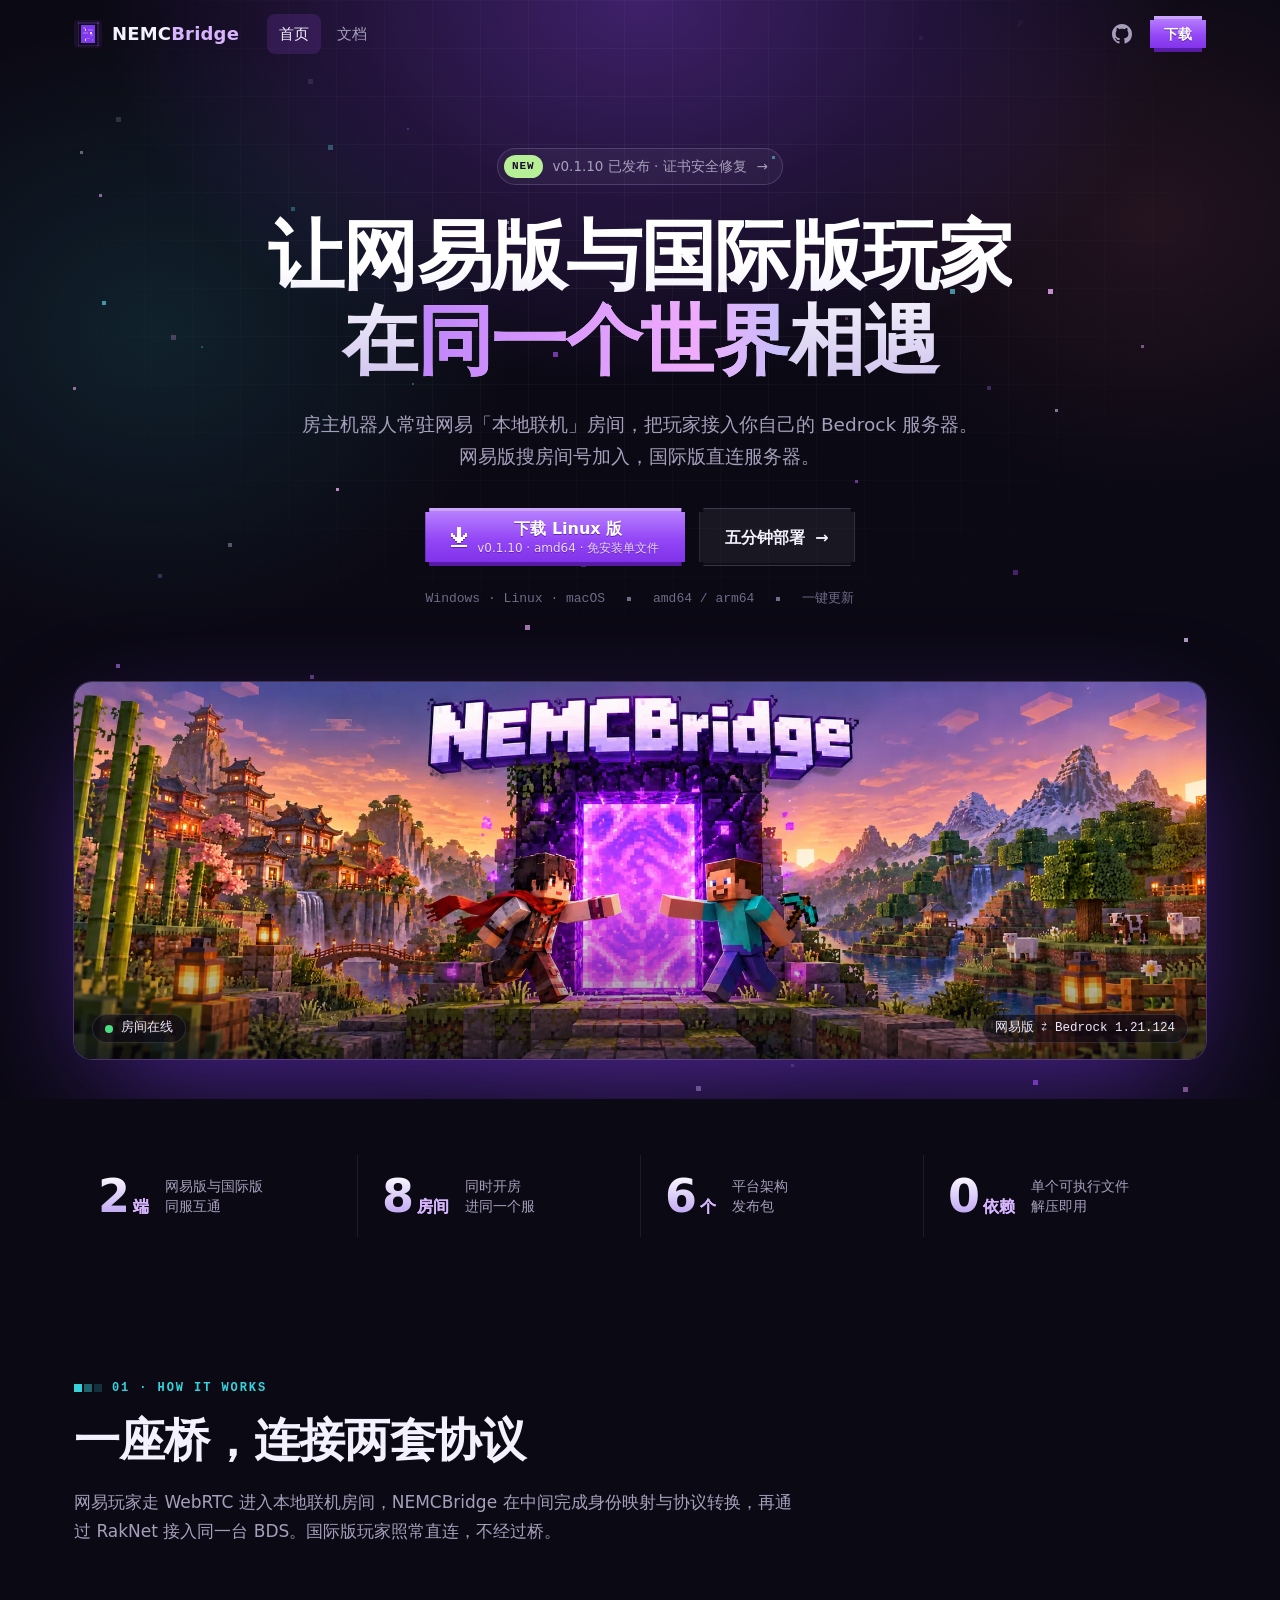
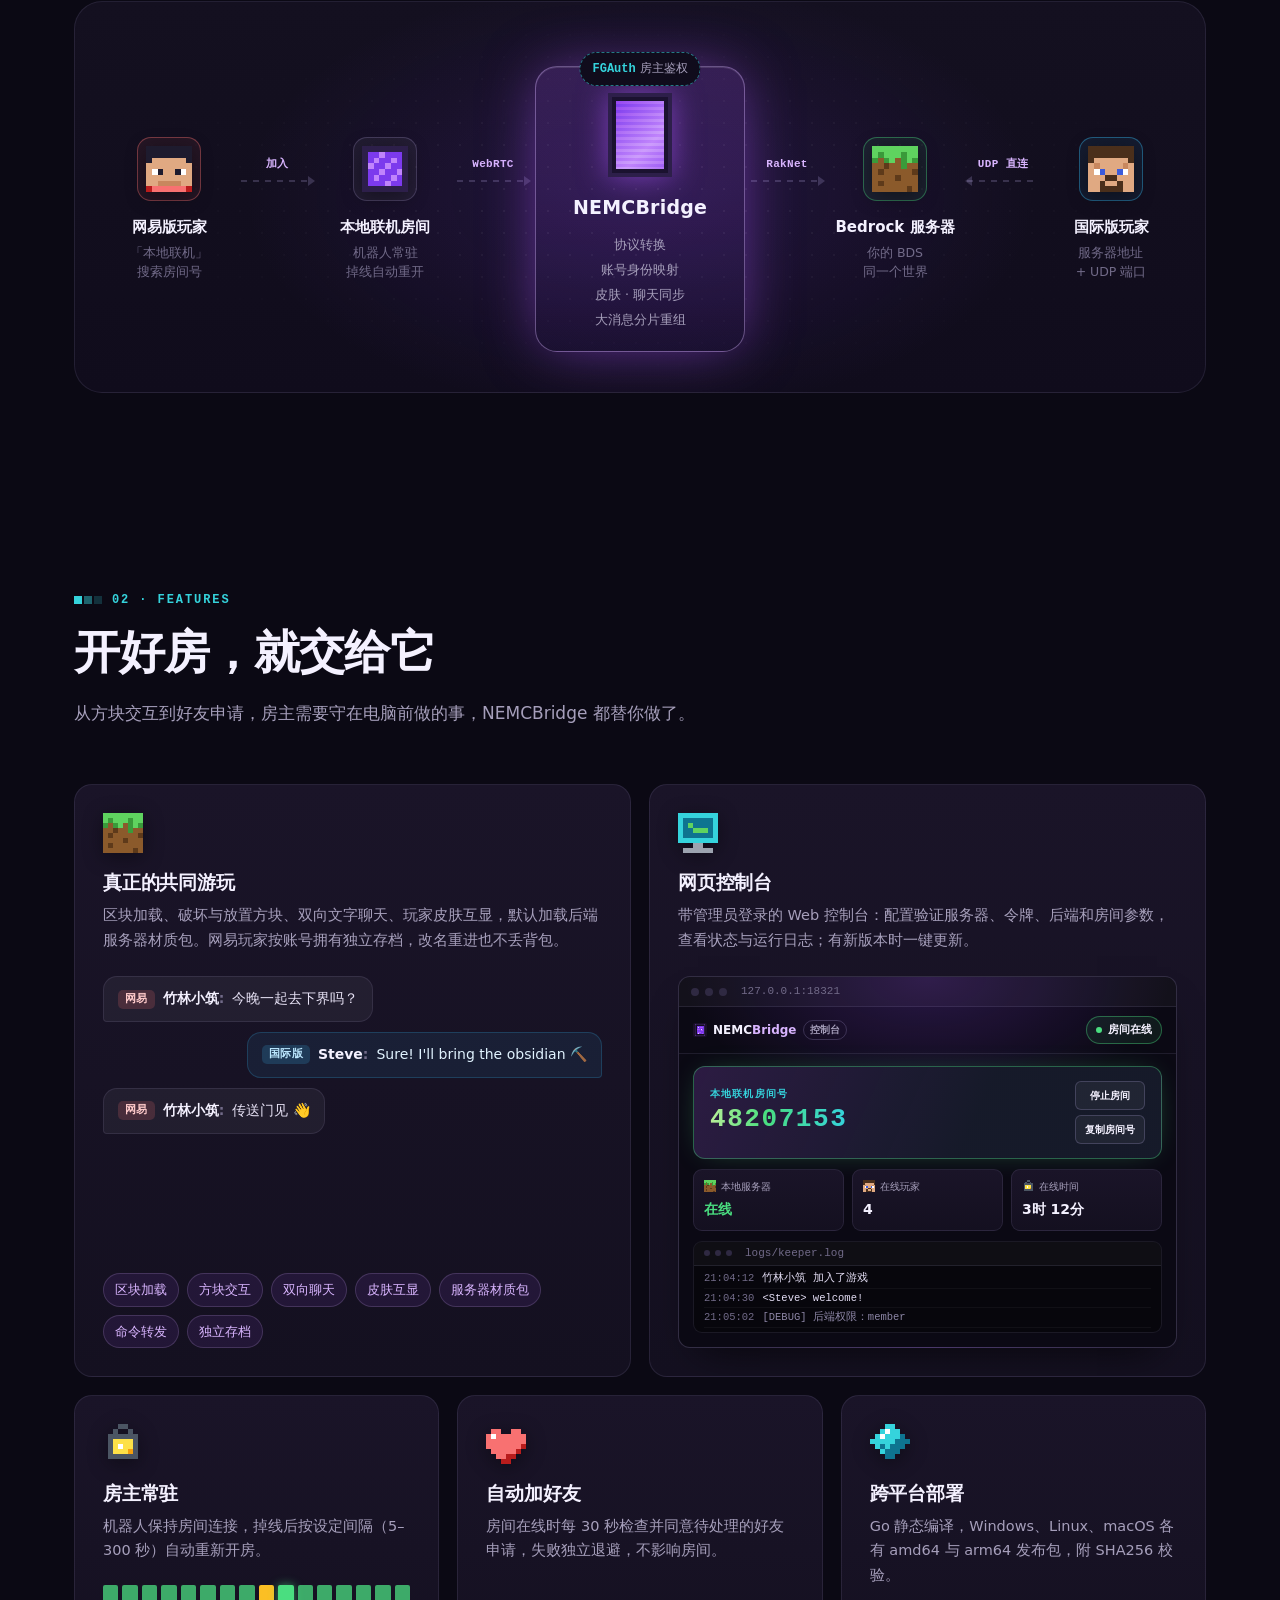
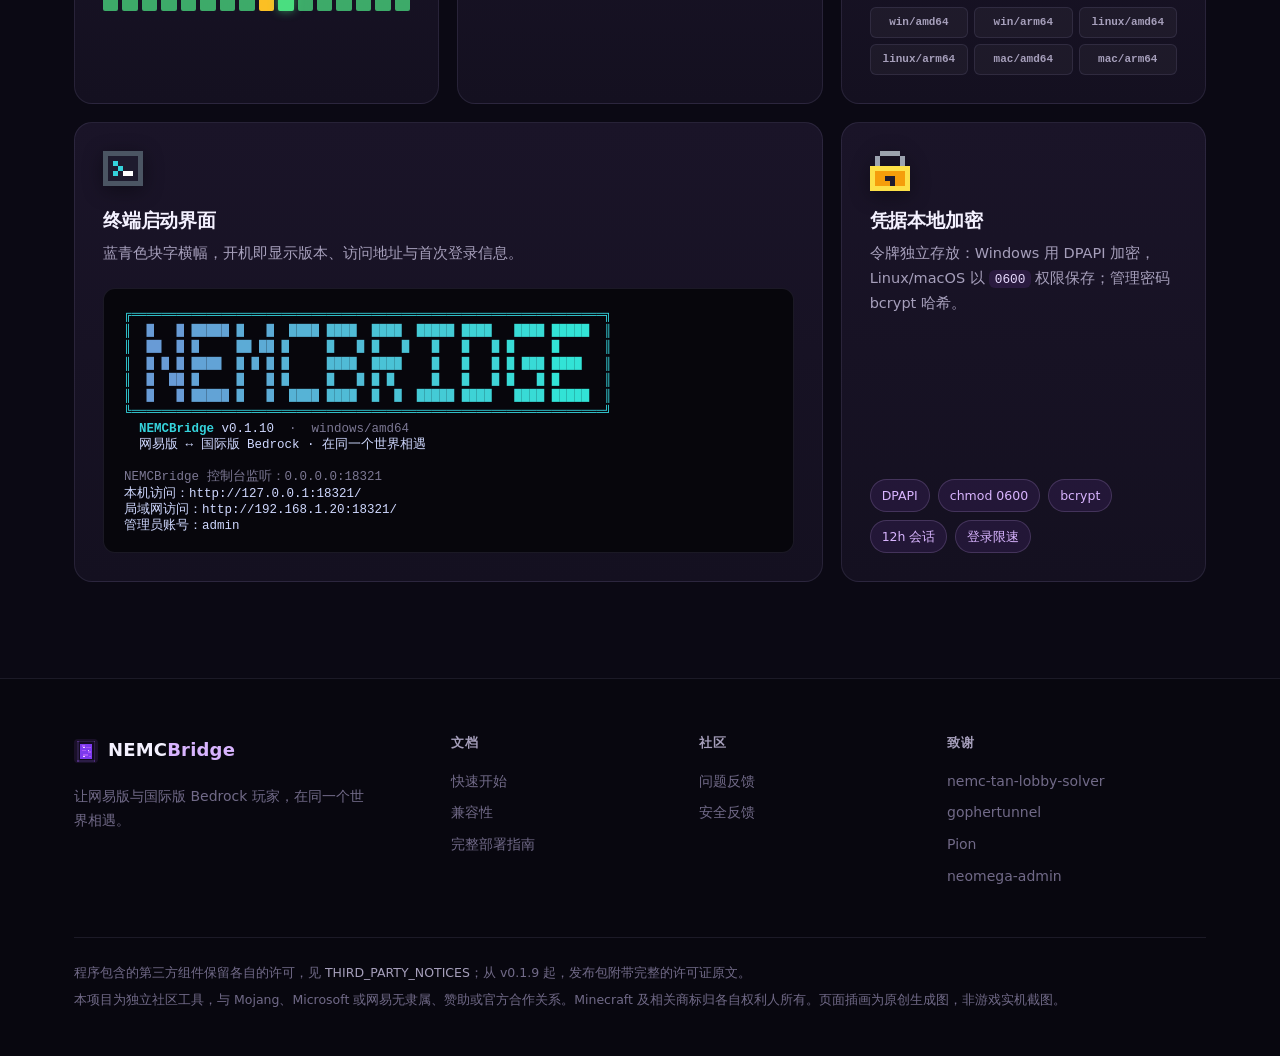
==== site/index.html @ 37dbdf73 "Fix website release version detection" ====
<!doctype html>
<html lang="zh-CN">
<head>
  <meta charset="utf-8">
  <meta name="viewport" content="width=device-width, initial-scale=1">
  <title>NEMCBridge · 让网易版与国际版玩家在同一个世界相遇</title>
  <meta name="description" content="NEMCBridge 让房主机器人常驻网易《我的世界》本地联机房间，把玩家接入你自己的 Bedrock 服务器，网易版与国际版玩家同服游玩。">
  <meta name="theme-color" content="#0b0914">
  <link rel="icon" href="assets/favicon.svg" type="image/svg+xml">
  <meta property="og:type" content="website">
  <meta property="og:title" content="NEMCBridge">
  <meta property="og:description" content="让网易版与国际版 Bedrock 玩家，在同一个世界相遇。">
  <meta property="og:image" content="https://ucketx.github.io/NEMCBridge/assets/og.jpg">
  <meta property="og:url" content="https://ucketx.github.io/NEMCBridge/">
  <meta name="twitter:card" content="summary_large_image">
  <link rel="preload" as="image" href="assets/banner.webp" type="image/webp">
  <link rel="stylesheet" href="style.css">
  <script>document.documentElement.classList.add("js")</script>
  <script src="main.js" defer></script>
</head>
<body>
  <a class="skip" href="#main">跳到正文</a>

  <header class="nav" id="top">
    <div class="nav-inner">
      <a class="brand" href="index.html" aria-label="NEMCBridge 首页">
        <img src="assets/favicon.svg" alt="" width="28" height="28">
        <span>NEMC<b>Bridge</b></span>
      </a>
      <nav class="nav-links" id="nav-links" aria-label="主导航">
        <a href="index.html" aria-current="page">首页</a>
        <a href="docs.html">文档</a>
      </nav>
      <div class="nav-actions">
        <a class="icon-link" href="https://github.com/UCKETX/NEMCBridge" aria-label="GitHub 仓库" target="_blank" rel="noopener">
          <svg viewBox="0 0 16 16" width="20" height="20" aria-hidden="true"><path fill="currentColor" d="M8 0C3.58 0 0 3.58 0 8c0 3.54 2.29 6.53 5.47 7.59.4.07.55-.17.55-.38 0-.19-.01-.82-.01-1.49-2.01.37-2.53-.49-2.69-.94-.09-.23-.48-.94-.82-1.13-.28-.15-.68-.52-.01-.53.63-.01 1.08.58 1.23.82.72 1.21 1.87.87 2.33.66.07-.52.28-.87.51-1.07-1.78-.2-3.64-.89-3.64-3.95 0-.87.31-1.59.82-2.15-.08-.2-.36-1.02.08-2.12 0 0 .67-.21 2.2.82.64-.18 1.32-.27 2-.27.68 0 1.36.09 2 .27 1.53-1.04 2.2-.82 2.2-.82.44 1.1.16 1.92.08 2.12.51.56.82 1.27.82 2.15 0 3.07-1.87 3.75-3.65 3.95.29.25.54.73.54 1.48 0 1.07-.01 1.93-.01 2.2 0 .21.15.46.55.38A8.013 8.013 0 0016 8c0-4.42-3.58-8-8-8z"/></svg>
          <span class="stars" data-stars hidden></span>
        </a>
        <a class="btn btn-sm btn-primary" href="docs.html#download">下载</a>
      </div>
    </div>
  </header>

  <main id="main">
    <section class="hero">
      <canvas class="embers" aria-hidden="true"></canvas>
      <div class="hero-sky" aria-hidden="true"></div>
      <div class="wrap hero-inner">
        <a class="release-pill" href="https://github.com/UCKETX/NEMCBridge/releases/latest" target="_blank" rel="noopener" data-reveal>
          <span class="pill-tag">NEW</span>
          <span data-release-label>v0.1.10 已发布 · 证书安全修复</span>
          <span aria-hidden="true">→</span>
        </a>
        <h1 data-reveal>
          让网易版与国际版玩家<br>
          在<span class="portal-text">同一个世界</span>相遇
        </h1>
        <p class="lead" data-reveal>
          房主机器人常驻网易「本地联机」房间，把玩家接入你自己的 Bedrock 服务器。<br>
          网易版搜房间号加入，国际版直连服务器。
        </p>
        <div class="hero-cta" data-reveal>
          <a class="btn btn-primary btn-lg" href="docs.html#download" data-os-download>
            <svg class="btn-icon" viewBox="0 0 8 10" width="16" height="20" shape-rendering="crispEdges" aria-hidden="true"><path fill="currentColor" d="M3 0h2v8H3zM0 3h1v2H0zm1 1h1v2H1zm1 1h1v2H2zm5-2h1v2H7zM6 4h1v2H6zM5 5h1v2H5zM0 9h8v1H0z"/></svg>
            <span><span data-os-label>下载最新版</span><small data-version-label>v0.1.10 · 免安装单文件</small></span>
          </a>
          <a class="btn btn-ghost btn-lg" href="docs.html#start">
            <span>五分钟部署</span><span aria-hidden="true">→</span>
          </a>
        </div>
        <ul class="hero-meta" data-reveal>
          <li>Windows · Linux · macOS</li>
          <li>amd64 / arm64</li>
          <li>一键更新</li>
        </ul>

        <figure class="showcase" data-reveal data-tilt>
          <div class="showcase-glow" aria-hidden="true"></div>
          <picture>
            <source srcset="assets/banner.webp" type="image/webp">
            <img src="assets/banner-1200.jpg" width="2000" height="667" alt="插画：紫色下界传送门连接两片方块世界，左侧是竹林与中式楼阁，右侧是草地与山脉，两名方块玩家隔门相迎">
          </picture>
          <figcaption>
            <span><i class="dot dot-green"></i>房间在线</span>
            <span>网易版 ⇄ Bedrock 1.21.124</span>
          </figcaption>
        </figure>
      </div>
    </section>

    <section class="stats wrap" aria-label="项目概览">
      <div class="stat" data-reveal><strong><span data-count="2">2</span><em>端</em></strong><span>网易版与国际版<br>同服互通</span></div>
      <div class="stat" data-reveal><strong><span data-count="8">8</span><em>房间</em></strong><span>同时开房<br>进同一个服</span></div>
      <div class="stat" data-reveal><strong><span data-count="6">6</span><em>个</em></strong><span>平台架构<br>发布包</span></div>
      <div class="stat" data-reveal><strong><span data-count="0">0</span><em>依赖</em></strong><span>单个可执行文件<br>解压即用</span></div>
    </section>

    <section class="section" id="how">
      <div class="wrap">
        <div class="section-head" data-reveal>
          <span class="kicker">01 · HOW IT WORKS</span>
          <h2>一座桥，连接两套协议</h2>
          <p>网易玩家走 WebRTC 进入本地联机房间，NEMCBridge 在中间完成身份映射与协议转换，再通过 RakNet 接入同一台 BDS。国际版玩家照常直连，不经过桥。</p>
        </div>

        <div class="flow" data-reveal>
          <div class="node node-ne">
            <i class="px-icon" data-icon="player-a"></i>
            <b>网易版玩家</b><small>「本地联机」<br>搜索房间号</small>
          </div>
          <div class="link" data-proto="加入"><i></i><i></i><i></i></div>
          <div class="node">
            <i class="px-icon" data-icon="room"></i>
            <b>本地联机房间</b><small>机器人常驻<br>掉线自动重开</small>
          </div>
          <div class="link" data-proto="WebRTC"><i></i><i></i><i></i></div>
          <div class="core">
            <div class="auth-tag"><b>FGAuth</b> 房主鉴权</div>
            <div class="core-portal" aria-hidden="true"><span></span></div>
            <b>NEMCBridge</b>
            <ul>
              <li>协议转换</li>
              <li>账号身份映射</li>
              <li>皮肤 · 聊天同步</li>
              <li>大消息分片重组</li>
            </ul>
          </div>
          <div class="link" data-proto="RakNet"><i></i><i></i><i></i></div>
          <div class="node node-bds">
            <i class="px-icon" data-icon="grass"></i>
            <b>Bedrock 服务器</b><small>你的 BDS<br>同一个世界</small>
          </div>
          <div class="link link-rev" data-proto="UDP 直连"><i></i><i></i><i></i></div>
          <div class="node node-intl">
            <i class="px-icon" data-icon="player-b"></i>
            <b>国际版玩家</b><small>服务器地址<br>+ UDP 端口</small>
          </div>
        </div>
      </div>
    </section>

    <section class="section" id="features">
      <div class="wrap">
        <div class="section-head" data-reveal>
          <span class="kicker">02 · FEATURES</span>
          <h2>开好房，就交给它</h2>
          <p>从方块交互到好友申请，房主需要守在电脑前做的事，NEMCBridge 都替你做了。</p>
        </div>

        <div class="bento">
          <article class="card card-play" data-reveal>
            <i class="px-icon" data-icon="grass"></i>
            <h3>真正的共同游玩</h3>
            <p>区块加载、破坏与放置方块、双向文字聊天、玩家皮肤互显，默认加载后端服务器材质包。网易玩家按账号拥有独立存档，改名重进也不丢背包。</p>
            <div class="chat" aria-label="聊天示例">
              <div class="msg msg-l"><span class="tag tag-ne">网易</span><b>竹林小筑</b>今晚一起去下界吗？</div>
              <div class="msg msg-r"><span class="tag tag-intl">国际版</span><b>Steve</b>Sure! I'll bring the obsidian ⛏️</div>
              <div class="msg msg-l"><span class="tag tag-ne">网易</span><b>竹林小筑</b>传送门见 👋</div>
            </div>
            <ul class="chips">
              <li>区块加载</li><li>方块交互</li><li>双向聊天</li><li>皮肤互显</li><li>服务器材质包</li><li>命令转发</li><li>独立存档</li>
            </ul>
          </article>

          <article class="card card-console" data-reveal>
            <i class="px-icon" data-icon="monitor"></i>
            <h3>网页控制台</h3>
            <p>带管理员登录的 Web 控制台：配置验证服务器、令牌、后端和房间参数，查看状态与运行日志；有新版本时一键更新。</p>
            <div class="mock-console" aria-hidden="true">
              <div class="mc-bar"><i></i><i></i><i></i><span>127.0.0.1:18321</span></div>
              <div class="mc-top">
                <span class="mc-brand"><img src="assets/favicon.svg" alt="" width="14" height="14"><span>NEMC<b>Bridge</b></span><small>控制台</small></span>
                <span class="mc-pill"><i></i>房间在线</span>
              </div>
              <div class="mc-body">
                <div class="mc-hero">
                  <div>
                    <small>本地联机房间号</small>
                    <strong class="mc-room" data-room>48207153</strong>
                  </div>
                  <div class="mc-actions"><span>停止房间</span><span>复制房间号</span></div>
                </div>
                <div class="mc-stats">
                  <div><small><i class="px-icon" data-icon="grass"></i>本地服务器</small><b class="mc-ok">在线</b></div>
                  <div><small><i class="px-icon" data-icon="player-b"></i>在线玩家</small><b data-players>4</b></div>
                  <div><small><i class="px-icon" data-icon="lantern"></i>在线时间</small><b data-uptime>3时 12分</b></div>
                </div>
                <div class="mc-log">
                  <div class="mc-log-bar"><i></i><i></i><i></i><span>logs/keeper.log</span></div>
                  <div class="mc-log-body" data-log>
                    <p><time>21:04:12</time>竹林小筑 加入了游戏</p>
                    <p><time>21:04:30</time>&lt;Steve&gt; welcome!</p>
                    <p class="is-debug"><time>21:05:02</time>[DEBUG] 后端权限：member</p>
                  </div>
                </div>
              </div>
            </div>
          </article>

          <article class="card" data-reveal>
            <i class="px-icon" data-icon="lantern"></i>
            <h3>房主常驻</h3>
            <p>机器人保持房间连接，掉线后按设定间隔（5–300 秒）自动重新开房。</p>
            <div class="uptime-bar" aria-hidden="true"><i></i><i></i><i></i><i></i><i></i><i></i><i></i><i></i><i class="warn"></i><i class="ok"></i><i></i><i></i><i></i><i></i><i></i><i></i></div>
          </article>

          <article class="card" data-reveal>
            <i class="px-icon" data-icon="friends"></i>
            <h3>自动加好友</h3>
            <p>房间在线时每 30 秒检查并同意待处理的好友申请，失败独立退避，不影响房间。</p>
          </article>

          <article class="card card-term" data-reveal>
            <i class="px-icon" data-icon="terminal"></i>
            <h3>终端启动界面</h3>
            <p>蓝青色块字横幅，开机即显示版本、访问地址与首次登录信息。</p>
            <pre class="term" aria-label="终端启动横幅示例" data-term></pre>
          </article>

          <article class="card" data-reveal>
            <i class="px-icon" data-icon="diamond"></i>
            <h3>跨平台部署</h3>
            <p>Go 静态编译，Windows、Linux、macOS 各有 amd64 与 arm64 发布包，附 SHA256 校验。</p>
            <div class="os-grid" aria-hidden="true">
              <span>win/amd64</span><span>win/arm64</span><span>linux/amd64</span><span>linux/arm64</span><span>mac/amd64</span><span>mac/arm64</span>
            </div>
          </article>

          <article class="card" data-reveal>
            <i class="px-icon" data-icon="lock"></i>
            <h3>凭据本地加密</h3>
            <p>令牌独立存放：Windows 用 DPAPI 加密，Linux/macOS 以 <code>0600</code> 权限保存；管理密码 bcrypt 哈希。</p>
            <ul class="chips">
              <li>DPAPI</li><li>chmod 0600</li><li>bcrypt</li><li>12h 会话</li><li>登录限速</li>
            </ul>
          </article>
        </div>
      </div>
    </section>
  </main>

  <footer class="footer">
    <div class="wrap footer-grid">
      <div>
        <a class="brand" href="index.html"><img src="assets/favicon.svg" alt="" width="24" height="24"><span>NEMC<b>Bridge</b></span></a>
        <p>让网易版与国际版 Bedrock 玩家，在同一个世界相遇。</p>
      </div>
      <div>
        <h4>文档</h4>
        <a href="docs.html#start">快速开始</a>
        <a href="docs.html#compat">兼容性</a>
        <a href="https://github.com/UCKETX/NEMCBridge/blob/main/docs/setup.md" target="_blank" rel="noopener">完整部署指南</a>
      </div>
      <div>
        <h4>社区</h4>
        <a href="https://github.com/UCKETX/NEMCBridge/issues" target="_blank" rel="noopener">问题反馈</a>
        <a href="https://github.com/UCKETX/NEMCBridge/blob/main/SECURITY.md" target="_blank" rel="noopener">安全反馈</a>
      </div>
      <div>
        <h4>致谢</h4>
        <a href="https://github.com/Happy2018new/nemc-tan-lobby-solver" target="_blank" rel="noopener">nemc-tan-lobby-solver</a>
        <a href="https://github.com/Sandertv/gophertunnel" target="_blank" rel="noopener">gophertunnel</a>
        <a href="https://github.com/pion" target="_blank" rel="noopener">Pion</a>
        <a href="https://github.com/UCKETX/neomega-admin" target="_blank" rel="noopener">neomega-admin</a>
      </div>
    </div>
    <div class="wrap footer-legal">
      <p>程序包含的第三方组件保留各自的许可，见 <a href="https://github.com/UCKETX/NEMCBridge/blob/main/THIRD_PARTY_NOTICES.md" target="_blank" rel="noopener">THIRD_PARTY_NOTICES</a>；从 v0.1.9 起，发布包附带完整的许可证原文。</p>
      <p>本项目为独立社区工具，与 Mojang、Microsoft 或网易无隶属、赞助或官方合作关系。Minecraft 及相关商标归各自权利人所有。页面插画为原创生成图，非游戏实机截图。</p>
    </div>
  </footer>
  <!-- Cloudflare Web Analytics -->
  <script type="module" src="https://static.cloudflareinsights.com/beacon.min.js" data-cf-beacon='{"token":"c448916764b348529068040b1efa515a"}'></script>
  <!-- End Cloudflare Web Analytics -->
</body>
</html>
---- site/style.css ----
/* NEMCBridge site — dark "nether night" theme with pixel accents. No external fonts or CDNs. */
:root {
  color-scheme: dark;
  --bg: #0b0914;
  --bg-2: #100c1c;
  --card: #141020;
  --card-2: #1a1428;
  --line: rgba(205, 190, 255, 0.1);
  --line-2: rgba(205, 190, 255, 0.2);
  --text: #f4f1ff;
  --muted: #a69fbb;
  --dim: #716a88;
  --purple: #a855f7;
  --purple-d: #7c3aed;
  --purple-l: #d8b4fe;
  --cyan: #35d3dc;
  --green: #b7ef97;
  --green-2: #4ade80;
  --amber: #fbbf24;
  --rose: #fb7185;
  --ne: #f87171;
  --intl: #38bdf8;
  --radius: 18px;
  --wrap: 1180px;
  --sans: "HarmonyOS Sans SC", "MiSans", "PingFang SC", "Hiragino Sans GB", "Microsoft YaHei UI", "Microsoft YaHei", "Noto Sans SC", "Source Han Sans SC", system-ui, -apple-system, "Segoe UI", sans-serif;
  --mono: "JetBrains Mono", "Cascadia Code", "SF Mono", Menlo, Consolas, "Liberation Mono", monospace;
  --notch: polygon(0 4px, 4px 4px, 4px 0, calc(100% - 4px) 0, calc(100% - 4px) 4px, 100% 4px, 100% calc(100% - 4px), calc(100% - 4px) calc(100% - 4px), calc(100% - 4px) 100%, 4px 100%, 4px calc(100% - 4px), 0 calc(100% - 4px));
}

*, *::before, *::after { box-sizing: border-box; }
html { scroll-behavior: smooth; scroll-padding-top: 84px; -webkit-text-size-adjust: 100%; }
body {
  margin: 0;
  background: var(--bg);
  color: var(--text);
  font: 16px/1.7 var(--sans);
  -webkit-font-smoothing: antialiased;
  overflow-x: hidden;
}
img, svg, canvas { display: block; max-width: 100%; }
a { color: inherit; }
p a, .more a, .step a { color: var(--purple-l); text-decoration: none; border-bottom: 1px solid rgba(216, 180, 254, 0.35); transition: border-color .2s, color .2s; }
p a:hover, .more a:hover, .step a:hover { color: #fff; border-color: #fff; }
code { font-family: var(--mono); font-size: .88em; background: rgba(168, 85, 247, 0.12); color: #e9dcff; padding: .12em .42em; border-radius: 6px; overflow-wrap: anywhere; }
h1, h2, h3, h4 { margin: 0; line-height: 1.25; letter-spacing: -.01em; }
::selection { background: rgba(168, 85, 247, .45); color: #fff; }

.wrap { width: 100%; max-width: var(--wrap); margin: 0 auto; padding: 0 24px; }
.skip { position: absolute; left: -999px; top: 8px; z-index: 100; background: var(--purple); color: #fff; padding: 8px 14px; border-radius: 8px; }
.skip:focus { left: 8px; }
:focus-visible { outline: 2px solid var(--purple-l); outline-offset: 3px; }

/* ---------- Buttons ---------- */
.btn {
  --h: 44px;
  display: inline-flex; align-items: center; justify-content: center; gap: 10px;
  min-height: var(--h); padding: 0 20px;
  font: 600 15px/1.2 var(--sans); text-decoration: none; color: var(--text);
  border: 0; cursor: pointer; clip-path: var(--notch);
  transition: transform .15s ease, filter .2s ease, background .2s;
}
.btn:active { transform: translateY(2px); }
.btn-sm { --h: 36px; padding: 0 14px; font-size: 14px; }
.btn-lg { --h: 58px; padding: 0 26px; font-size: 16px; }
.btn-primary {
  background: linear-gradient(180deg, #bb86ff 0%, #9346f5 55%, #7c2fe6 100%);
  box-shadow: inset 0 3px 0 rgba(255, 255, 255, .28), inset 0 -4px 0 rgba(40, 0, 90, .45);
  color: #fff; text-shadow: 0 1px 0 rgba(50, 0, 100, .5);
}
.btn-primary:hover { filter: brightness(1.12) saturate(1.1); }
.btn-ghost {
  background: rgba(255, 255, 255, .06);
  box-shadow: inset 0 0 0 1px var(--line-2), inset 0 -3px 0 rgba(0, 0, 0, .3);
}
.btn-ghost:hover { background: rgba(255, 255, 255, .11); }
.btn small { display: block; font-size: 12px; font-weight: 500; opacity: .8; margin-top: 3px; text-align: left; }
.btn-icon { flex: none; filter: drop-shadow(0 1px 0 rgba(50, 0, 100, .5)); }
.ext-icon { display: inline-block; vertical-align: -1px; margin-left: 4px; opacity: .8; }

/* ---------- Nav ---------- */
.nav { position: fixed; inset: 0 0 auto; z-index: 50; transition: background .3s, box-shadow .3s, backdrop-filter .3s; }
.nav.is-scrolled { background: rgba(11, 9, 20, .72); backdrop-filter: blur(16px) saturate(1.4); -webkit-backdrop-filter: blur(16px) saturate(1.4); box-shadow: 0 1px 0 var(--line); }
.nav-inner { max-width: var(--wrap); margin: 0 auto; padding: 0 24px; height: 68px; display: flex; align-items: center; gap: 28px; }
.brand { display: inline-flex; align-items: center; gap: 10px; text-decoration: none; font-weight: 800; font-size: 18px; letter-spacing: .01em; }
.brand img { image-rendering: pixelated; border-radius: 4px; }
.brand b { color: var(--purple-l); font-weight: 800; }
.nav-links { display: flex; gap: 4px; margin-right: auto; }
.nav-links a { text-decoration: none; color: var(--muted); font-size: 14.5px; padding: 8px 12px; border-radius: 8px; transition: color .2s, background .2s; }
.nav-links a:hover, .nav-links a.is-active { color: var(--text); background: rgba(255, 255, 255, .06); }
.nav-actions { display: flex; align-items: center; gap: 10px; margin-left: auto; }
.icon-link { display: inline-flex; align-items: center; gap: 6px; color: var(--muted); text-decoration: none; padding: 8px; border-radius: 8px; font-size: 13px; font-family: var(--mono); transition: color .2s; }
.icon-link:hover { color: var(--text); }
/* ---------- Hero ---------- */
.hero { position: relative; padding: 148px 0 40px; isolation: isolate; overflow: hidden; }
.hero-sky {
  position: absolute; inset: 0; z-index: -2; pointer-events: none;
  background:
    radial-gradient(60% 50% at 50% 0%, rgba(147, 70, 245, .38), transparent 70%),
    radial-gradient(40% 40% at 12% 30%, rgba(53, 211, 220, .12), transparent 70%),
    radial-gradient(35% 35% at 90% 20%, rgba(251, 113, 133, .1), transparent 70%);
}
.hero-sky::after {
  content: ""; position: absolute; inset: 0;
  background-image: linear-gradient(rgba(255, 255, 255, .035) 1px, transparent 1px), linear-gradient(90deg, rgba(255, 255, 255, .035) 1px, transparent 1px);
  background-size: 48px 48px;
  mask-image: radial-gradient(70% 60% at 50% 20%, #000 20%, transparent 75%);
  -webkit-mask-image: radial-gradient(70% 60% at 50% 20%, #000 20%, transparent 75%);
}
.embers { position: absolute; inset: 0; width: 100%; height: 100%; z-index: -1; pointer-events: none; }
.hero-inner { text-align: center; display: flex; flex-direction: column; align-items: center; }
.release-pill {
  display: inline-flex; align-items: center; gap: 10px; max-width: 100%;
  padding: 6px 14px 6px 6px; border-radius: 999px; text-decoration: none; font-size: 13.5px; color: var(--muted);
  background: rgba(255, 255, 255, .04); border: 1px solid var(--line-2); transition: border-color .2s, color .2s;
}
.release-pill:hover { color: var(--text); border-color: rgba(216, 180, 254, .5); }
.release-pill > span:nth-child(2) { white-space: nowrap; overflow: hidden; text-overflow: ellipsis; }
.pill-tag { font: 700 11px/1 var(--mono); letter-spacing: .08em; color: #1a0b2e; background: var(--green); padding: 6px 8px; border-radius: 999px; flex: none; }
.hero h1 {
  margin-top: 28px;
  font-size: clamp(36px, 6.4vw, 76px); font-weight: 900; line-height: 1.12; letter-spacing: -.02em;
  text-wrap: balance;
  background: linear-gradient(180deg, #fff 30%, #cfc4ee 100%); -webkit-background-clip: text; background-clip: text; color: transparent;
}
.portal-text {
  background: linear-gradient(90deg, #c084fc, #f0abfc, #67e8f9, #a78bfa, #c084fc);
  background-size: 300% 100%; -webkit-background-clip: text; background-clip: text; color: transparent;
  animation: shimmer 8s linear infinite;
}
@keyframes shimmer { to { background-position: 300% 0; } }
.lead { max-width: 680px; margin: 26px auto 0; font-size: clamp(16px, 1.6vw, 18.5px); color: var(--muted); text-wrap: pretty; }
.hero-cta { display: flex; flex-wrap: wrap; gap: 14px; justify-content: center; margin-top: 36px; }
.hero-meta { list-style: none; display: flex; flex-wrap: wrap; justify-content: center; gap: 8px 22px; padding: 0; margin: 22px 0 0; font-size: 13px; color: var(--dim); font-family: var(--mono); }
.hero-meta li { display: flex; align-items: center; gap: 22px; }
.hero-meta li + li::before { content: ""; width: 4px; height: 4px; background: var(--dim); }

.showcase { position: relative; margin: 72px 0 0; width: 100%; transform-style: preserve-3d; transition: transform .4s cubic-bezier(.2, .8, .2, 1); }
.showcase picture, .showcase img { width: 100%; height: auto; border-radius: var(--radius); }
.showcase picture { position: relative; display: block; overflow: hidden; border-radius: var(--radius); box-shadow: 0 0 0 1px rgba(216, 180, 254, .22), 0 40px 120px -30px rgba(124, 58, 237, .7), 0 30px 60px -30px rgba(0, 0, 0, .8); }
.showcase picture::after { content: ""; position: absolute; inset: 0; background: linear-gradient(180deg, transparent 55%, rgba(11, 9, 20, .55)); pointer-events: none; }
.showcase-glow { position: absolute; inset: 15% 20% -8%; z-index: -1; background: radial-gradient(closest-side, rgba(168, 85, 247, .55), transparent); filter: blur(40px); animation: breathe 5s ease-in-out infinite; }
@keyframes breathe { 50% { opacity: .55; transform: scale(.94); } }
.showcase figcaption { position: absolute; left: 18px; right: 18px; bottom: 16px; display: flex; justify-content: space-between; gap: 10px; flex-wrap: wrap; pointer-events: none; }
.showcase figcaption span { display: inline-flex; align-items: center; gap: 8px; padding: 7px 12px; font: 500 12.5px/1 var(--mono); color: #eee8ff; background: rgba(12, 8, 22, .6); backdrop-filter: blur(10px); -webkit-backdrop-filter: blur(10px); border: 1px solid rgba(255, 255, 255, .12); border-radius: 999px; }
.dot { width: 8px; height: 8px; border-radius: 50%; display: inline-block; }
.dot-green { background: var(--green-2); box-shadow: 0 0 0 0 rgba(74, 222, 128, .6); animation: ping 2s infinite; }
@keyframes ping { 70% { box-shadow: 0 0 0 8px rgba(74, 222, 128, 0); } 100% { box-shadow: 0 0 0 0 rgba(74, 222, 128, 0); } }

/* ---------- Stats ---------- */
.stats { display: grid; grid-template-columns: repeat(4, 1fr); gap: 0; margin-top: 56px; margin-bottom: 40px; }
.stat { padding: 18px 24px; display: flex; align-items: center; gap: 16px; border-left: 1px solid var(--line); }
.stat:first-child { border-left: 0; }
.stat strong { font-size: 46px; font-weight: 900; line-height: 1; font-variant-numeric: tabular-nums; background: linear-gradient(180deg, #fff, #b99cf0); -webkit-background-clip: text; background-clip: text; color: transparent; white-space: nowrap; }
.stat em { font-style: normal; font-size: 16px; font-weight: 700; margin-left: 3px; -webkit-text-fill-color: var(--purple-l); }
.stat > span { font-size: 13.5px; color: var(--muted); line-height: 1.5; }

/* ---------- Sections ---------- */
.section { padding: 96px 0; position: relative; }
.section-head { max-width: 720px; margin-bottom: 56px; }
.kicker { display: inline-flex; align-items: center; gap: 10px; font: 700 12px/1 var(--mono); letter-spacing: .16em; color: var(--cyan); margin-bottom: 18px; }
.kicker::before { content: ""; width: 8px; height: 8px; background: currentColor; box-shadow: 10px 0 0 rgba(53, 211, 220, .45), 20px 0 0 rgba(53, 211, 220, .2); margin-right: 20px; }
.section-head h2 { font-size: clamp(30px, 4vw, 46px); font-weight: 900; letter-spacing: -.02em; }
.section-head p { margin: 18px 0 0; color: var(--muted); font-size: 17px; text-wrap: pretty; }
.more { margin-top: 36px; color: var(--muted); font-size: 15px; }

/* ---------- Pixel icons ---------- */
.px-icon { display: inline-block; width: 40px; height: 40px; flex: none; }
.px-icon svg { width: 100%; height: 100%; image-rendering: pixelated; filter: drop-shadow(0 4px 10px rgba(0, 0, 0, .4)); }

/* ---------- Flow diagram ---------- */
.flow {
  display: flex; align-items: center; gap: 0;
  padding: 64px 28px 40px; border-radius: 28px;
  background: radial-gradient(50% 80% at 50% 50%, rgba(124, 58, 237, .16), transparent 70%), linear-gradient(180deg, var(--card), var(--bg-2));
  border: 1px solid var(--line);
  position: relative; overflow: hidden;
}
.flow::before { content: ""; position: absolute; inset: 0; background-image: radial-gradient(rgba(255, 255, 255, .07) 1px, transparent 1px); background-size: 22px 22px; mask-image: radial-gradient(closest-side, #000, transparent); -webkit-mask-image: radial-gradient(closest-side, #000, transparent); pointer-events: none; }
.node { position: relative; flex: 0 0 132px; display: flex; flex-direction: column; align-items: center; text-align: center; gap: 4px; }
.node .px-icon { width: 56px; height: 56px; padding: 8px; margin-bottom: 10px; background: rgba(255, 255, 255, .05); border: 1px solid var(--line-2); border-radius: 14px; box-sizing: border-box; width: 64px; height: 64px; }
.node b { font-size: 15px; }
.node small { font-size: 12.5px; color: var(--dim); line-height: 1.5; }
.node-ne .px-icon { border-color: rgba(248, 113, 113, .4); background: rgba(248, 113, 113, .08); }
.node-intl .px-icon { border-color: rgba(56, 189, 248, .4); background: rgba(56, 189, 248, .08); }
.node-bds .px-icon { border-color: rgba(74, 222, 128, .4); background: rgba(74, 222, 128, .08); }

.link { --len: 100%; flex: 1 1 40px; min-width: 28px; height: 2px; position: relative; margin: 0 6px 56px; background: repeating-linear-gradient(90deg, var(--line-2) 0 6px, transparent 6px 12px); }
.link::before { content: attr(data-proto); position: absolute; left: 50%; bottom: 12px; transform: translateX(-50%); font: 600 11px/1 var(--mono); color: var(--purple-l); white-space: nowrap; letter-spacing: .03em; }
.link::after { content: ""; position: absolute; right: -2px; top: -4px; border: 5px solid transparent; border-left: 7px solid var(--line-2); border-right: 0; }
.link-rev::after { right: auto; left: -2px; border-left: 0; border-right: 7px solid var(--line-2); }
.link i { position: absolute; top: -3px; left: 0; width: 8px; height: 8px; background: var(--purple-l); box-shadow: 0 0 12px var(--purple); animation: travel 2.4s linear infinite; opacity: 0; }
.link i:nth-child(2) { animation-delay: .8s; background: var(--cyan); box-shadow: 0 0 12px var(--cyan); }
.link i:nth-child(3) { animation-delay: 1.6s; }
.link-rev i { animation-name: travel-rev; background: var(--intl); box-shadow: 0 0 12px var(--intl); }
@keyframes travel { 0% { left: 0; opacity: 0; } 15%, 85% { opacity: 1; } 100% { left: calc(100% - 8px); opacity: 0; } }
@keyframes travel-rev { 0% { left: calc(100% - 8px); opacity: 0; } 15%, 85% { opacity: 1; } 100% { left: 0; opacity: 0; } }

.core {
  position: relative; flex: 0 0 210px; padding: 26px 18px 20px; text-align: center;
  background: linear-gradient(180deg, rgba(168, 85, 247, .2), rgba(124, 58, 237, .06));
  border: 1px solid rgba(216, 180, 254, .4); border-radius: 22px;
  box-shadow: 0 0 60px -10px rgba(168, 85, 247, .6), inset 0 1px 0 rgba(255, 255, 255, .12);
}
.core > b { display: block; font-size: 19px; font-weight: 900; margin-top: 14px; letter-spacing: .01em; }
.core ul { list-style: none; padding: 0; margin: 10px 0 0; display: flex; flex-direction: column; gap: 4px; font-size: 12.5px; color: var(--muted); }
.core-portal { width: 64px; height: 84px; margin: 0 auto; padding: 8px; background: #1b1230; box-shadow: inset 0 0 0 4px #2d1f4a, 0 0 30px rgba(168, 85, 247, .6); }
.core-portal span { display: block; width: 100%; height: 100%; background: linear-gradient(135deg, #7c3aed, #c084fc, #7c3aed, #a855f7); background-size: 200% 200%; animation: swirl 3s ease-in-out infinite alternate; image-rendering: pixelated; position: relative; overflow: hidden; }
.core-portal span::after { content: ""; position: absolute; inset: 0; background-image: linear-gradient(rgba(255, 255, 255, .2) 25%, transparent 25%, transparent 50%, rgba(255, 255, 255, .2) 50%, rgba(255, 255, 255, .2) 75%, transparent 75%); background-size: 12px 12px; mix-blend-mode: overlay; animation: drift 2s linear infinite; }
@keyframes swirl { to { background-position: 100% 100%; } }
@keyframes drift { to { background-position: 0 24px; } }
.auth-tag { position: absolute; top: -15px; left: 50%; transform: translateX(-50%); white-space: nowrap; font-size: 12px; color: var(--muted); padding: 5px 12px; background: var(--bg-2); border: 1px dashed rgba(53, 211, 220, .55); border-radius: 999px; }
.auth-tag b { color: var(--cyan); font-family: var(--mono); }

/* ---------- Bento ---------- */
.bento { display: grid; grid-template-columns: repeat(6, 1fr); grid-auto-flow: dense; gap: 18px; }
.card {
  grid-column: span 2; position: relative; padding: 28px; border-radius: var(--radius); overflow: hidden;
  background: linear-gradient(180deg, var(--card-2), var(--card));
  border: 1px solid var(--line);
  transition: border-color .3s, transform .3s;
}
.card::before { content: ""; position: absolute; inset: 0; border-radius: inherit; background: radial-gradient(400px circle at var(--mx, 50%) var(--my, -20%), rgba(168, 85, 247, .14), transparent 45%); opacity: 0; transition: opacity .3s; pointer-events: none; }
.card:hover { border-color: var(--line-2); }
.card:hover::before { opacity: 1; }
.card h3 { font-size: 19px; font-weight: 800; margin: 18px 0 8px; }
.card p { margin: 0; color: var(--muted); font-size: 14.5px; }
.card { display: flex; flex-direction: column; }
.chips { list-style: none; display: flex; flex-wrap: wrap; gap: 8px; padding: 0; margin: auto 0 0; padding-top: 22px; }
.chips li { font-size: 12.5px; color: var(--purple-l); padding: 5px 11px; border-radius: 999px; background: rgba(168, 85, 247, .1); border: 1px solid rgba(216, 180, 254, .18); }
.card-play, .card-console, .card-term { grid-column: span 3; }
.card-term { grid-column: span 4; }
.card-term ~ .card { grid-column: span 2; }

.chat { margin-top: 24px; display: flex; flex-direction: column; gap: 10px; font-size: 14px; }
.msg { max-width: 88%; padding: 10px 14px; border-radius: 14px; background: rgba(255, 255, 255, .05); border: 1px solid var(--line); display: flex; flex-wrap: wrap; align-items: center; gap: 4px 8px; }
.msg b { font-weight: 700; color: var(--text); }
.msg b::after { content: ":"; color: var(--dim); }
.msg-l { align-self: flex-start; border-bottom-left-radius: 4px; color: #e7e2f5; }
.msg-r { align-self: flex-end; border-bottom-right-radius: 4px; background: rgba(56, 189, 248, .08); border-color: rgba(56, 189, 248, .2); color: #e0f2fe; }
.tag { font: 700 11px/1 var(--mono); padding: 4px 7px; border-radius: 5px; letter-spacing: .03em; flex: none; }
.tag-ne { color: #fecaca; background: rgba(248, 113, 113, .18); }
.tag-intl { color: #bae6fd; background: rgba(56, 189, 248, .18); }

/* Miniature of the real console (internal/webui) */
.mock-console { margin-top: 24px; border-radius: 12px; overflow: hidden; border: 1px solid var(--line-2); background: radial-gradient(70% 50% at 50% 0%, rgba(147, 70, 245, .22), transparent 70%), var(--bg); box-shadow: 0 20px 40px -20px rgba(0, 0, 0, .7); }
.mc-bar { display: flex; align-items: center; gap: 6px; padding: 9px 12px; background: rgba(255, 255, 255, .03); border-bottom: 1px solid var(--line); }
.mc-bar i, .mc-log-bar i { width: 8px; height: 8px; border-radius: 50%; background: #2f2942; }
.mc-bar span, .mc-log-bar span { margin-left: 8px; font: 11px/1 var(--mono); color: var(--dim); }
.mc-top { display: flex; align-items: center; justify-content: space-between; gap: 8px; padding: 9px 14px; border-bottom: 1px solid var(--line); }
.mc-brand { display: flex; align-items: center; gap: 6px; font-size: 12px; font-weight: 800; }
.mc-brand img { image-rendering: pixelated; border-radius: 2px; }
.mc-brand b { color: var(--purple-l); }
.mc-brand small { font-size: 9.5px; font-weight: 600; color: var(--muted); padding: 1px 6px; border: 1px solid var(--line-2); border-radius: 999px; }
.mc-pill { display: inline-flex; align-items: center; gap: 6px; padding: 4px 9px; border-radius: 999px; font-size: 10.5px; font-weight: 600; white-space: nowrap; border: 1px solid rgba(74, 222, 128, .4); background: rgba(74, 222, 128, .08); }
.mc-pill i { width: 6px; height: 6px; border-radius: 50%; background: var(--green-2); animation: ping 2s infinite; }
.mc-body { padding: 12px 14px 14px; }
.mc-hero { display: flex; justify-content: space-between; align-items: center; gap: 10px; padding: 14px 16px; border-radius: 12px; border: 1px solid rgba(74, 222, 128, .38); background: linear-gradient(115deg, rgba(168, 85, 247, .16), rgba(53, 211, 220, .05) 60%), var(--card); box-shadow: 0 0 30px -12px rgba(74, 222, 128, .45); }
.mc-hero small { display: block; font: 700 9.5px/1 var(--mono); letter-spacing: .12em; color: var(--cyan); }
.mc-room { display: block; margin-top: 6px; font: 800 26px/1.15 var(--mono); letter-spacing: .06em; font-variant-numeric: tabular-nums; white-space: nowrap; background: linear-gradient(90deg, #b7ef97, #4ade80 40%, #35d3dc); -webkit-background-clip: text; background-clip: text; color: transparent; }
.mc-actions { display: flex; flex-direction: column; gap: 5px; }
.mc-actions span { font-size: 10px; font-weight: 600; text-align: center; white-space: nowrap; padding: 5px 9px; border-radius: 6px; border: 1px solid var(--line-2); background: rgba(255, 255, 255, .05); }
.mc-stats { display: grid; grid-template-columns: repeat(3, 1fr); gap: 8px; margin-top: 10px; }
.mc-stats div { background: linear-gradient(180deg, var(--card-2), var(--card)); border: 1px solid var(--line); border-radius: 9px; padding: 8px 10px; min-width: 0; }
.mc-stats small { display: flex; align-items: center; gap: 5px; font-size: 10px; color: var(--muted); white-space: nowrap; }
.mc-stats .px-icon { width: 12px; height: 12px; }
.mc-stats .px-icon svg { filter: none; }
.mc-stats b { display: block; margin-top: 3px; font-size: 14px; font-weight: 700; color: var(--text); font-variant-numeric: tabular-nums; white-space: nowrap; }
.mc-stats b.mc-ok { color: var(--green-2); }
.mc-log { margin-top: 10px; border-radius: 9px; overflow: hidden; border: 1px solid var(--line); background: #07060c; }
.mc-log-bar { display: flex; align-items: center; gap: 5px; padding: 6px 10px; border-bottom: 1px solid var(--line); background: rgba(255, 255, 255, .03); }
.mc-log-bar i { width: 6px; height: 6px; }
.mc-log-body { height: 66px; overflow: hidden; padding: 3px 10px; font: 10.5px/1.6 var(--mono); }
.mc-log-body p { margin: 0; padding: 1px 0; border-bottom: 1px solid rgba(255, 255, 255, .04); white-space: nowrap; overflow: hidden; text-overflow: ellipsis; color: #e4def5; font-size: 10.5px; animation: logIn .4s ease; }
.mc-log-body p.is-debug { color: #8d86a6; }
.mc-log-body p.is-warn { color: #fda4af; }
.mc-log-body time { color: var(--dim); margin-right: 8px; }
@keyframes logIn { from { opacity: 0; transform: translateY(6px); } }

.uptime-bar { display: flex; gap: 4px; margin-top: 22px; }
.uptime-bar i { flex: 1; height: 26px; background: var(--green-2); opacity: .75; border-radius: 2px; }
.uptime-bar i.warn { background: var(--amber); opacity: 1; }
.uptime-bar i.ok { background: var(--green-2); opacity: 1; box-shadow: 0 0 10px rgba(74, 222, 128, .6); }

.term { margin: 22px 0 0; padding: 18px 20px; background: #07060c; border: 1px solid var(--line); border-radius: 12px; font: 12.5px/1.3 var(--mono); color: #cfd8ff; overflow-x: auto; white-space: pre; scrollbar-width: thin; }
.term .t-b { color: #35d3dc; }
.term .t-name { color: #35d3dc; font-weight: 700; }
.term .t-dim { color: #7c7894; }

.os-grid { display: grid; grid-template-columns: repeat(3, 1fr); gap: 6px; margin-top: 20px; }
.os-grid span { font: 600 11px/1 var(--mono); color: var(--muted); text-align: center; padding: 9px 4px; border-radius: 6px; background: rgba(255, 255, 255, .04); border: 1px solid var(--line); }

/* ---------- Steps ---------- */
.steps { list-style: none; padding: 0; margin: 0; display: grid; grid-template-columns: repeat(3, 1fr); gap: 18px; counter-reset: s; }
.step { position: relative; padding: 30px 28px; border-radius: var(--radius); background: linear-gradient(180deg, var(--card-2), var(--card)); border: 1px solid var(--line); display: flex; flex-direction: column; min-width: 0; }
.step h3 { font-size: 20px; font-weight: 800; margin: 20px 0 10px; }
.step p { margin: 0 0 14px; color: var(--muted); font-size: 14.5px; }
.step .note { font-size: 13px; color: var(--dim); margin: 12px 0 0; }
.step-num { width: 44px; height: 44px; display: grid; place-items: center; font: 800 20px/1 var(--mono); color: #fff; clip-path: var(--notch); background: linear-gradient(180deg, #bb86ff, #7c2fe6); box-shadow: inset 0 3px 0 rgba(255, 255, 255, .3), inset 0 -4px 0 rgba(40, 0, 90, .45); }
.step:nth-child(2) .step-num { background: linear-gradient(180deg, #67e8f9, #0e9aa7); }
.step:nth-child(3) .step-num { background: linear-gradient(180deg, #86efac, #16a34a); }
.code { position: relative; border-radius: 12px; background: #07060c; border: 1px solid var(--line); }
.code pre { margin: 0; padding: 16px 18px; overflow-x: auto; font: 13px/1.7 var(--mono); color: #e7e2f5; scrollbar-width: thin; }
.code pre code { background: none; padding: 0; color: inherit; font-size: inherit; overflow-wrap: normal; }
.code .k { color: #c4b5fd; }
.code .v { color: var(--green); }
.code .c { color: var(--dim); }
.copy { position: absolute; top: 8px; right: 8px; font: 600 11.5px/1 var(--sans); color: var(--muted); background: rgba(255, 255, 255, .06); border: 1px solid var(--line-2); padding: 6px 10px; border-radius: 7px; cursor: pointer; opacity: 0; transition: opacity .2s, color .2s; }
.code:hover .copy, .copy:focus-visible { opacity: 1; }
.copy.is-done { color: var(--green); opacity: 1; }
@media (hover: none) { .copy { opacity: 1; } }
.tabs { display: flex; gap: 4px; padding: 4px; background: rgba(0, 0, 0, .3); border: 1px solid var(--line); border-radius: 10px; margin-bottom: 14px; }
.tabs button { flex: 1; font: 600 13px/1 var(--sans); color: var(--muted); background: transparent; border: 0; padding: 9px 6px; border-radius: 7px; cursor: pointer; transition: background .2s, color .2s; }
.tabs button[aria-selected="true"] { background: rgba(168, 85, 247, .22); color: #fff; box-shadow: inset 0 0 0 1px rgba(216, 180, 254, .3); }
.tab-panel p { font-size: 14px; }
.join { display: flex; flex-direction: column; gap: 10px; margin-top: auto; }
.join div { display: flex; align-items: center; gap: 10px; font-size: 13.5px; color: var(--muted); padding: 12px 14px; border-radius: 10px; background: rgba(255, 255, 255, .035); border: 1px solid var(--line); }

/* ---------- Downloads ---------- */
.downloads { display: grid; grid-template-columns: repeat(3, 1fr); gap: 14px; }
.dl {
  position: relative; display: grid; grid-template-columns: 1fr auto; grid-template-areas: "os arch" "desc desc" "file file";
  gap: 4px 12px; padding: 22px 22px 18px; border-radius: 16px; text-decoration: none; cursor: pointer;
  background: var(--card); border: 1px solid var(--line); transition: border-color .2s, transform .2s, background .2s;
}
.dl:hover { border-color: rgba(216, 180, 254, .45); transform: translateY(-3px); background: var(--card-2); }
.dl-os { grid-area: os; font-size: 18px; font-weight: 800; }
.dl-arch { grid-area: arch; align-self: center; font: 700 12px/1 var(--mono); color: var(--purple-l); background: rgba(168, 85, 247, .14); padding: 6px 9px; border-radius: 6px; }
.dl small { grid-area: desc; color: var(--muted); font-size: 13.5px; }
.dl-file { grid-area: file; margin-top: 12px; padding-top: 12px; border-top: 1px dashed var(--line-2); font: 11.5px/1.4 var(--mono); color: var(--dim); overflow-wrap: anywhere; display: flex; justify-content: space-between; gap: 8px; }
.dl-file::after { content: "↓"; color: var(--purple-l); font-weight: 700; }
.dl.is-recommended { border-color: rgba(168, 85, 247, .6); background: linear-gradient(180deg, rgba(168, 85, 247, .14), var(--card)); box-shadow: 0 0 40px -12px rgba(168, 85, 247, .6); }
.dl.is-recommended::before { content: "推荐"; position: absolute; top: -10px; left: 20px; font: 700 11px/1 var(--sans); padding: 5px 9px; border-radius: 999px; color: #1a0b2e; background: var(--green); }

/* ---------- Compat ---------- */
.compat { display: grid; grid-template-columns: minmax(0, 5fr) minmax(0, 7fr); gap: 24px; align-items: start; }
.spec {
  /* Styled after an in-game item tooltip */
  position: relative; padding: 6px; background: #100318; border: 3px solid #1a0624;
  box-shadow: inset 0 0 0 3px #3a0f7a, inset 0 0 0 4px #24085a;
}
.spec dl { margin: 0; padding: 18px 20px; }
.spec dl div { display: flex; justify-content: space-between; align-items: baseline; gap: 16px; padding: 12px 0; border-bottom: 1px dashed rgba(196, 160, 255, .16); }
.spec dl div:last-child { border-bottom: 0; }
.spec dt { color: #bba8dc; font-size: 14px; }
.spec dd { margin: 0; font: 700 14px/1.3 var(--mono); color: #55ffff; text-shadow: 2px 2px 0 #153f3f; text-align: right; }
.spec dl div:nth-child(4) dd, .spec dl div:nth-child(5) dd { color: #ffff55; text-shadow: 2px 2px 0 #3f3f15; }
.spec dl div:nth-child(6) dd { color: #55ff55; text-shadow: 2px 2px 0 #153f15; }
.checks { padding: 28px 30px; border-radius: var(--radius); background: var(--card); border: 1px solid var(--line); }
.checks h3 { font-size: 15px; font-weight: 800; color: var(--text); margin-bottom: 12px; }
.checks h3:not(:first-child) { margin-top: 26px; }
.checks ul { list-style: none; padding: 0; margin: 0; display: grid; gap: 9px; }
.checks li { position: relative; padding-left: 28px; font-size: 14.5px; color: var(--muted); }
.checks li::before { content: ""; position: absolute; left: 0; top: .4em; width: 16px; height: 16px; border-radius: 4px; }
.list-ok li::before { background: rgba(74, 222, 128, .16); box-shadow: inset 0 0 0 1px rgba(74, 222, 128, .45); }
.list-ok li::after { content: ""; position: absolute; left: 6px; top: calc(.4em + 3px); width: 4px; height: 8px; border: solid var(--green-2); border-width: 0 2px 2px 0; transform: rotate(45deg); }
.list-warn li::before { background: rgba(251, 191, 36, .14); box-shadow: inset 0 0 0 1px rgba(251, 191, 36, .45); }
.list-warn li::after { content: "!"; position: absolute; left: 0; width: 16px; top: .4em; font: 800 11px/16px var(--mono); color: var(--amber); text-align: center; }

/* ---------- Timeline ---------- */
.timeline { list-style: none; margin: 0; padding: 0 0 0 34px; max-width: 880px; position: relative; display: grid; gap: 22px; }
.timeline::before { content: ""; position: absolute; left: 7px; top: 8px; bottom: 8px; width: 2px; background: linear-gradient(180deg, var(--purple), rgba(168, 85, 247, .05)); }
.timeline > li { position: relative; padding: 22px 26px; border-radius: 16px; background: var(--card); border: 1px solid var(--line); }
.timeline > li::before { content: ""; position: absolute; left: -34px; top: 27px; width: 16px; height: 16px; background: var(--bg); border: 3px solid var(--purple); }
.timeline > li:first-child::before { background: var(--purple); box-shadow: 0 0 16px var(--purple); }
.tl-head { display: flex; align-items: center; flex-wrap: wrap; gap: 6px 10px; margin-bottom: 8px; }
.tl-ver { font: 800 17px/1 var(--mono); text-decoration: none; }
a.tl-ver:hover { color: var(--purple-l); }
.tl-title { font-size: 15.5px; font-weight: 700; }
.tl-date { margin-left: auto; font: 12.5px/1 var(--mono); color: var(--dim); }
.tl-badge { font-size: 11.5px; font-weight: 700; color: #1a0b2e; background: var(--green); padding: 4px 9px; border-radius: 999px; }
.tl-badge-dim { color: var(--muted); background: rgba(255, 255, 255, .07); }
.timeline ul { margin: 0; padding-left: 18px; color: var(--muted); font-size: 14.5px; display: grid; gap: 3px; }
.timeline ul li::marker { color: var(--dim); }
.timeline > li > p { margin: 8px 0 0; color: var(--muted); font-size: 14px; line-height: 1.7; }
.timeline > li > ul + ul, .timeline > li > p + ul { margin-top: 8px; }
.timeline strong { color: var(--text); }
.timeline li a:not(.tl-ver) { color: var(--purple-l); }

/* ---------- FAQ ---------- */
.faq-wrap { max-width: 880px; }
.faq { display: grid; gap: 12px; }
.faq details { border-radius: 14px; background: var(--card); border: 1px solid var(--line); transition: border-color .2s, background .2s; }
.faq details[open] { border-color: var(--line-2); background: var(--card-2); }
.faq summary { list-style: none; cursor: pointer; padding: 20px 56px 20px 24px; font-weight: 700; font-size: 16px; position: relative; }
.faq summary::-webkit-details-marker { display: none; }
.faq summary::after { content: ""; position: absolute; right: 24px; top: 50%; width: 14px; height: 14px; margin-top: -7px; background: linear-gradient(var(--purple-l), var(--purple-l)) center / 14px 2px no-repeat, linear-gradient(var(--purple-l), var(--purple-l)) center / 2px 14px no-repeat; transition: transform .25s; }
.faq details[open] summary::after { transform: rotate(45deg); }
.faq details p { margin: 0; padding: 0 24px 22px; color: var(--muted); font-size: 15px; }

/* ---------- Docs page ---------- */
.docs-page { position: relative; }
.docs-sky { position: absolute; inset: 0 0 auto; height: 560px; z-index: -1; pointer-events: none; background: radial-gradient(50% 70% at 25% 0%, rgba(147, 70, 245, .3), transparent 70%), radial-gradient(35% 50% at 85% 0%, rgba(53, 211, 220, .09), transparent 70%); }
.docs { display: grid; grid-template-columns: 200px minmax(0, 1fr); gap: 56px; padding-top: 128px; padding-bottom: 96px; }
.docs-nav { position: sticky; top: 100px; align-self: start; display: flex; flex-direction: column; gap: 6px; }
.docs-nav-title { font: 700 11.5px/1 var(--mono); letter-spacing: .14em; color: var(--dim); padding: 0 12px; margin: 4px 0 6px; }
.docs-nav-title:not(:first-child) { margin-top: 26px; }
.docs-nav nav { display: flex; flex-direction: column; gap: 2px; border-left: 1px solid var(--line); }
.docs-nav nav a { position: relative; display: block; padding: 8px 14px; margin-left: -1px; font-size: 14.5px; color: var(--muted); text-decoration: none; border-left: 2px solid transparent; transition: color .2s, border-color .2s, background .2s; }
.docs-nav nav a:hover { color: var(--text); }
.docs-nav nav a.is-active { color: #fff; border-left-color: var(--purple); background: linear-gradient(90deg, rgba(168, 85, 247, .14), transparent); }
.docs-nav-ext { display: flex; flex-direction: column; }
.docs-nav-ext a { padding: 6px 12px; font-size: 13.5px; color: var(--dim); text-decoration: none; transition: color .2s; }
.docs-nav-ext a:hover { color: var(--text); }
.docs-main { min-width: 0; max-width: 860px; }
.docs-head h1 { font-size: clamp(36px, 5vw, 56px); font-weight: 900; letter-spacing: -.02em; line-height: 1.15; }
.docs-head .lead { margin: 16px 0 0; }
.doc-sec { padding: 64px 0 8px; scroll-margin-top: 84px; }
.doc-sec + .doc-sec { border-top: 1px solid var(--line); margin-top: 56px; }
.doc-sec h2 { font-size: clamp(26px, 3vw, 34px); font-weight: 900; letter-spacing: -.01em; margin-bottom: 14px; }
.doc-sec h2 a { text-decoration: none; }
.doc-sec h2 a:hover::after { content: " #"; color: var(--dim); }
.doc-lead { margin: 0 0 32px; color: var(--muted); font-size: 16px; }
.doc-sec .steps { grid-template-columns: 1fr; gap: 14px; }
.doc-sec .step { padding: 26px 28px 26px 96px; }
.doc-sec .step-num { position: absolute; left: 28px; top: 26px; }
.doc-sec .step h3 { margin-top: 6px; }
.doc-sec .step .code, .doc-sec .step .tabs, .doc-sec .join { max-width: 620px; }
.doc-sec .join { margin-top: 4px; }
.doc-sec .downloads { grid-template-columns: repeat(2, 1fr); }
.doc-sec .compat { grid-template-columns: 1fr; }
.doc-sec .spec { max-width: 560px; }
.doc-sec .faq-wrap, .doc-sec .timeline { max-width: none; }
.doc-sec .more { margin-top: 28px; }

.nav-links a[aria-current="page"] { color: var(--text); background: rgba(168, 85, 247, .16); }

/* ---------- Footer ---------- */
.footer { border-top: 1px solid var(--line); padding: 56px 0 40px; background: #08070f; }
.footer-grid { display: grid; grid-template-columns: 1.6fr 1fr 1fr 1.2fr; gap: 32px; }
.footer-grid p { color: var(--dim); font-size: 14px; margin: 14px 0 0; max-width: 300px; }
.footer h4 { font-size: 13px; font-weight: 700; color: var(--muted); letter-spacing: .06em; margin-bottom: 14px; }
.footer-grid a:not(.brand) { display: block; text-decoration: none; color: var(--dim); font-size: 14px; padding: 4px 0; transition: color .2s; }
.footer-grid a:not(.brand):hover { color: var(--text); }
.footer-legal { margin-top: 44px; }
.footer-legal::before { content: ""; display: block; border-top: 1px solid var(--line); margin-bottom: 24px; }
.footer-legal p { margin: 6px 0; font-size: 12.5px; color: var(--dim); }
.footer-legal a { color: var(--muted); border: 0; }

/* ---------- Reveal ---------- */
.js [data-reveal] { opacity: 0; transform: translateY(18px); transition: opacity .7s ease, transform .7s cubic-bezier(.2, .8, .2, 1); transition-delay: var(--d, 0s); }
.js [data-reveal].is-in { opacity: 1; transform: none; }
.js .showcase[data-reveal].is-in { transform: perspective(1400px) rotateX(var(--rx, 0deg)) rotateY(var(--ry, 0deg)); }

/* ---------- Responsive ---------- */
@media (max-width: 1080px) {
  .flow { flex-direction: column; padding: 40px 24px; }
  .node { flex: none; flex-direction: row; text-align: left; gap: 14px; width: 100%; max-width: 360px; }
  .node .px-icon { margin: 0; }
  .node b { display: block; }
  .node small br { display: none; }
  .node > b, .node > small { display: block; }
  .node { display: grid; grid-template-columns: 64px 1fr; grid-template-rows: auto auto; column-gap: 16px; row-gap: 2px; align-items: center; }
  .node .px-icon { grid-row: span 2; }
  .node b { align-self: end; }
  .node small { align-self: start; }
  .link { flex: none; width: 2px; height: 56px; min-width: 0; margin: 8px 0; background: repeating-linear-gradient(180deg, var(--line-2) 0 6px, transparent 6px 12px); }
  .link::before { left: 16px; bottom: auto; top: 50%; transform: translateY(-50%); }
  .link::after { right: auto; left: -4px; top: auto; bottom: -2px; border: 5px solid transparent; border-top: 7px solid var(--line-2); border-bottom: 0; }
  .link-rev::after { bottom: auto; top: -2px; border-top: 0; border-bottom: 7px solid var(--line-2); left: -4px; }
  .link i { left: -3px; top: 0; animation-name: travel-v; }
  .link-rev i { animation-name: travel-v-rev; }
  .core { flex: none; width: 100%; max-width: 360px; margin: 18px 0 0; }
  .bento { grid-template-columns: repeat(2, 1fr); }
  .card, .card-play, .card-console, .card-term, .card-term ~ .card { grid-column: span 1; }
  .card-play, .card-console, .card-term { grid-column: span 2; }
  .steps { grid-template-columns: 1fr; }
  .compat { grid-template-columns: 1fr; }
  .footer-grid { grid-template-columns: 1fr 1fr; }
  .docs { grid-template-columns: minmax(0, 1fr); gap: 0; padding-top: 68px; }
  .docs-nav { position: sticky; top: 68px; z-index: 20; flex-direction: row; margin: 0 -24px; padding: 10px 24px; background: rgba(11, 9, 20, .9); backdrop-filter: blur(14px); -webkit-backdrop-filter: blur(14px); border-bottom: 1px solid var(--line); overflow-x: auto; scrollbar-width: none; }
  .docs-nav::-webkit-scrollbar { display: none; }
  .docs-nav-title, .docs-nav-ext { display: none; }
  .docs-nav nav { flex-direction: row; gap: 6px; border: 0; }
  .docs-nav nav a { white-space: nowrap; margin: 0; padding: 7px 14px; border: 1px solid var(--line); border-radius: 999px; font-size: 14px; }
  .docs-nav nav a.is-active { border-color: rgba(216, 180, 254, .5); background: rgba(168, 85, 247, .2); }
  .docs-head { padding-top: 48px; }
  .doc-sec { scroll-margin-top: 136px; }
}
@keyframes travel-v { 0% { top: 0; opacity: 0; } 15%, 85% { opacity: 1; } 100% { top: calc(100% - 8px); opacity: 0; } }
@keyframes travel-v-rev { 0% { top: calc(100% - 8px); opacity: 0; } 15%, 85% { opacity: 1; } 100% { top: 0; opacity: 0; } }

@media (max-width: 860px) {
  .nav-inner { gap: 12px; }
  .stats { grid-template-columns: repeat(2, 1fr); gap: 8px 0; }
  .stat:nth-child(3) { border-left: 0; }
  .downloads { grid-template-columns: 1fr 1fr; }
  .section { padding: 84px 0; }
}

@media (max-width: 560px) {
  .wrap, .nav-inner { padding: 0 16px; }
  .hero { padding-top: 116px; }
  .docs-nav { margin: 0 -16px; padding: 10px 16px; }
  .doc-sec { padding-top: 48px; }
  .doc-sec + .doc-sec { margin-top: 40px; }
  .doc-sec .step { padding: 24px 20px; }
  .doc-sec .step-num { position: static; }
  .doc-sec .step h3 { margin-top: 18px; }
  .doc-sec .downloads { grid-template-columns: 1fr; }
  .lead br { display: none; }
  .hero h1 { font-size: clamp(26px, 8.6vw, 40px); }
  .hero-meta li:nth-child(2) { display: none; }
  .btn-lg { width: 100%; }
  .hero-cta { width: 100%; }
  .showcase { margin-top: 48px; }
  .showcase figcaption { left: 10px; right: 10px; bottom: 10px; }
  .showcase figcaption span:last-child { display: none; }
  .stat { padding: 14px 12px; flex-direction: column; align-items: flex-start; gap: 8px; }
  .stat strong { font-size: 38px; }
  .bento { grid-template-columns: 1fr; }
  .card, .card-play, .card-console, .card-term, .card-term ~ .card { grid-column: span 1; }
  .card { padding: 24px 20px; }
  .mc-room { font-size: 21px; letter-spacing: .02em; }
  .mc-actions { display: none; }
  .mc-stats { grid-template-columns: 1fr 1fr; }
  .mc-stats div:last-child { grid-column: 1 / -1; }
  .term { font-size: 6.6px; padding: 12px; }
  .downloads { grid-template-columns: 1fr; }
  .step { padding: 26px 20px; }
  .checks { padding: 24px 20px; }
  .spec dl { padding: 12px 14px; }
  .spec dl div { flex-wrap: wrap; gap: 2px 12px; padding: 10px 0; }
  .spec dt { font-size: 13px; }
  .spec dd { font-size: 13px; }
  .timeline { padding-left: 28px; }
  .timeline > li { padding: 18px 18px; }
  .timeline > li::before { left: -28px; }
  .timeline::before { left: 6px; }
  .footer-grid { grid-template-columns: 1fr 1fr; gap: 28px 20px; }
  .footer-grid > div:first-child { grid-column: 1 / -1; }
  .icon-link .stars { display: none; }
  .nav-inner { gap: 6px; }
  .nav-links a { padding: 8px 10px; }
  .brand { font-size: 16px; }
  .brand img { width: 24px; height: 24px; }
}

@media (prefers-reduced-motion: reduce) {
  html { scroll-behavior: auto; }
  *, *::before, *::after { animation-duration: .001ms !important; animation-iteration-count: 1 !important; transition-duration: .001ms !important; }
  .link i { display: none; }
  .js [data-reveal] { opacity: 1; transform: none; }
}
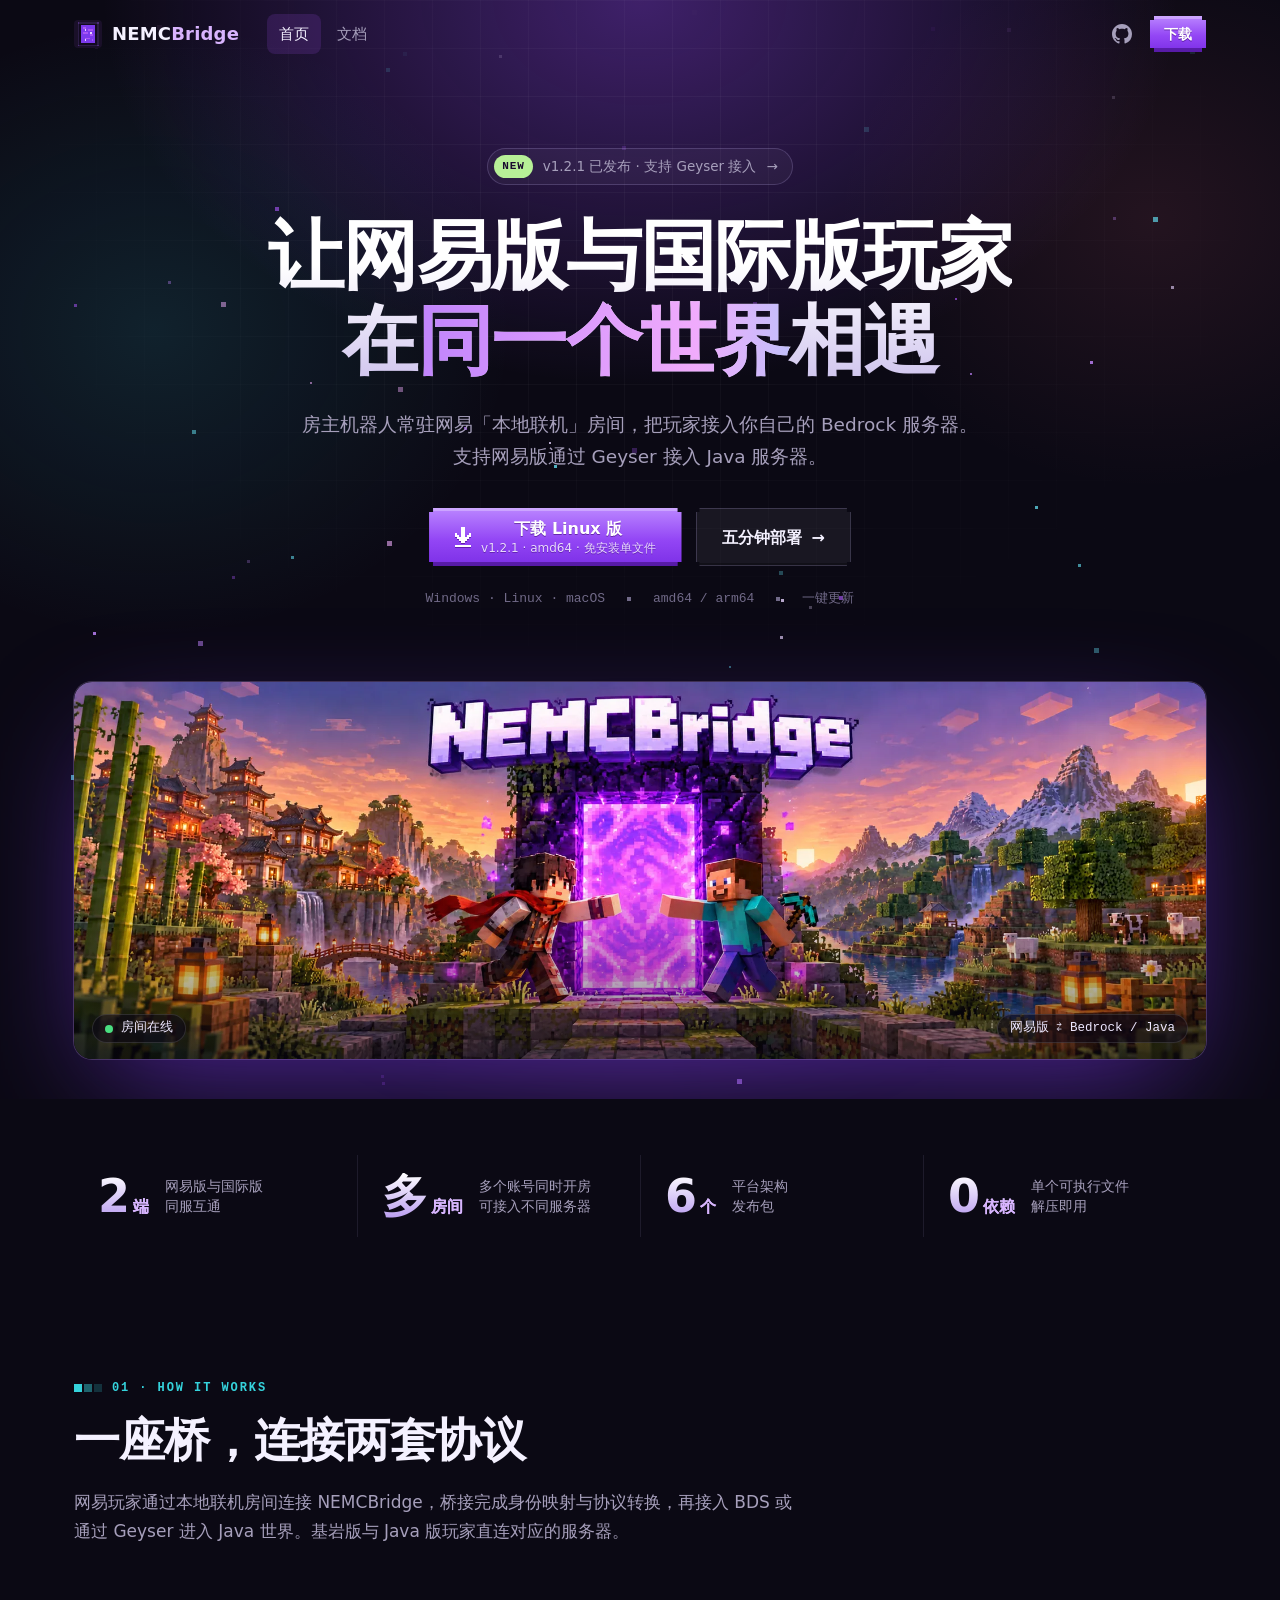
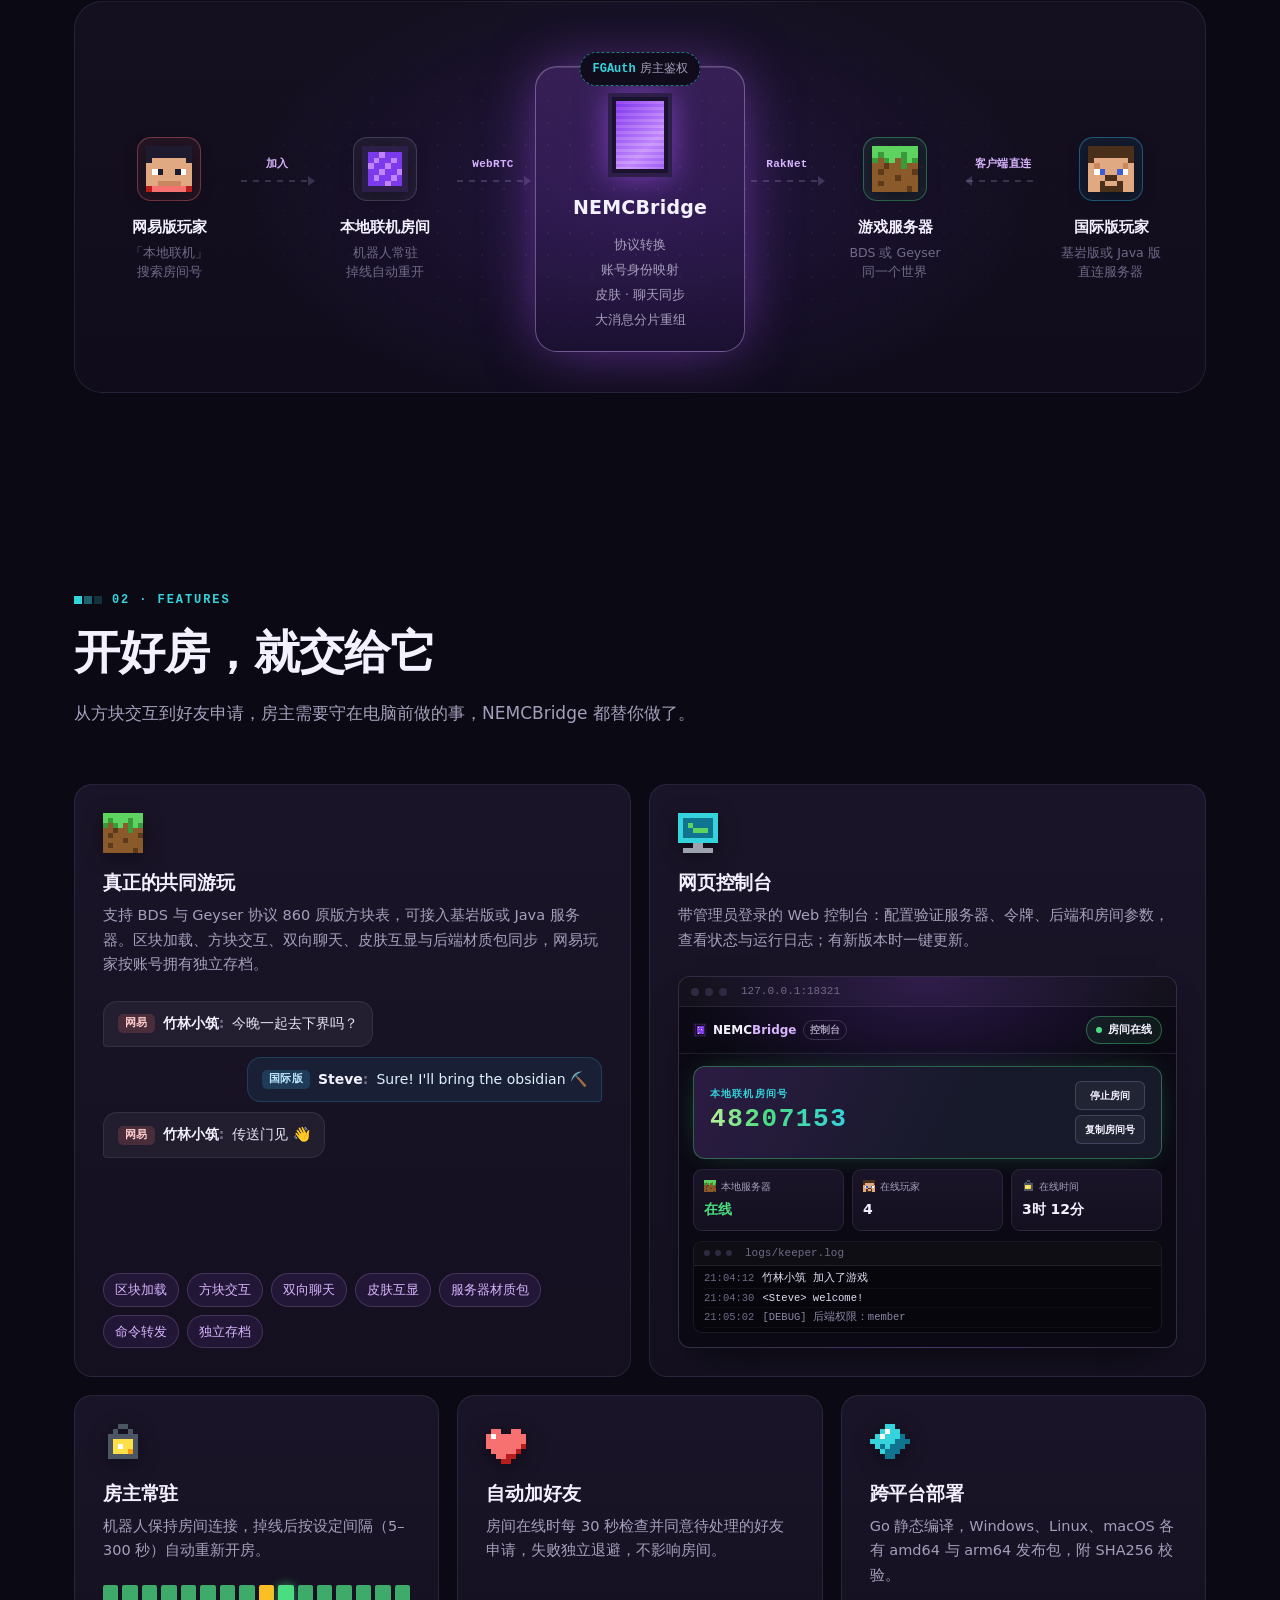
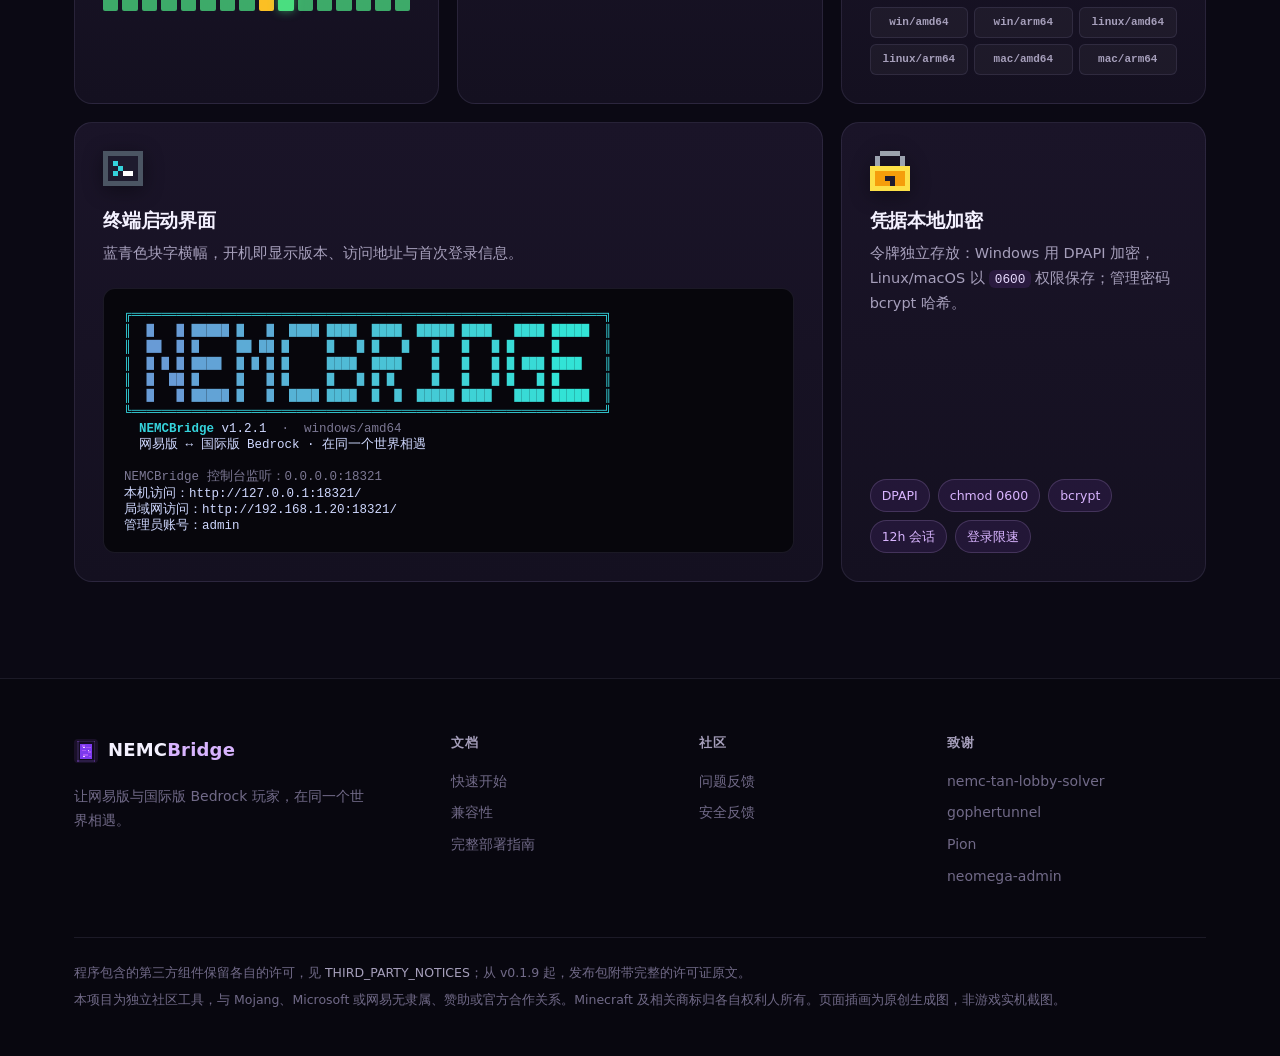
==== commit 4481279f: "Update homepage description for Geyser and Java server support" ====
--- a/site/index.html
+++ b/site/index.html
@@ -3,13 +3,13 @@
 <head>
   <meta charset="utf-8">
   <meta name="viewport" content="width=device-width, initial-scale=1">
-  <title>NEMCBridge · 让网易版与国际版玩家在同一个世界相遇</title>
-  <meta name="description" content="NEMCBridge 让房主机器人常驻网易《我的世界》本地联机房间，把玩家接入你自己的 Bedrock 服务器，网易版与国际版玩家同服游玩。">
+  <title>NEMCBridge · 网易版接入 Bedrock 与 Java 服务器</title>
+  <meta name="description" content="NEMCBridge 将网易《我的世界》本地联机房间接入你的 Bedrock 服务器，并支持通过 Geyser 接入 Java 服务器，让网易版、基岩版与 Java 版玩家同服游玩。">
   <meta name="theme-color" content="#0b0914">
   <link rel="icon" href="assets/favicon.svg" type="image/svg+xml">
   <meta property="og:type" content="website">
   <meta property="og:title" content="NEMCBridge">
-  <meta property="og:description" content="让网易版与国际版 Bedrock 玩家，在同一个世界相遇。">
+  <meta property="og:description" content="支持网易版通过 Geyser 接入 Java 服务器，也可接入 Bedrock 服务器与国际版玩家同服游玩。">
   <meta property="og:image" content="https://ucketx.github.io/NEMCBridge/assets/og.jpg">
   <meta property="og:url" content="https://ucketx.github.io/NEMCBridge/">
   <meta name="twitter:card" content="summary_large_image">
@@ -48,7 +48,7 @@
       <div class="wrap hero-inner">
         <a class="release-pill" href="https://github.com/UCKETX/NEMCBridge/releases/latest" target="_blank" rel="noopener" data-reveal>
           <span class="pill-tag">NEW</span>
-          <span data-release-label>v0.1.10 已发布 · 证书安全修复</span>
+          <span data-release-label>v1.2.1 已发布 · 支持 Geyser 接入</span>
           <span aria-hidden="true">→</span>
         </a>
         <h1 data-reveal>
@@ -57,12 +57,12 @@
         </h1>
         <p class="lead" data-reveal>
           房主机器人常驻网易「本地联机」房间，把玩家接入你自己的 Bedrock 服务器。<br>
-          网易版搜房间号加入，国际版直连服务器。
+          支持网易版通过 Geyser 接入 Java 服务器。
         </p>
         <div class="hero-cta" data-reveal>
           <a class="btn btn-primary btn-lg" href="docs.html#download" data-os-download>
             <svg class="btn-icon" viewBox="0 0 8 10" width="16" height="20" shape-rendering="crispEdges" aria-hidden="true"><path fill="currentColor" d="M3 0h2v8H3zM0 3h1v2H0zm1 1h1v2H1zm1 1h1v2H2zm5-2h1v2H7zM6 4h1v2H6zM5 5h1v2H5zM0 9h8v1H0z"/></svg>
-            <span><span data-os-label>下载最新版</span><small data-version-label>v0.1.10 · 免安装单文件</small></span>
+            <span><span data-os-label>下载最新版</span><small data-version-label>v1.2.1 · 免安装单文件</small></span>
           </a>
           <a class="btn btn-ghost btn-lg" href="docs.html#start">
             <span>五分钟部署</span><span aria-hidden="true">→</span>
@@ -82,7 +82,7 @@
           </picture>
           <figcaption>
             <span><i class="dot dot-green"></i>房间在线</span>
-            <span>网易版 ⇄ Bedrock 1.21.124</span>
+            <span>网易版 ⇄ Bedrock / Java</span>
           </figcaption>
         </figure>
       </div>
@@ -90,7 +90,7 @@
 
     <section class="stats wrap" aria-label="项目概览">
       <div class="stat" data-reveal><strong><span data-count="2">2</span><em>端</em></strong><span>网易版与国际版<br>同服互通</span></div>
-      <div class="stat" data-reveal><strong><span data-count="8">8</span><em>房间</em></strong><span>同时开房<br>进同一个服</span></div>
+      <div class="stat" data-reveal><strong>多<em>房间</em></strong><span>多个账号同时开房<br>可接入不同服务器</span></div>
       <div class="stat" data-reveal><strong><span data-count="6">6</span><em>个</em></strong><span>平台架构<br>发布包</span></div>
       <div class="stat" data-reveal><strong><span data-count="0">0</span><em>依赖</em></strong><span>单个可执行文件<br>解压即用</span></div>
     </section>
@@ -100,7 +100,7 @@
         <div class="section-head" data-reveal>
           <span class="kicker">01 · HOW IT WORKS</span>
           <h2>一座桥，连接两套协议</h2>
-          <p>网易玩家走 WebRTC 进入本地联机房间，NEMCBridge 在中间完成身份映射与协议转换，再通过 RakNet 接入同一台 BDS。国际版玩家照常直连，不经过桥。</p>
+          <p>网易玩家通过本地联机房间连接 NEMCBridge，桥接完成身份映射与协议转换，再接入 BDS 或通过 Geyser 进入 Java 世界。基岩版与 Java 版玩家直连对应的服务器。</p>
         </div>
 
         <div class="flow" data-reveal>
@@ -128,12 +128,12 @@
           <div class="link" data-proto="RakNet"><i></i><i></i><i></i></div>
           <div class="node node-bds">
             <i class="px-icon" data-icon="grass"></i>
-            <b>Bedrock 服务器</b><small>你的 BDS<br>同一个世界</small>
-          </div>
-          <div class="link link-rev" data-proto="UDP 直连"><i></i><i></i><i></i></div>
+            <b>游戏服务器</b><small>BDS 或 Geyser<br>同一个世界</small>
+          </div>
+          <div class="link link-rev" data-proto="客户端直连"><i></i><i></i><i></i></div>
           <div class="node node-intl">
             <i class="px-icon" data-icon="player-b"></i>
-            <b>国际版玩家</b><small>服务器地址<br>+ UDP 端口</small>
+            <b>国际版玩家</b><small>基岩版或 Java 版<br>直连服务器</small>
           </div>
         </div>
       </div>
@@ -151,7 +151,7 @@
           <article class="card card-play" data-reveal>
             <i class="px-icon" data-icon="grass"></i>
             <h3>真正的共同游玩</h3>
-            <p>区块加载、破坏与放置方块、双向文字聊天、玩家皮肤互显，默认加载后端服务器材质包。网易玩家按账号拥有独立存档，改名重进也不丢背包。</p>
+            <p>支持 BDS 与 Geyser 协议 860 原版方块表，可接入基岩版或 Java 服务器。区块加载、方块交互、双向聊天、皮肤互显与后端材质包同步，网易玩家按账号拥有独立存档。</p>
             <div class="chat" aria-label="聊天示例">
               <div class="msg msg-l"><span class="tag tag-ne">网易</span><b>竹林小筑</b>今晚一起去下界吗？</div>
               <div class="msg msg-r"><span class="tag tag-intl">国际版</span><b>Steve</b>Sure! I'll bring the obsidian ⛏️</div>
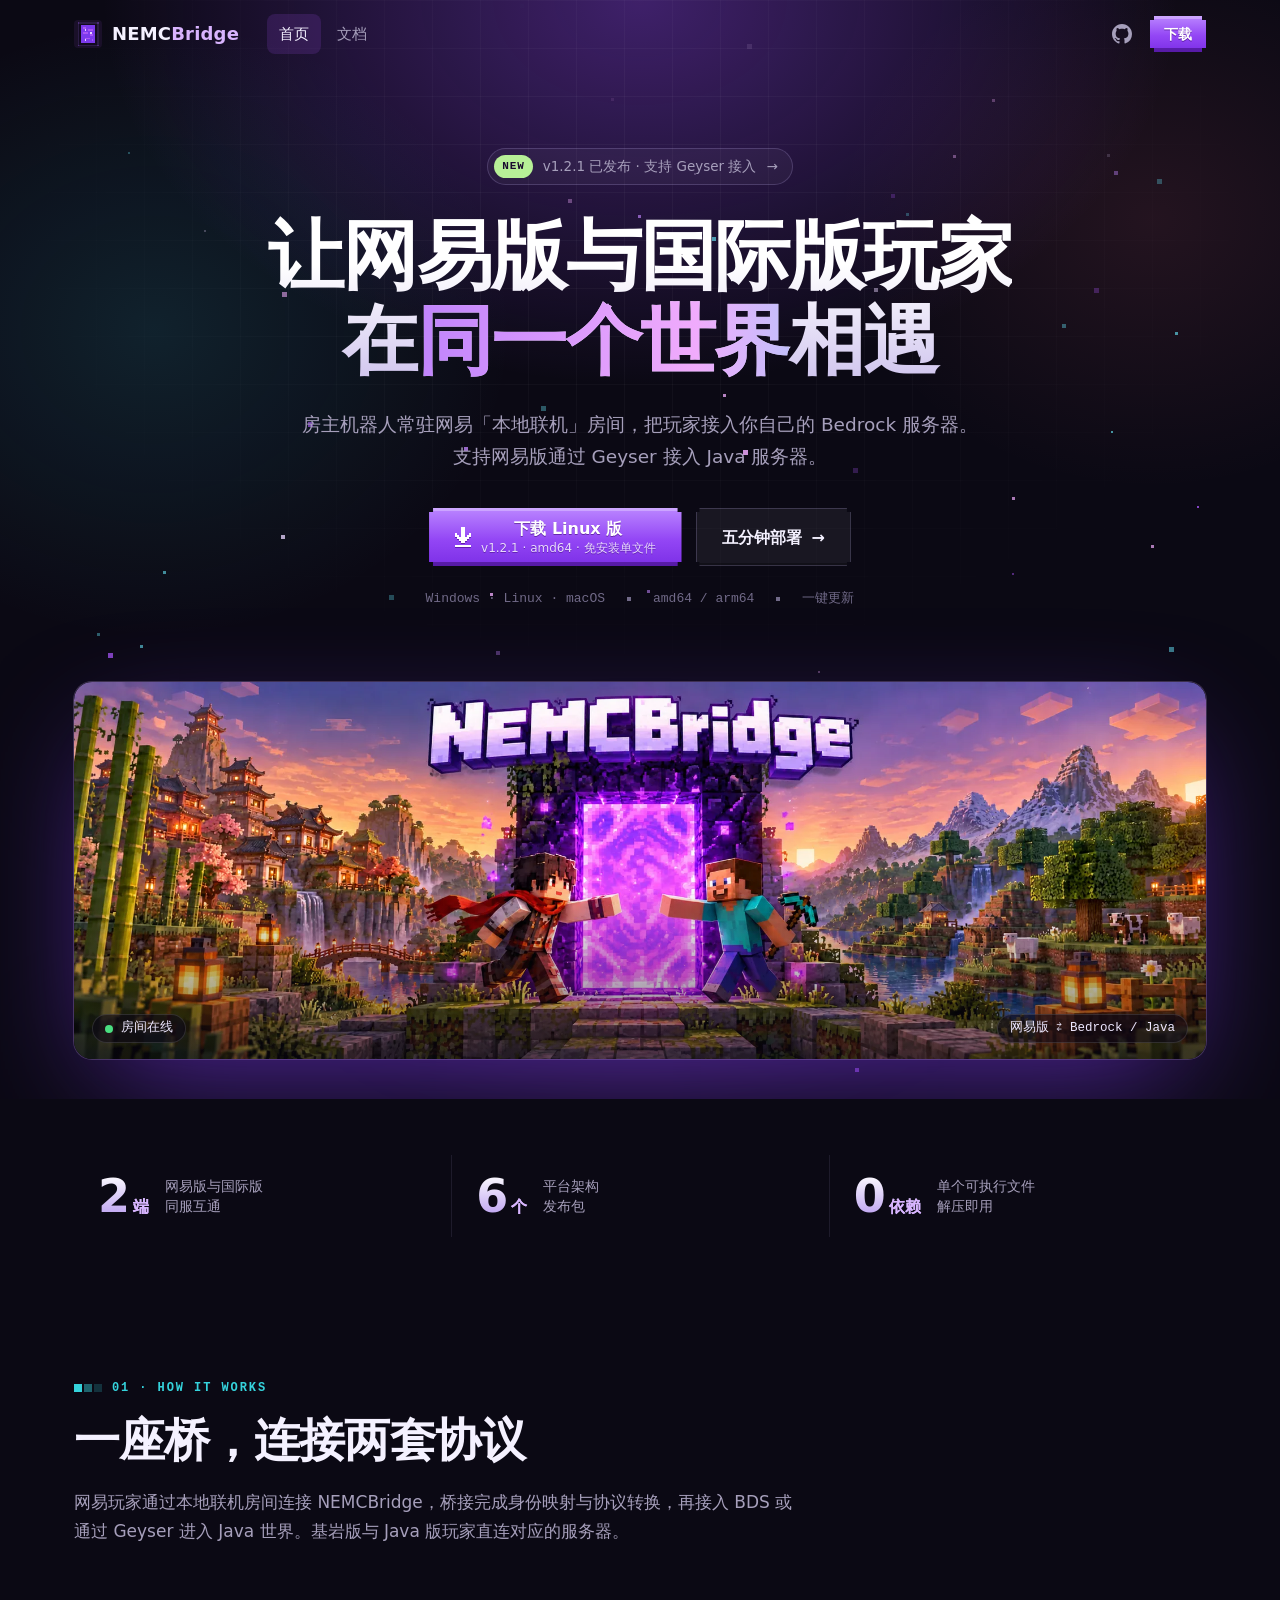
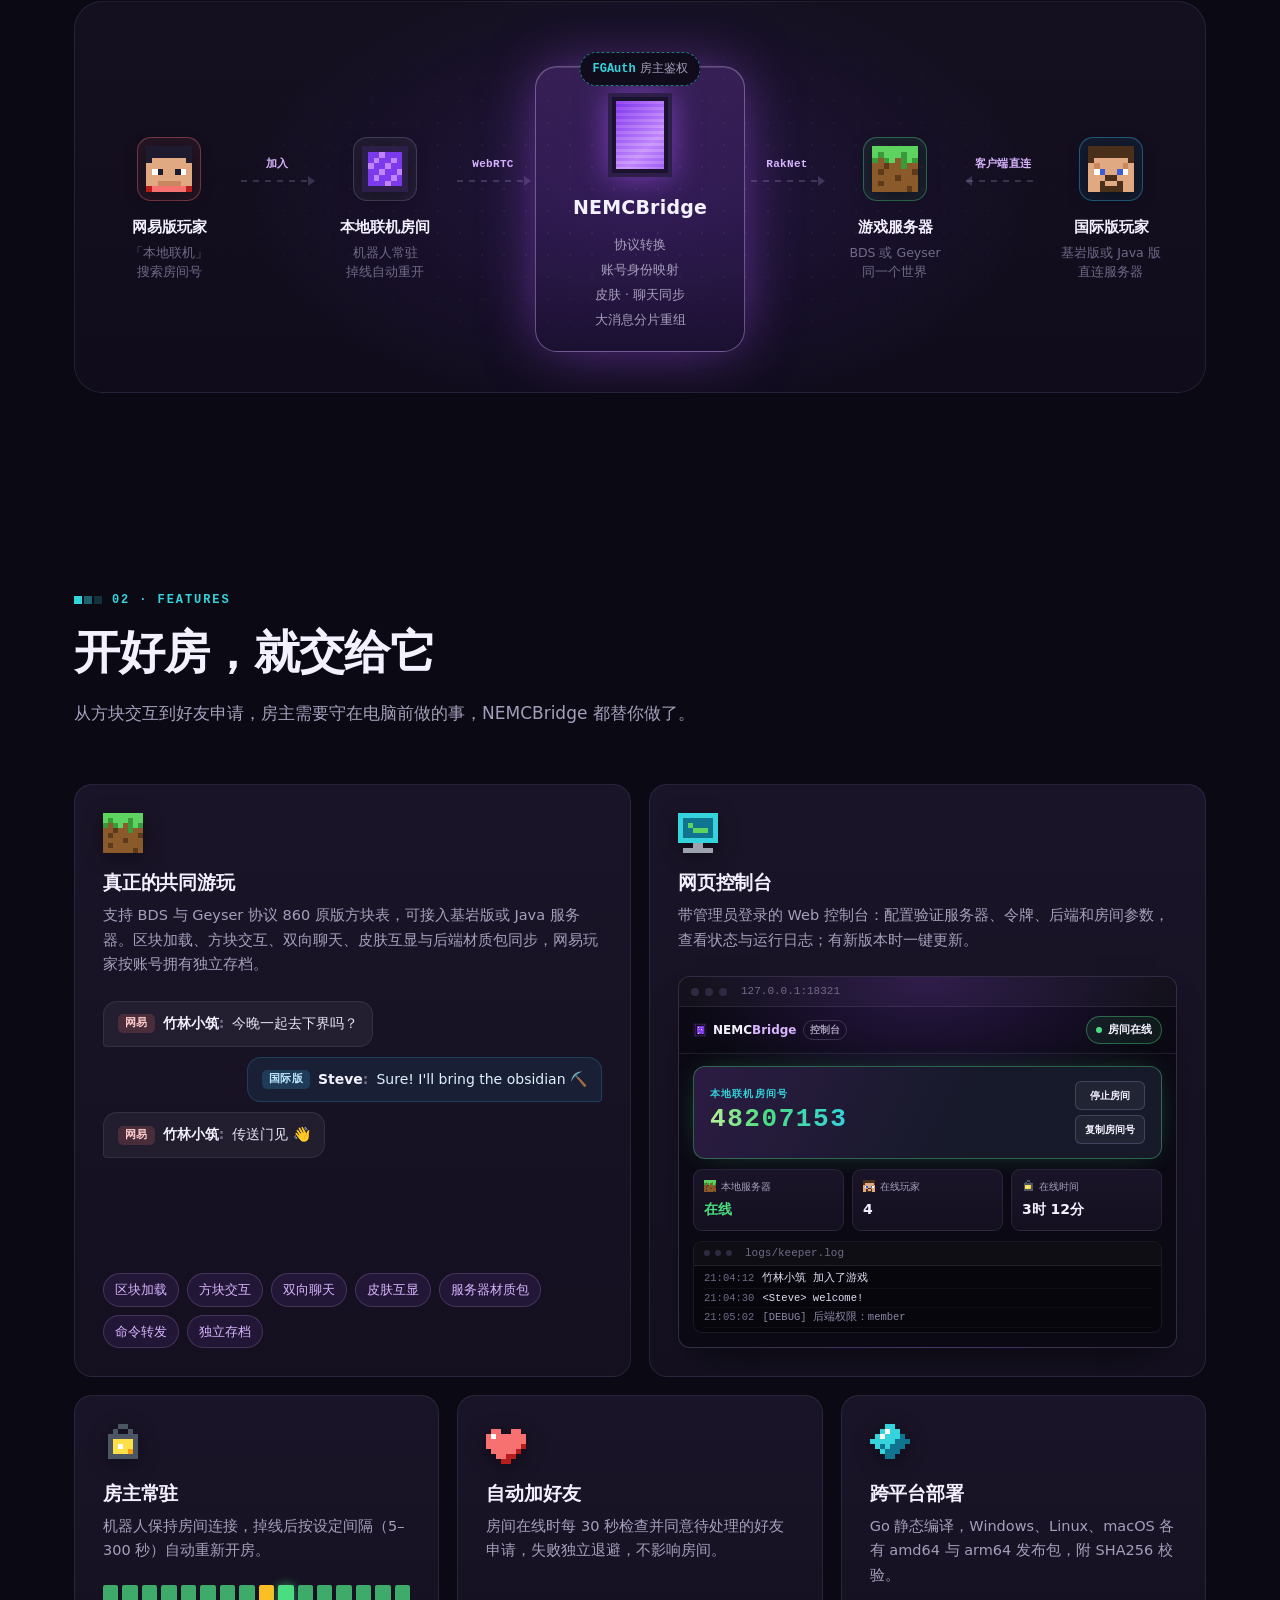
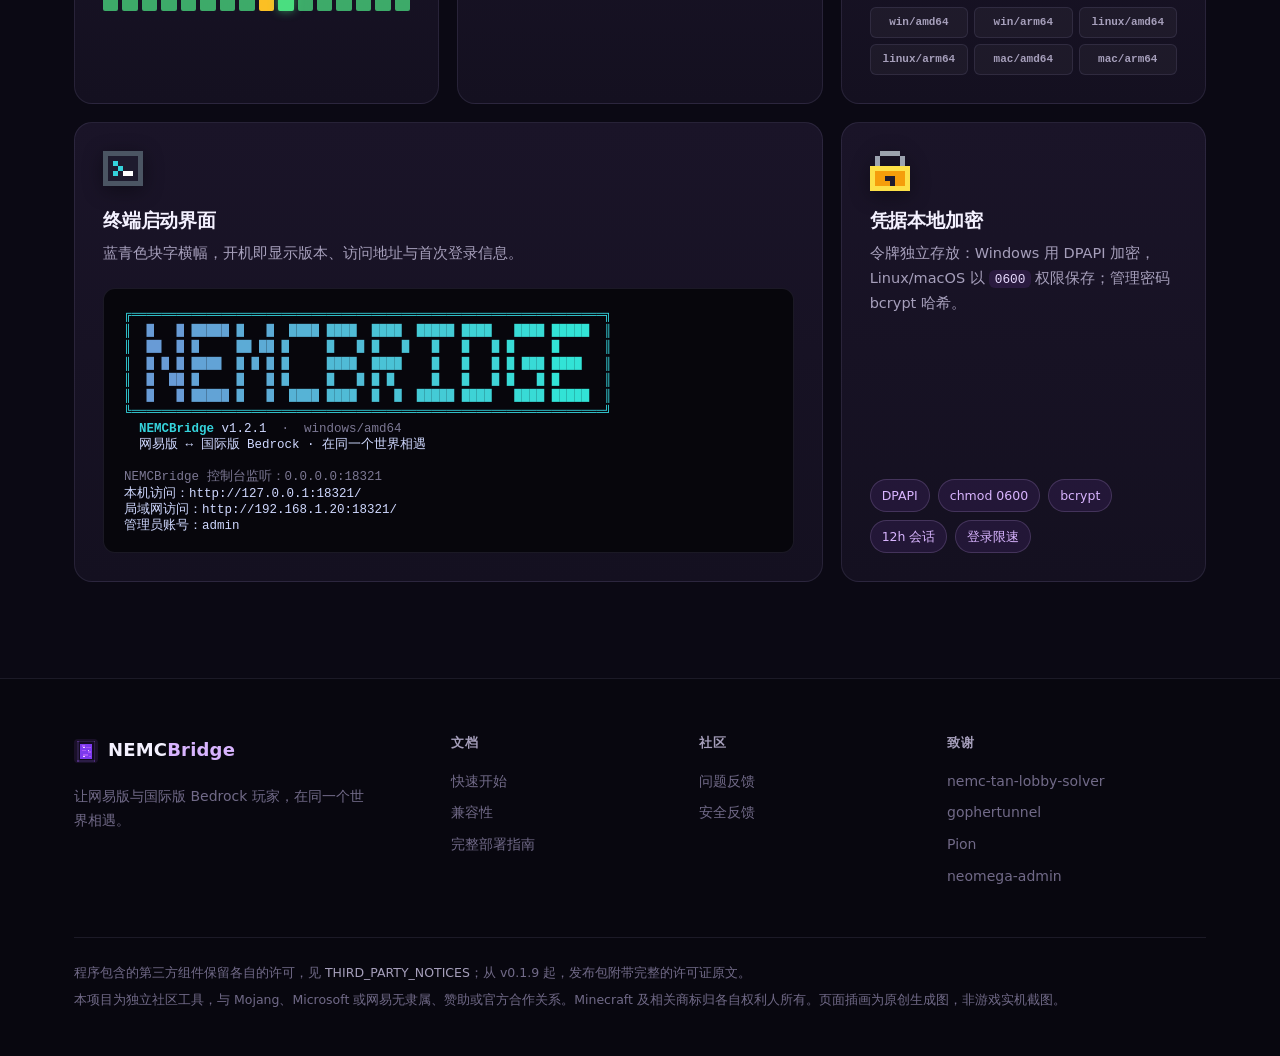
==== commit 5ff024fb: "Remove multi-room homepage stat and rebalance remaining items" ====
--- a/site/index.html
+++ b/site/index.html
@@ -90,7 +90,6 @@
 
     <section class="stats wrap" aria-label="项目概览">
       <div class="stat" data-reveal><strong><span data-count="2">2</span><em>端</em></strong><span>网易版与国际版<br>同服互通</span></div>
-      <div class="stat" data-reveal><strong>多<em>房间</em></strong><span>多个账号同时开房<br>可接入不同服务器</span></div>
       <div class="stat" data-reveal><strong><span data-count="6">6</span><em>个</em></strong><span>平台架构<br>发布包</span></div>
       <div class="stat" data-reveal><strong><span data-count="0">0</span><em>依赖</em></strong><span>单个可执行文件<br>解压即用</span></div>
     </section>
--- a/site/style.css
+++ b/site/style.css
@@ -147,7 +147,7 @@
 @keyframes ping { 70% { box-shadow: 0 0 0 8px rgba(74, 222, 128, 0); } 100% { box-shadow: 0 0 0 0 rgba(74, 222, 128, 0); } }
 
 /* ---------- Stats ---------- */
-.stats { display: grid; grid-template-columns: repeat(4, 1fr); gap: 0; margin-top: 56px; margin-bottom: 40px; }
+.stats { display: grid; grid-template-columns: repeat(3, 1fr); gap: 0; margin-top: 56px; margin-bottom: 40px; }
 .stat { padding: 18px 24px; display: flex; align-items: center; gap: 16px; border-left: 1px solid var(--line); }
 .stat:first-child { border-left: 0; }
 .stat strong { font-size: 46px; font-weight: 900; line-height: 1; font-variant-numeric: tabular-nums; background: linear-gradient(180deg, #fff, #b99cf0); -webkit-background-clip: text; background-clip: text; color: transparent; white-space: nowrap; }
@@ -481,8 +481,8 @@
 
 @media (max-width: 860px) {
   .nav-inner { gap: 12px; }
-  .stats { grid-template-columns: repeat(2, 1fr); gap: 8px 0; }
-  .stat:nth-child(3) { border-left: 0; }
+  .stats { gap: 8px 0; }
+  .stat { flex-direction: column; align-items: flex-start; gap: 8px; }
   .downloads { grid-template-columns: 1fr 1fr; }
   .section { padding: 84px 0; }
 }
@@ -505,7 +505,7 @@
   .showcase { margin-top: 48px; }
   .showcase figcaption { left: 10px; right: 10px; bottom: 10px; }
   .showcase figcaption span:last-child { display: none; }
-  .stat { padding: 14px 12px; flex-direction: column; align-items: flex-start; gap: 8px; }
+  .stat { padding: 14px 12px; }
   .stat strong { font-size: 38px; }
   .bento { grid-template-columns: 1fr; }
   .card, .card-play, .card-console, .card-term, .card-term ~ .card { grid-column: span 1; }
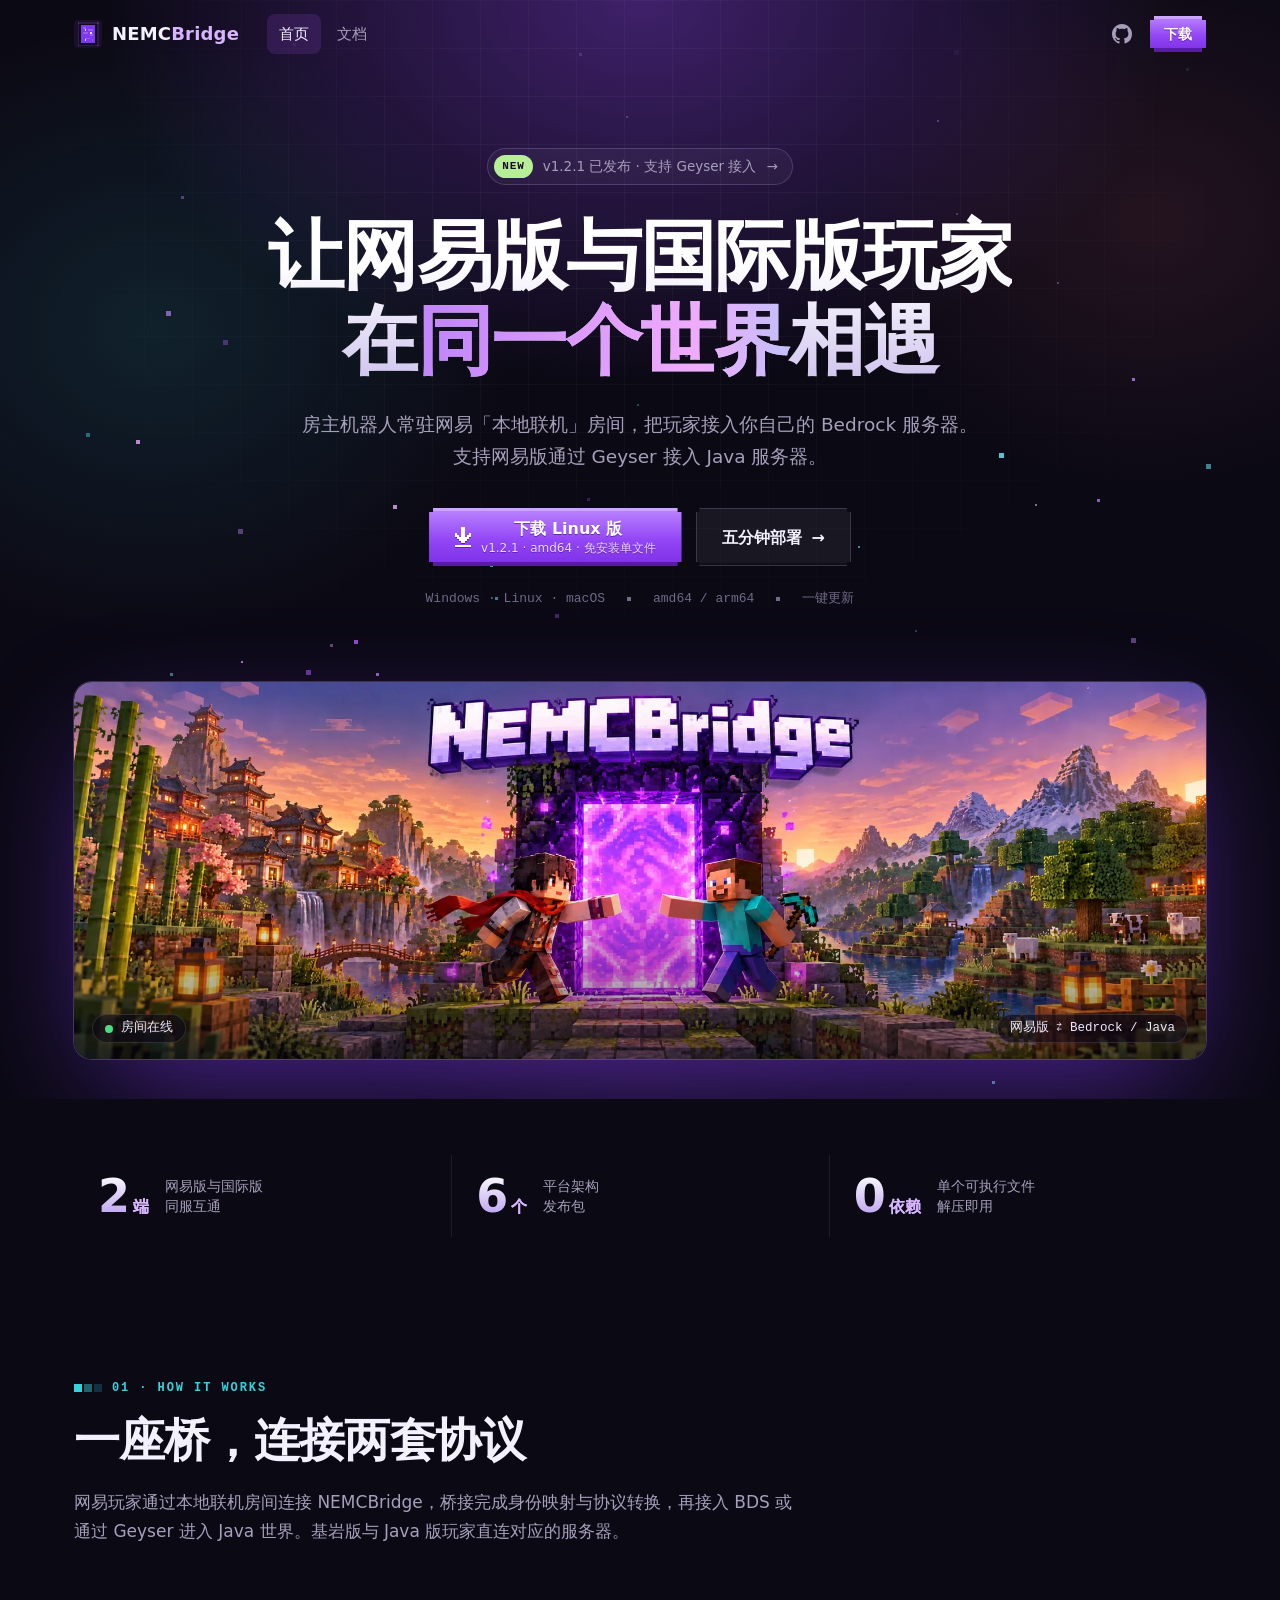
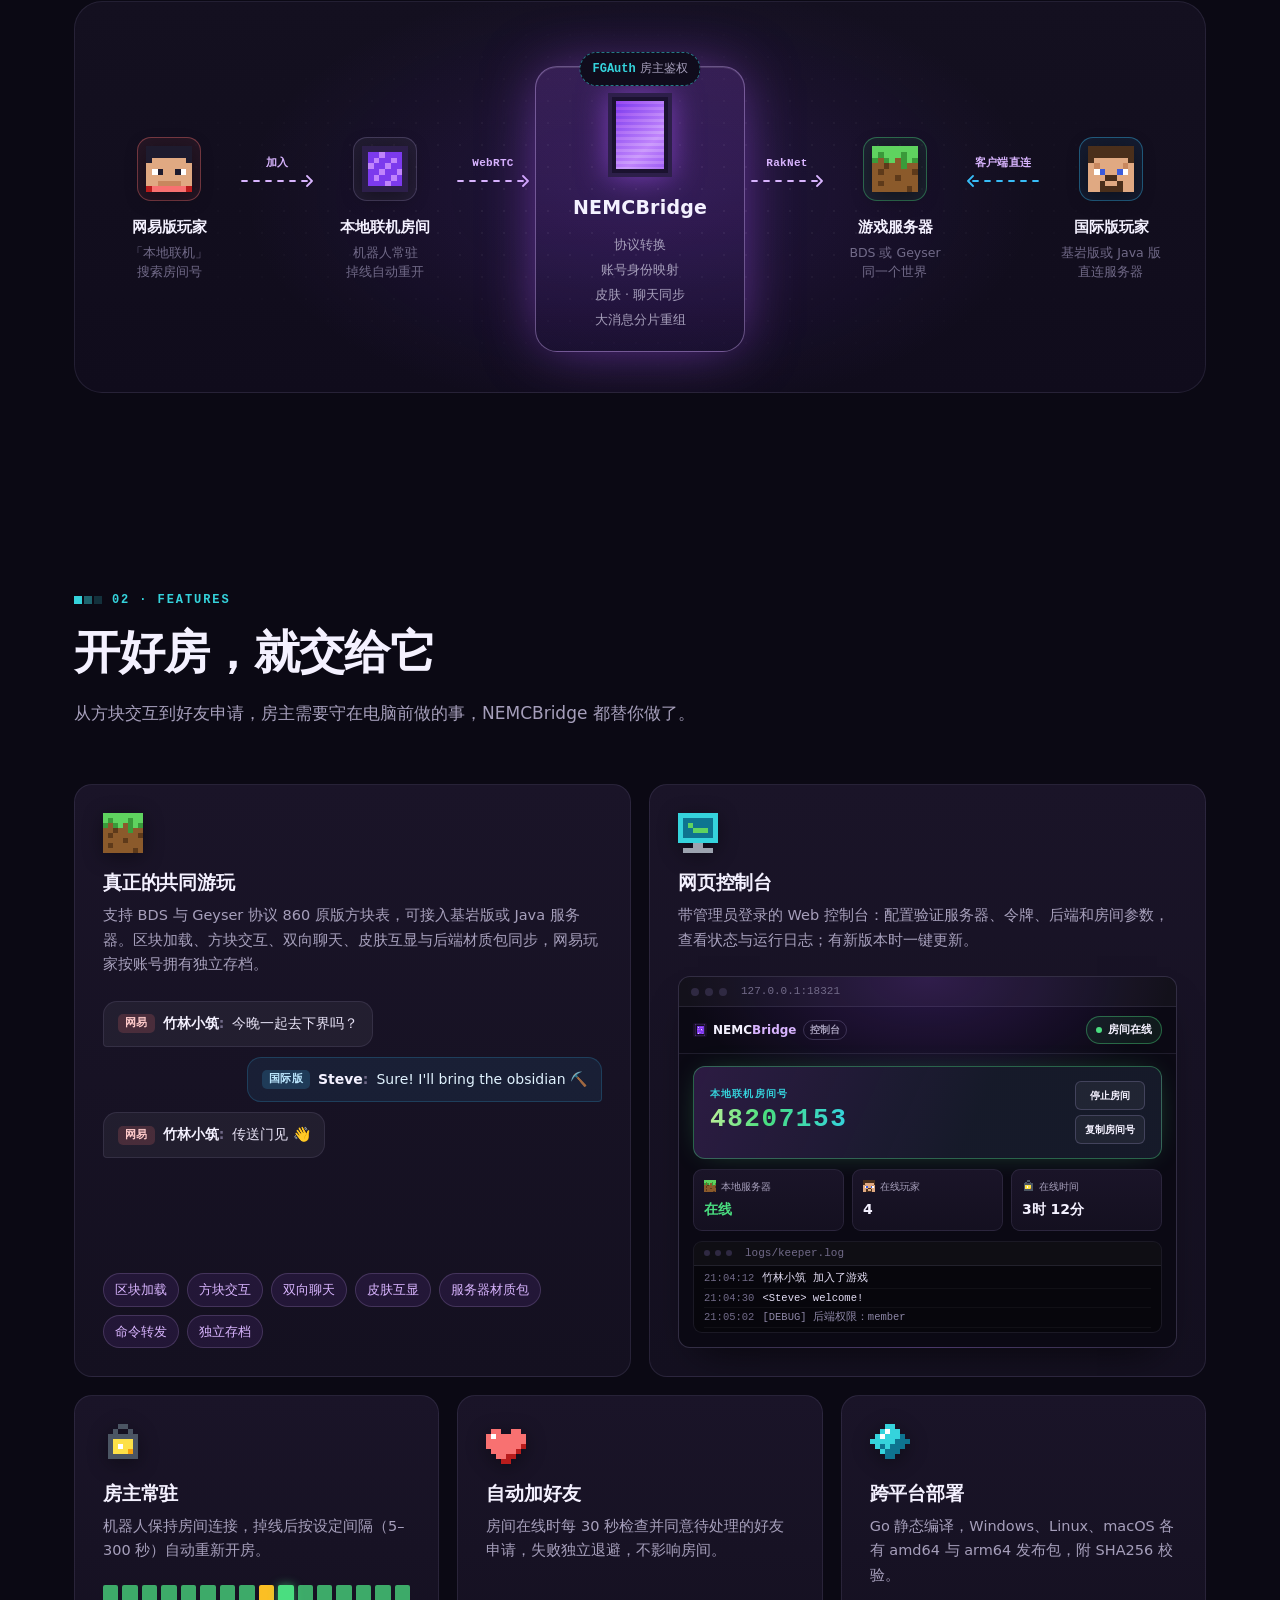
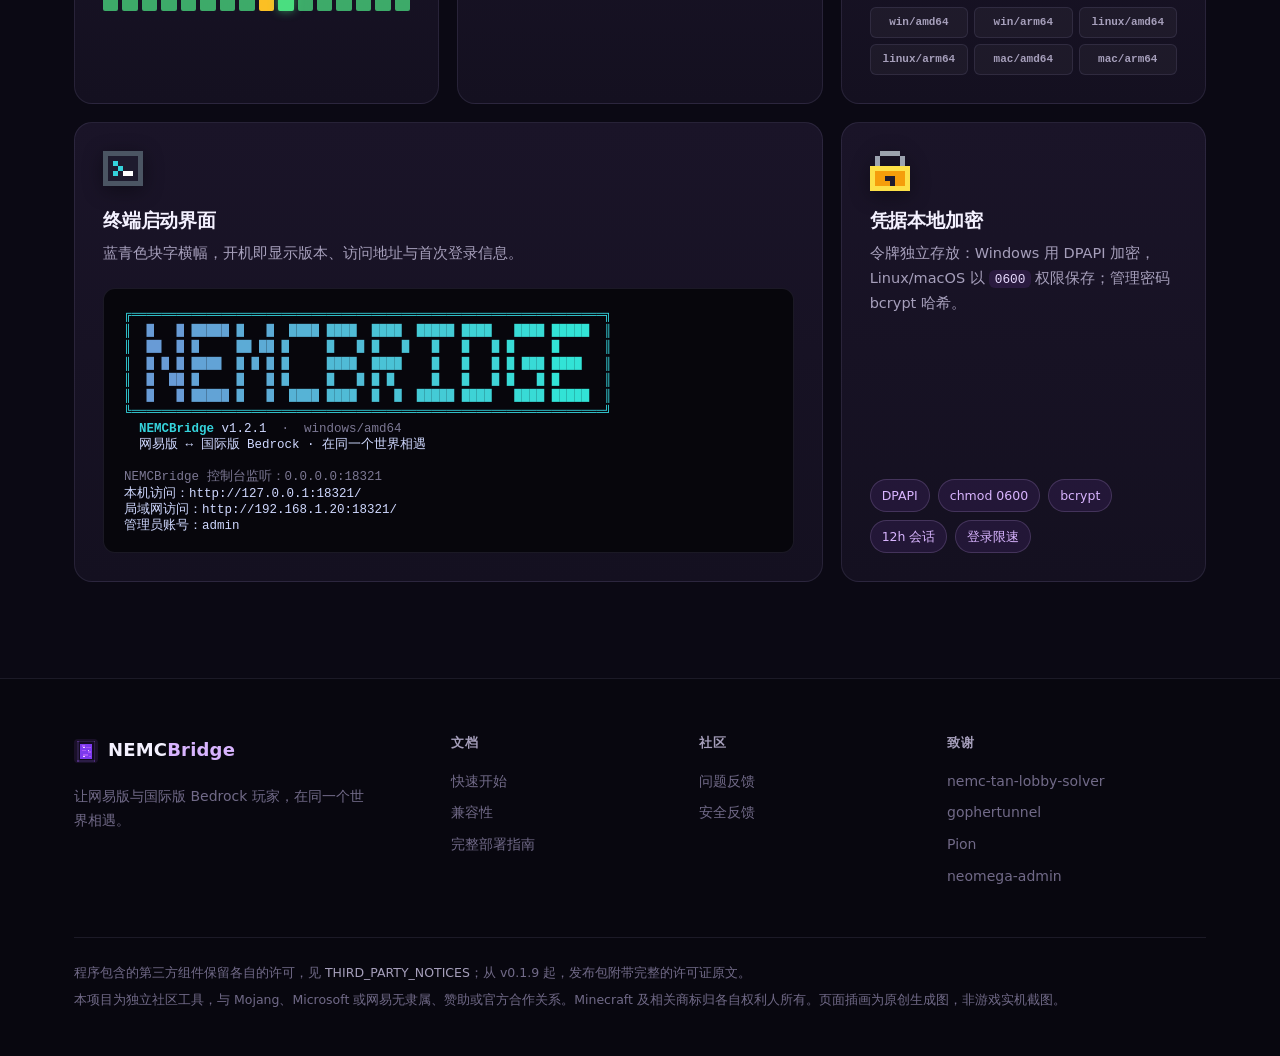
==== commit 5a4c8fd4: "Match website flow arrows to console dashed animation" ====
--- a/site/index.html
+++ b/site/index.html
@@ -107,12 +107,12 @@
             <i class="px-icon" data-icon="player-a"></i>
             <b>网易版玩家</b><small>「本地联机」<br>搜索房间号</small>
           </div>
-          <div class="link" data-proto="加入"><i></i><i></i><i></i></div>
+          <div class="link" data-proto="加入"></div>
           <div class="node">
             <i class="px-icon" data-icon="room"></i>
             <b>本地联机房间</b><small>机器人常驻<br>掉线自动重开</small>
           </div>
-          <div class="link" data-proto="WebRTC"><i></i><i></i><i></i></div>
+          <div class="link" data-proto="WebRTC"></div>
           <div class="core">
             <div class="auth-tag"><b>FGAuth</b> 房主鉴权</div>
             <div class="core-portal" aria-hidden="true"><span></span></div>
@@ -124,12 +124,12 @@
               <li>大消息分片重组</li>
             </ul>
           </div>
-          <div class="link" data-proto="RakNet"><i></i><i></i><i></i></div>
+          <div class="link" data-proto="RakNet"></div>
           <div class="node node-bds">
             <i class="px-icon" data-icon="grass"></i>
             <b>游戏服务器</b><small>BDS 或 Geyser<br>同一个世界</small>
           </div>
-          <div class="link link-rev" data-proto="客户端直连"><i></i><i></i><i></i></div>
+          <div class="link link-rev" data-proto="客户端直连"></div>
           <div class="node node-intl">
             <i class="px-icon" data-icon="player-b"></i>
             <b>国际版玩家</b><small>基岩版或 Java 版<br>直连服务器</small>
--- a/site/style.css
+++ b/site/style.css
@@ -184,16 +184,13 @@
 .node-intl .px-icon { border-color: rgba(56, 189, 248, .4); background: rgba(56, 189, 248, .08); }
 .node-bds .px-icon { border-color: rgba(74, 222, 128, .4); background: rgba(74, 222, 128, .08); }
 
-.link { --len: 100%; flex: 1 1 40px; min-width: 28px; height: 2px; position: relative; margin: 0 6px 56px; background: repeating-linear-gradient(90deg, var(--line-2) 0 6px, transparent 6px 12px); }
-.link::before { content: attr(data-proto); position: absolute; left: 50%; bottom: 12px; transform: translateX(-50%); font: 600 11px/1 var(--mono); color: var(--purple-l); white-space: nowrap; letter-spacing: .03em; }
-.link::after { content: ""; position: absolute; right: -2px; top: -4px; border: 5px solid transparent; border-left: 7px solid var(--line-2); border-right: 0; }
-.link-rev::after { right: auto; left: -2px; border-left: 0; border-right: 7px solid var(--line-2); }
-.link i { position: absolute; top: -3px; left: 0; width: 8px; height: 8px; background: var(--purple-l); box-shadow: 0 0 12px var(--purple); animation: travel 2.4s linear infinite; opacity: 0; }
-.link i:nth-child(2) { animation-delay: .8s; background: var(--cyan); box-shadow: 0 0 12px var(--cyan); }
-.link i:nth-child(3) { animation-delay: 1.6s; }
-.link-rev i { animation-name: travel-rev; background: var(--intl); box-shadow: 0 0 12px var(--intl); }
-@keyframes travel { 0% { left: 0; opacity: 0; } 15%, 85% { opacity: 1; } 100% { left: calc(100% - 8px); opacity: 0; } }
-@keyframes travel-rev { 0% { left: calc(100% - 8px); opacity: 0; } 15%, 85% { opacity: 1; } 100% { left: 0; opacity: 0; } }
+.link { --wire: var(--purple-l); flex: 1 1 40px; min-width: 28px; height: 12px; position: relative; margin: 0 6px 56px; }
+.link::before { content: attr(data-proto); position: absolute; left: 50%; bottom: 18px; transform: translateX(-50%); font: 600 11px/1 var(--mono); color: var(--purple-l); white-space: nowrap; letter-spacing: .03em; }
+.link-rev { --wire: var(--intl); }
+.flow-link { display: block; width: 100%; height: 100%; overflow: visible; pointer-events: none; }
+.flow-link path { fill: none; stroke: var(--wire); stroke-width: 1.8; stroke-linecap: round; stroke-linejoin: round; }
+.flow-wire { stroke-dasharray: 5 7; animation: flow-forward 1.4s linear infinite; }
+@keyframes flow-forward { from { stroke-dashoffset: 0; } to { stroke-dashoffset: -24; } }
 
 .core {
   position: relative; flex: 0 0 210px; padding: 26px 18px 20px; text-align: center;
@@ -453,12 +450,8 @@
   .node .px-icon { grid-row: span 2; }
   .node b { align-self: end; }
   .node small { align-self: start; }
-  .link { flex: none; width: 2px; height: 56px; min-width: 0; margin: 8px 0; background: repeating-linear-gradient(180deg, var(--line-2) 0 6px, transparent 6px 12px); }
-  .link::before { left: 16px; bottom: auto; top: 50%; transform: translateY(-50%); }
-  .link::after { right: auto; left: -4px; top: auto; bottom: -2px; border: 5px solid transparent; border-top: 7px solid var(--line-2); border-bottom: 0; }
-  .link-rev::after { bottom: auto; top: -2px; border-top: 0; border-bottom: 7px solid var(--line-2); left: -4px; }
-  .link i { left: -3px; top: 0; animation-name: travel-v; }
-  .link-rev i { animation-name: travel-v-rev; }
+  .link { flex: none; width: 12px; height: 56px; min-width: 0; margin: 8px 0; }
+  .link::before { left: 22px; bottom: auto; top: 50%; transform: translateY(-50%); }
   .core { flex: none; width: 100%; max-width: 360px; margin: 18px 0 0; }
   .bento { grid-template-columns: repeat(2, 1fr); }
   .card, .card-play, .card-console, .card-term, .card-term ~ .card { grid-column: span 1; }
@@ -476,8 +469,6 @@
   .docs-head { padding-top: 48px; }
   .doc-sec { scroll-margin-top: 136px; }
 }
-@keyframes travel-v { 0% { top: 0; opacity: 0; } 15%, 85% { opacity: 1; } 100% { top: calc(100% - 8px); opacity: 0; } }
-@keyframes travel-v-rev { 0% { top: calc(100% - 8px); opacity: 0; } 15%, 85% { opacity: 1; } 100% { top: 0; opacity: 0; } }
 
 @media (max-width: 860px) {
   .nav-inner { gap: 12px; }
@@ -538,6 +529,5 @@
 @media (prefers-reduced-motion: reduce) {
   html { scroll-behavior: auto; }
   *, *::before, *::after { animation-duration: .001ms !important; animation-iteration-count: 1 !important; transition-duration: .001ms !important; }
-  .link i { display: none; }
   .js [data-reveal] { opacity: 1; transform: none; }
 }
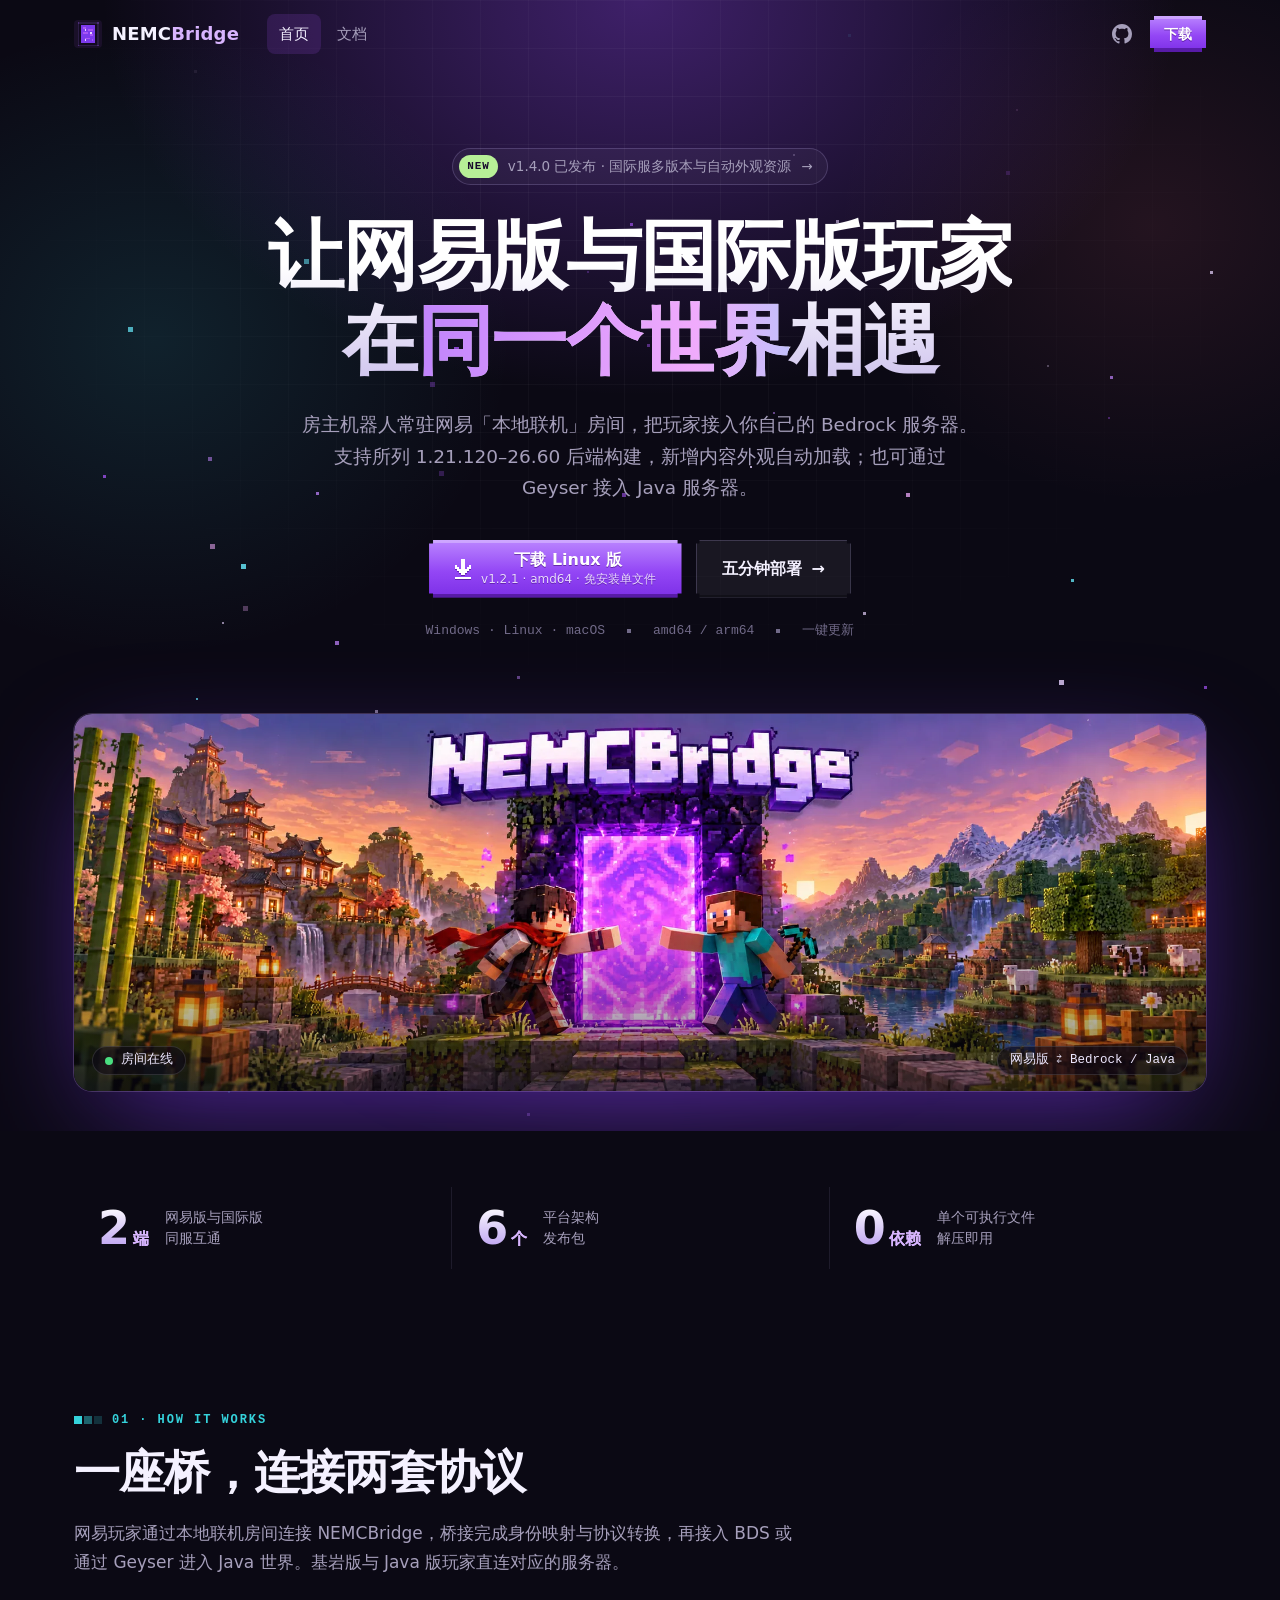
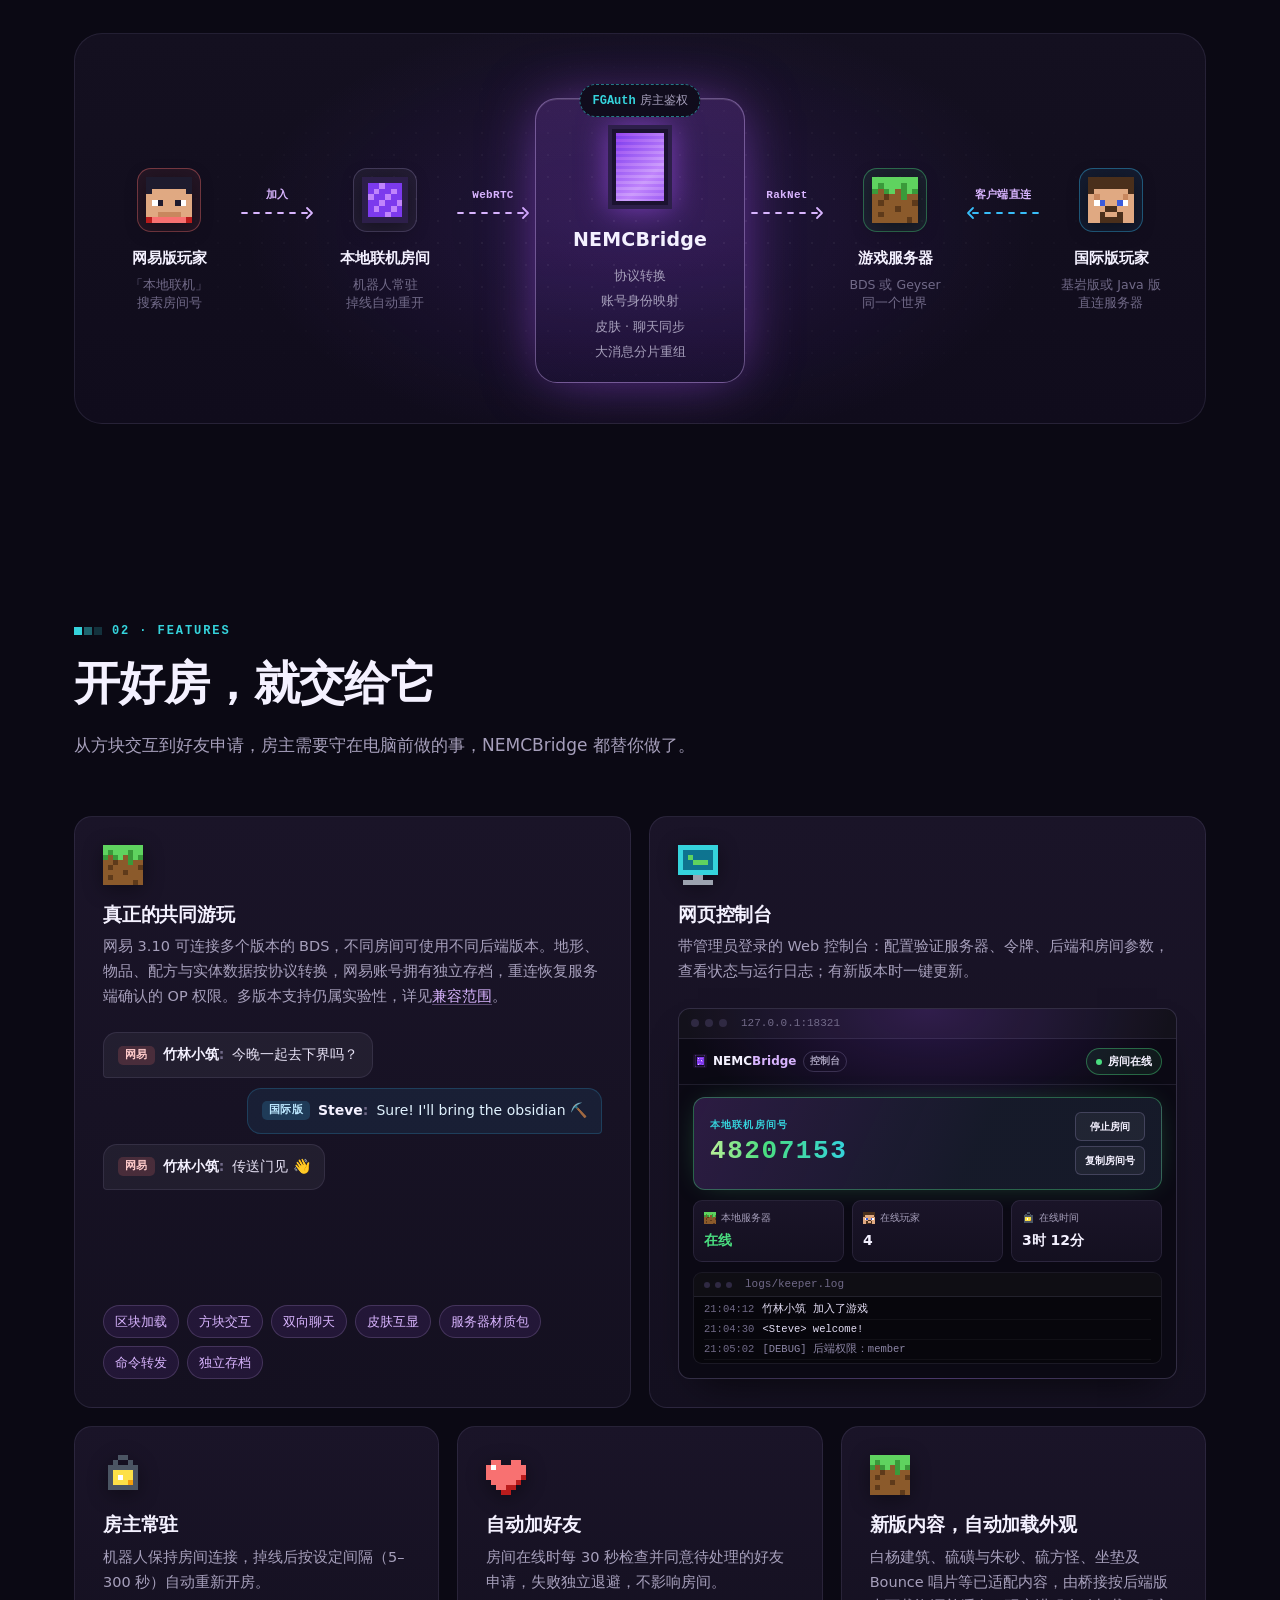
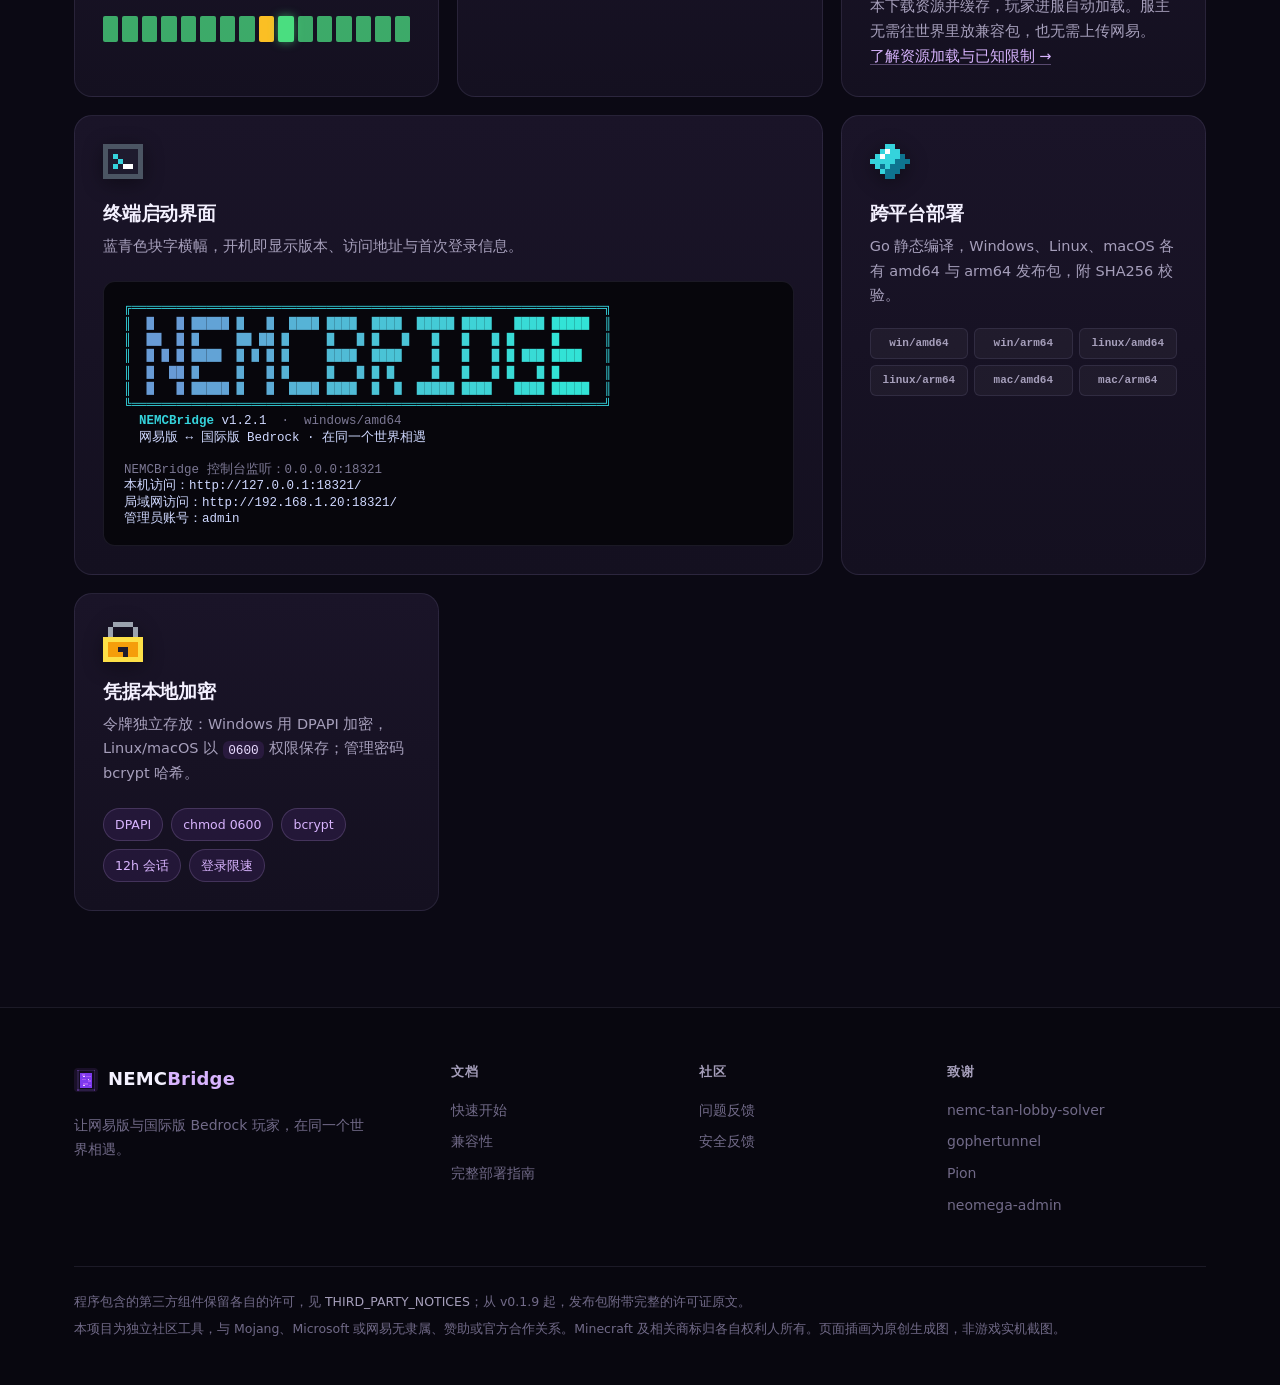
==== commit 767f6027: "docs(site): 更新 v1.4.0 多版本兼容与自动资源说明" ====
--- a/site/index.html
+++ b/site/index.html
@@ -48,7 +48,7 @@
       <div class="wrap hero-inner">
         <a class="release-pill" href="https://github.com/UCKETX/NEMCBridge/releases/latest" target="_blank" rel="noopener" data-reveal>
           <span class="pill-tag">NEW</span>
-          <span data-release-label>v1.2.1 已发布 · 支持 Geyser 接入</span>
+          <span data-release-label>v1.4.0 已发布 · 国际服多版本与自动外观资源</span>
           <span aria-hidden="true">→</span>
         </a>
         <h1 data-reveal>
@@ -57,12 +57,12 @@
         </h1>
         <p class="lead" data-reveal>
           房主机器人常驻网易「本地联机」房间，把玩家接入你自己的 Bedrock 服务器。<br>
-          支持网易版通过 Geyser 接入 Java 服务器。
+          支持所列 1.21.120–26.60 后端构建，新增内容外观自动加载；也可通过 Geyser 接入 Java 服务器。
         </p>
         <div class="hero-cta" data-reveal>
           <a class="btn btn-primary btn-lg" href="docs.html#download" data-os-download>
             <svg class="btn-icon" viewBox="0 0 8 10" width="16" height="20" shape-rendering="crispEdges" aria-hidden="true"><path fill="currentColor" d="M3 0h2v8H3zM0 3h1v2H0zm1 1h1v2H1zm1 1h1v2H2zm5-2h1v2H7zM6 4h1v2H6zM5 5h1v2H5zM0 9h8v1H0z"/></svg>
-            <span><span data-os-label>下载最新版</span><small data-version-label>v1.2.1 · 免安装单文件</small></span>
+            <span><span data-os-label>下载最新版</span><small data-version-label>v1.4.0 · 免安装单文件</small></span>
           </a>
           <a class="btn btn-ghost btn-lg" href="docs.html#start">
             <span>五分钟部署</span><span aria-hidden="true">→</span>
@@ -150,7 +150,7 @@
           <article class="card card-play" data-reveal>
             <i class="px-icon" data-icon="grass"></i>
             <h3>真正的共同游玩</h3>
-            <p>支持 BDS 与 Geyser 协议 860 原版方块表，可接入基岩版或 Java 服务器。区块加载、方块交互、双向聊天、皮肤互显与后端材质包同步，网易玩家按账号拥有独立存档。</p>
+            <p>网易 3.10 可连接多个版本的 BDS，不同房间可使用不同后端版本。地形、物品、配方与实体数据按协议转换，网易账号拥有独立存档，重连恢复服务端确认的 OP 权限。多版本支持仍属实验性，详见<a href="docs.html#compat">兼容范围</a>。</p>
             <div class="chat" aria-label="聊天示例">
               <div class="msg msg-l"><span class="tag tag-ne">网易</span><b>竹林小筑</b>今晚一起去下界吗？</div>
               <div class="msg msg-r"><span class="tag tag-intl">国际版</span><b>Steve</b>Sure! I'll bring the obsidian ⛏️</div>
@@ -209,6 +209,13 @@
             <p>房间在线时每 30 秒检查并同意待处理的好友申请，失败独立退避，不影响房间。</p>
           </article>
 
+          <article class="card" data-reveal>
+            <i class="px-icon" data-icon="grass"></i>
+            <h3>新版内容，自动加载外观</h3>
+            <p>白杨建筑、硫磺与朱砂、硫方怪、坐垫及 Bounce 唱片等已适配内容，由桥接按后端版本下载资源并缓存，玩家进服自动加载。服主无需往世界里放兼容包，也无需上传网易。</p>
+            <p><a href="docs.html#resources">了解资源加载与已知限制 →</a></p>
+          </article>
+
           <article class="card card-term" data-reveal>
             <i class="px-icon" data-icon="terminal"></i>
             <h3>终端启动界面</h3>
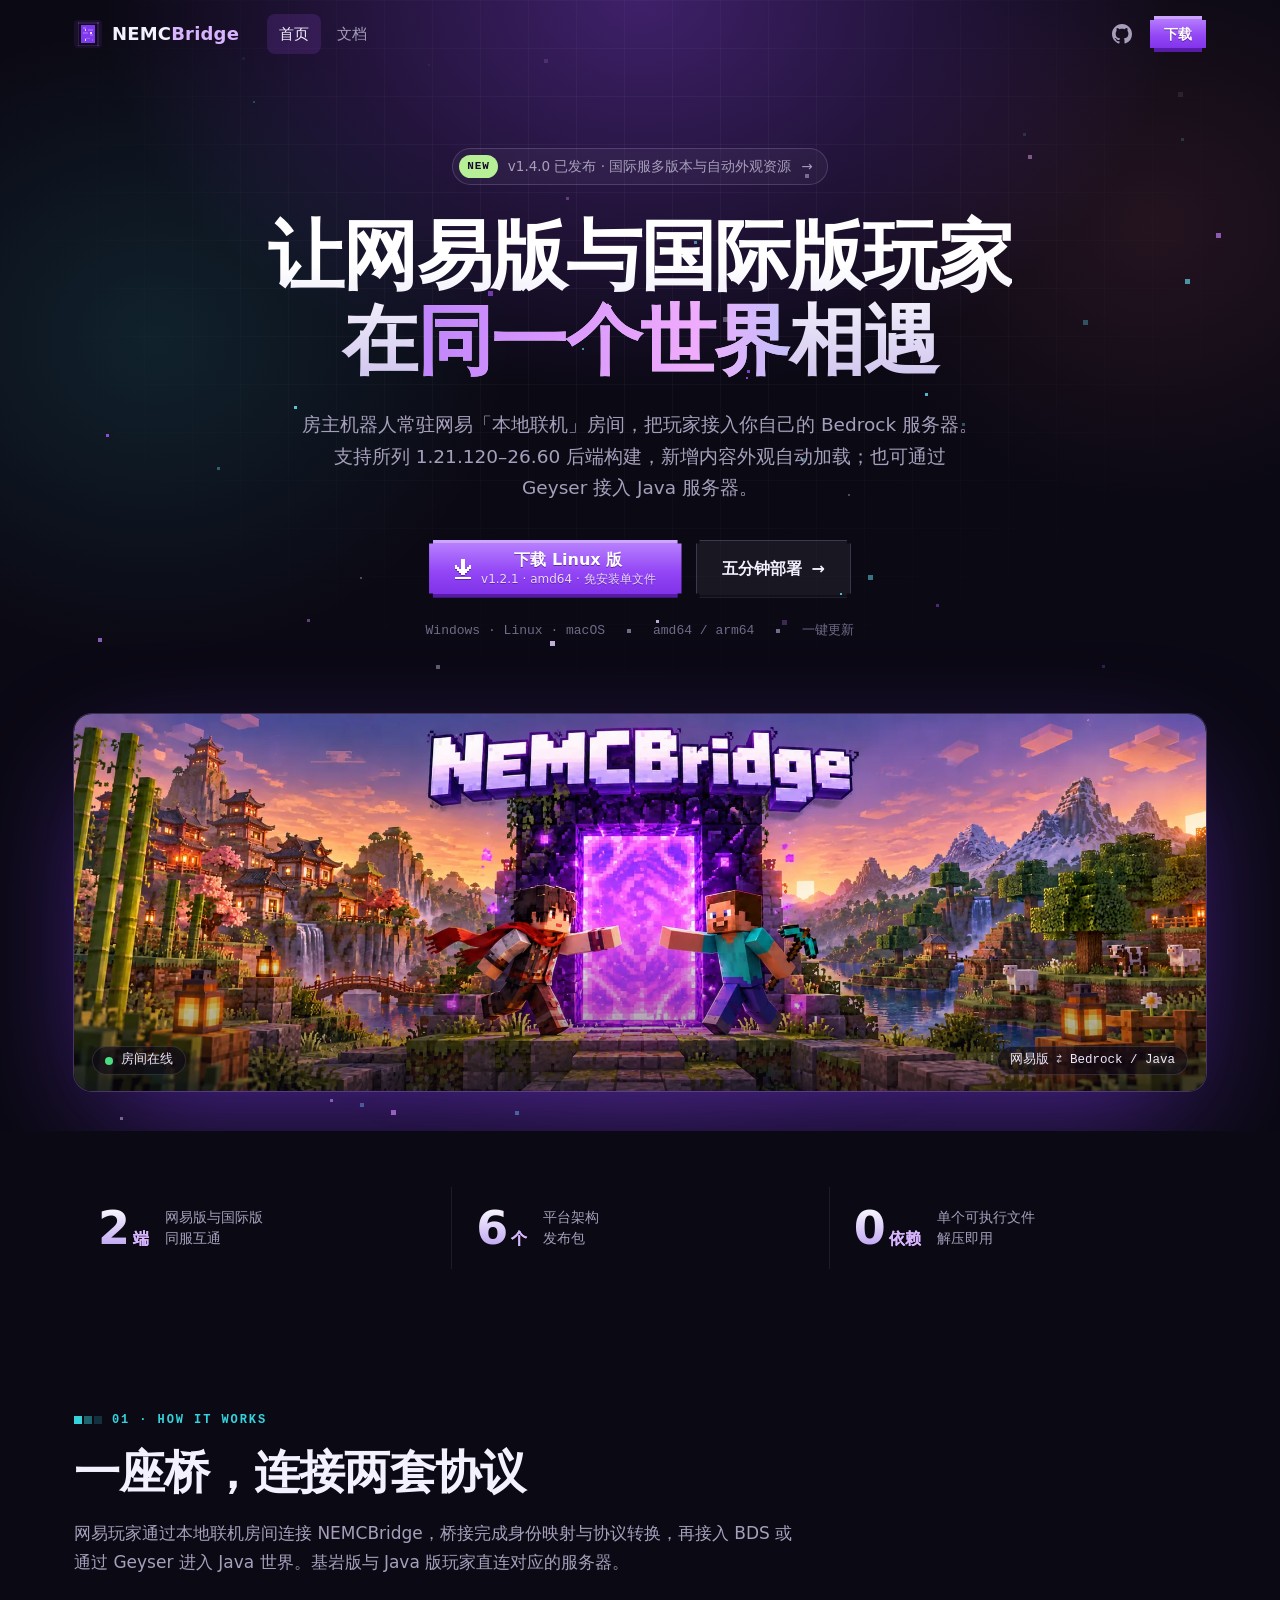
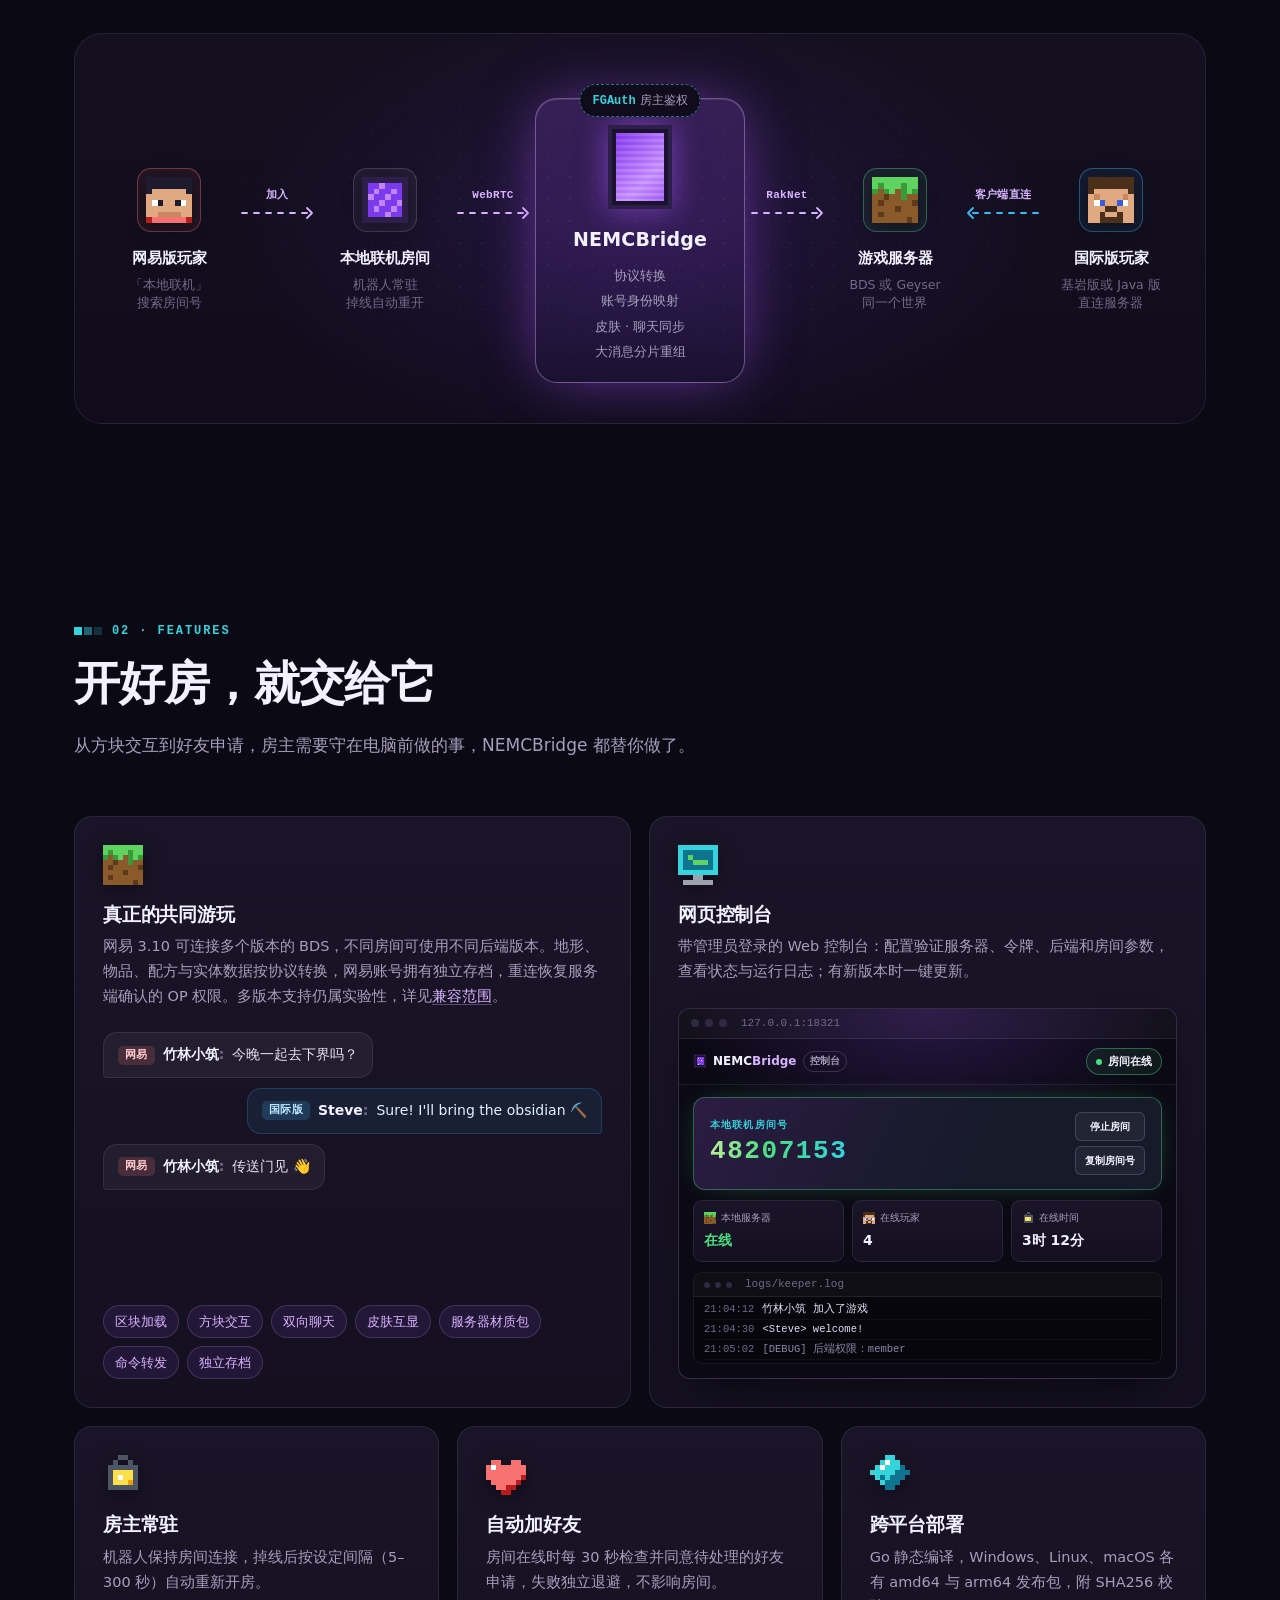
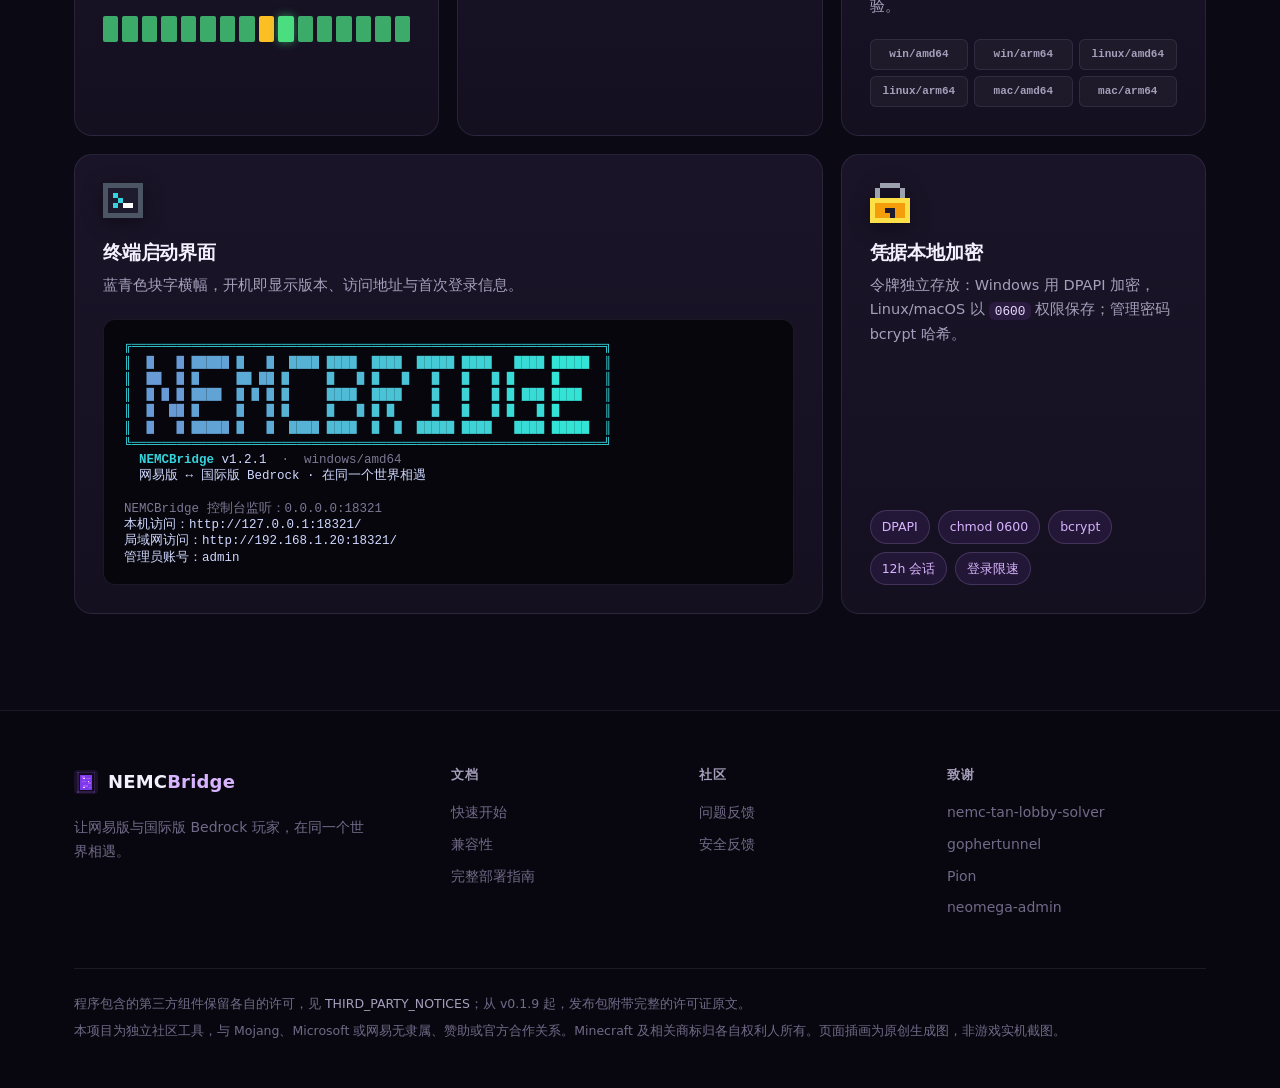
==== commit 1a767234: "docs(site): 精简首页卡片和兼容性表" ====
--- a/site/index.html
+++ b/site/index.html
@@ -209,14 +209,7 @@
             <p>房间在线时每 30 秒检查并同意待处理的好友申请，失败独立退避，不影响房间。</p>
           </article>
 
-          <article class="card" data-reveal>
-            <i class="px-icon" data-icon="grass"></i>
-            <h3>新版内容，自动加载外观</h3>
-            <p>白杨建筑、硫磺与朱砂、硫方怪、坐垫及 Bounce 唱片等已适配内容，由桥接按后端版本下载资源并缓存，玩家进服自动加载。服主无需往世界里放兼容包，也无需上传网易。</p>
-            <p><a href="docs.html#resources">了解资源加载与已知限制 →</a></p>
-          </article>
-
-          <article class="card card-term" data-reveal>
+<article class="card card-term" data-reveal>
             <i class="px-icon" data-icon="terminal"></i>
             <h3>终端启动界面</h3>
             <p>蓝青色块字横幅，开机即显示版本、访问地址与首次登录信息。</p>
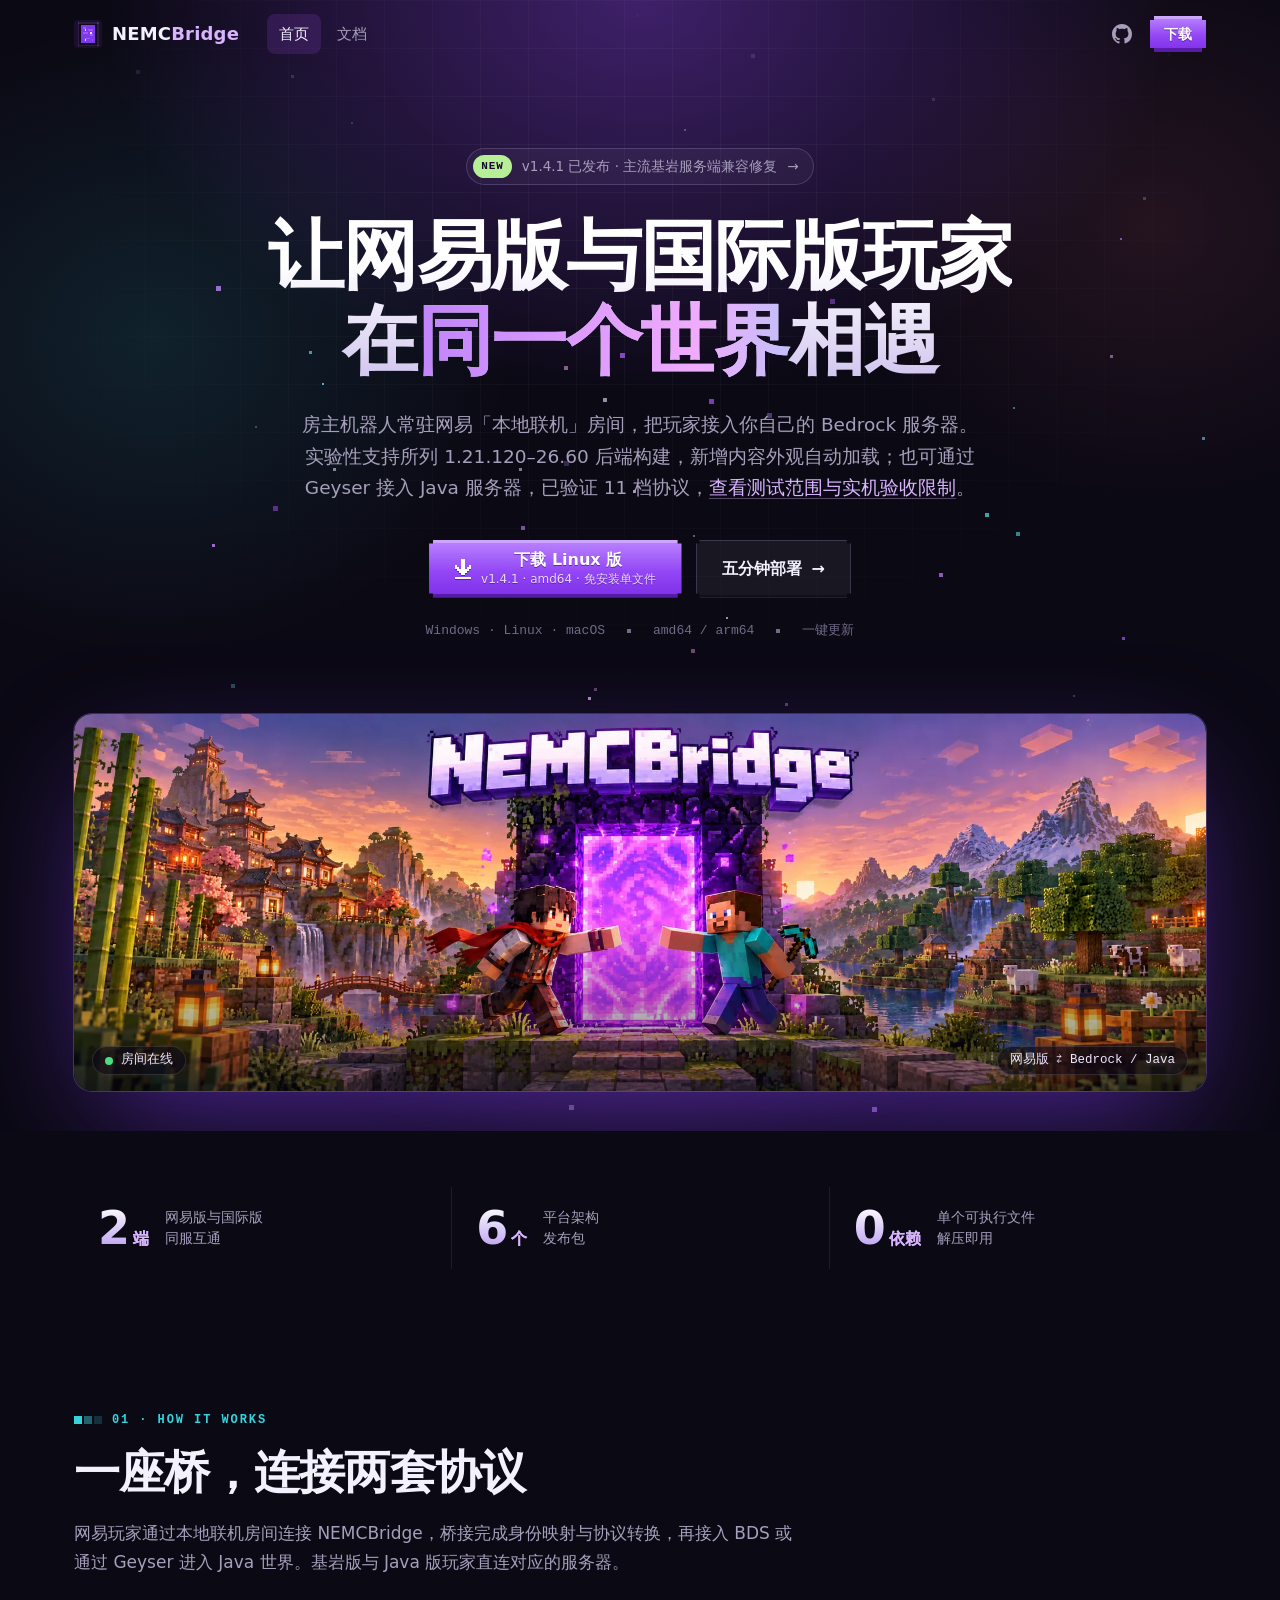
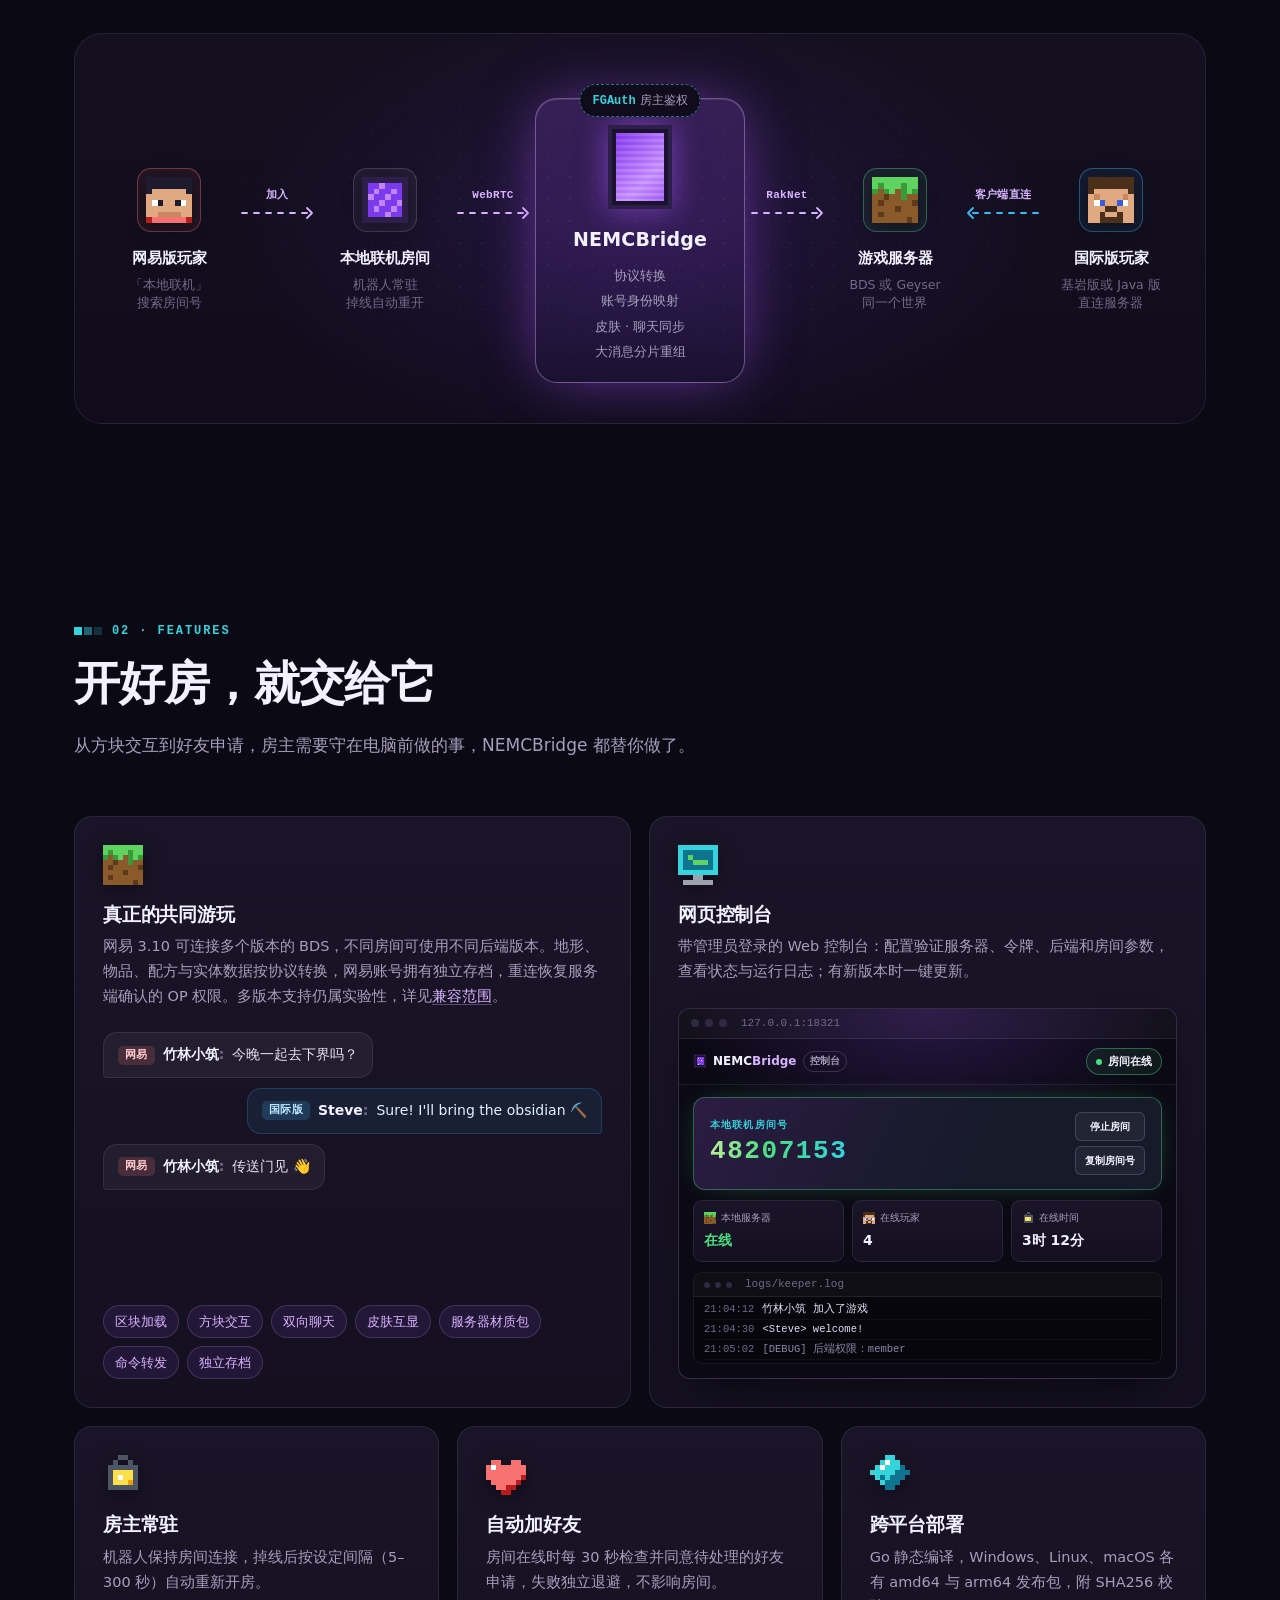
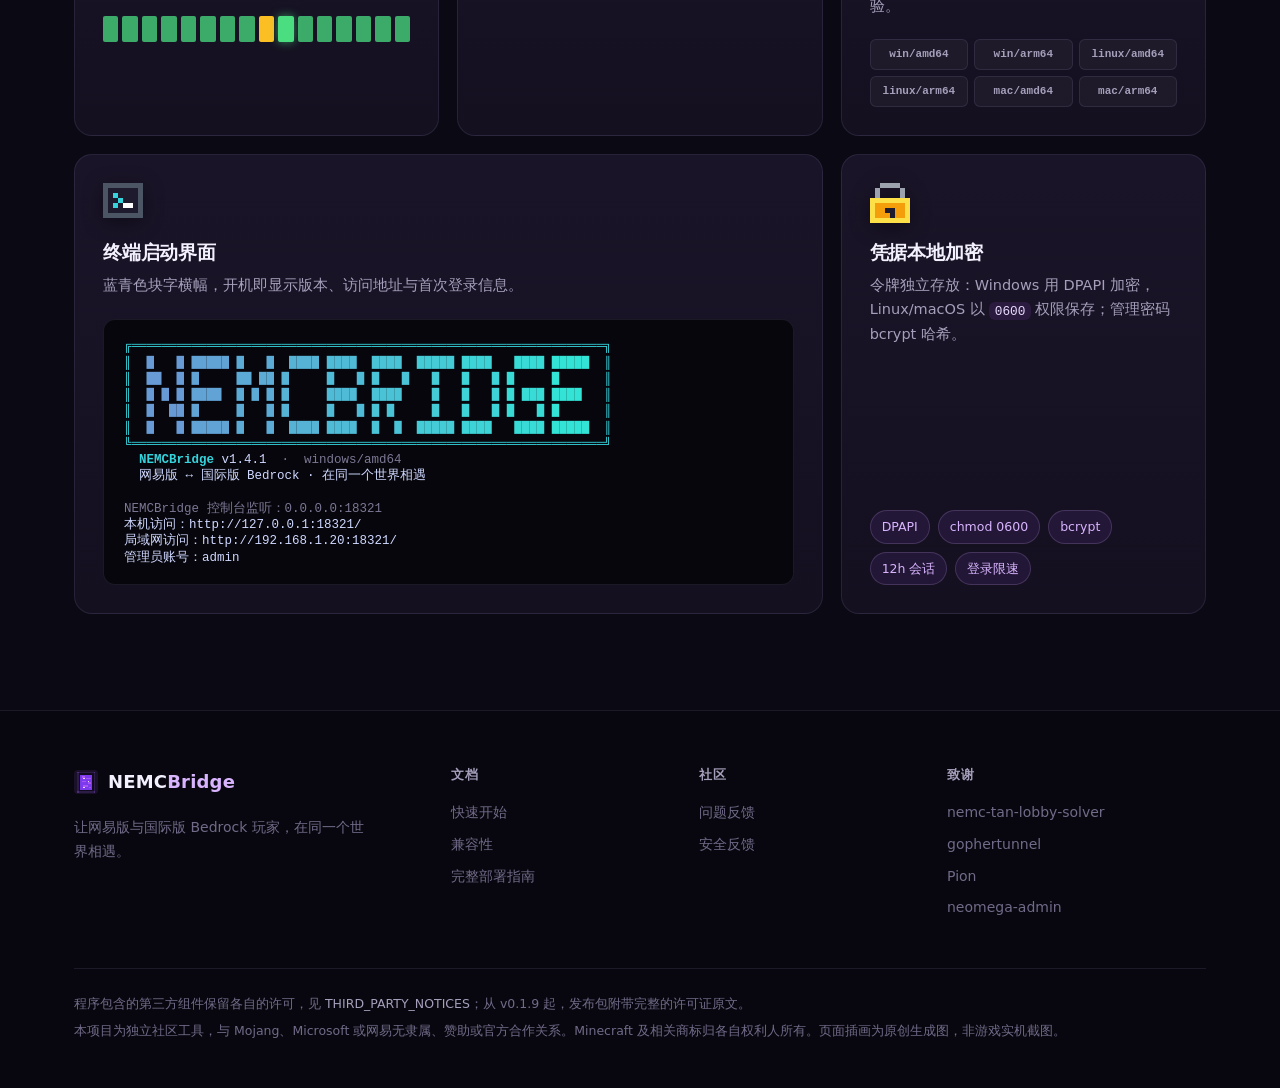
==== commit 427becd5: "docs(site): align compatibility guidance with v1.4.1 validation" ====
--- a/site/index.html
+++ b/site/index.html
@@ -48,7 +48,7 @@
       <div class="wrap hero-inner">
         <a class="release-pill" href="https://github.com/UCKETX/NEMCBridge/releases/latest" target="_blank" rel="noopener" data-reveal>
           <span class="pill-tag">NEW</span>
-          <span data-release-label>v1.4.0 已发布 · 国际服多版本与自动外观资源</span>
+          <span data-release-label>v1.4.1 已发布 · 主流基岩服务端兼容修复</span>
           <span aria-hidden="true">→</span>
         </a>
         <h1 data-reveal>
@@ -57,12 +57,12 @@
         </h1>
         <p class="lead" data-reveal>
           房主机器人常驻网易「本地联机」房间，把玩家接入你自己的 Bedrock 服务器。<br>
-          支持所列 1.21.120–26.60 后端构建，新增内容外观自动加载；也可通过 Geyser 接入 Java 服务器。
+          实验性支持所列 1.21.120–26.60 后端构建，新增内容外观自动加载；也可通过 Geyser 接入 Java 服务器，已验证 11 档协议，<a href="docs.html#compat">查看测试范围与实机验收限制</a>。
         </p>
         <div class="hero-cta" data-reveal>
           <a class="btn btn-primary btn-lg" href="docs.html#download" data-os-download>
             <svg class="btn-icon" viewBox="0 0 8 10" width="16" height="20" shape-rendering="crispEdges" aria-hidden="true"><path fill="currentColor" d="M3 0h2v8H3zM0 3h1v2H0zm1 1h1v2H1zm1 1h1v2H2zm5-2h1v2H7zM6 4h1v2H6zM5 5h1v2H5zM0 9h8v1H0z"/></svg>
-            <span><span data-os-label>下载最新版</span><small data-version-label>v1.4.0 · 免安装单文件</small></span>
+            <span><span data-os-label>下载最新版</span><small data-version-label>v1.4.1 · 免安装单文件</small></span>
           </a>
           <a class="btn btn-ghost btn-lg" href="docs.html#start">
             <span>五分钟部署</span><span aria-hidden="true">→</span>
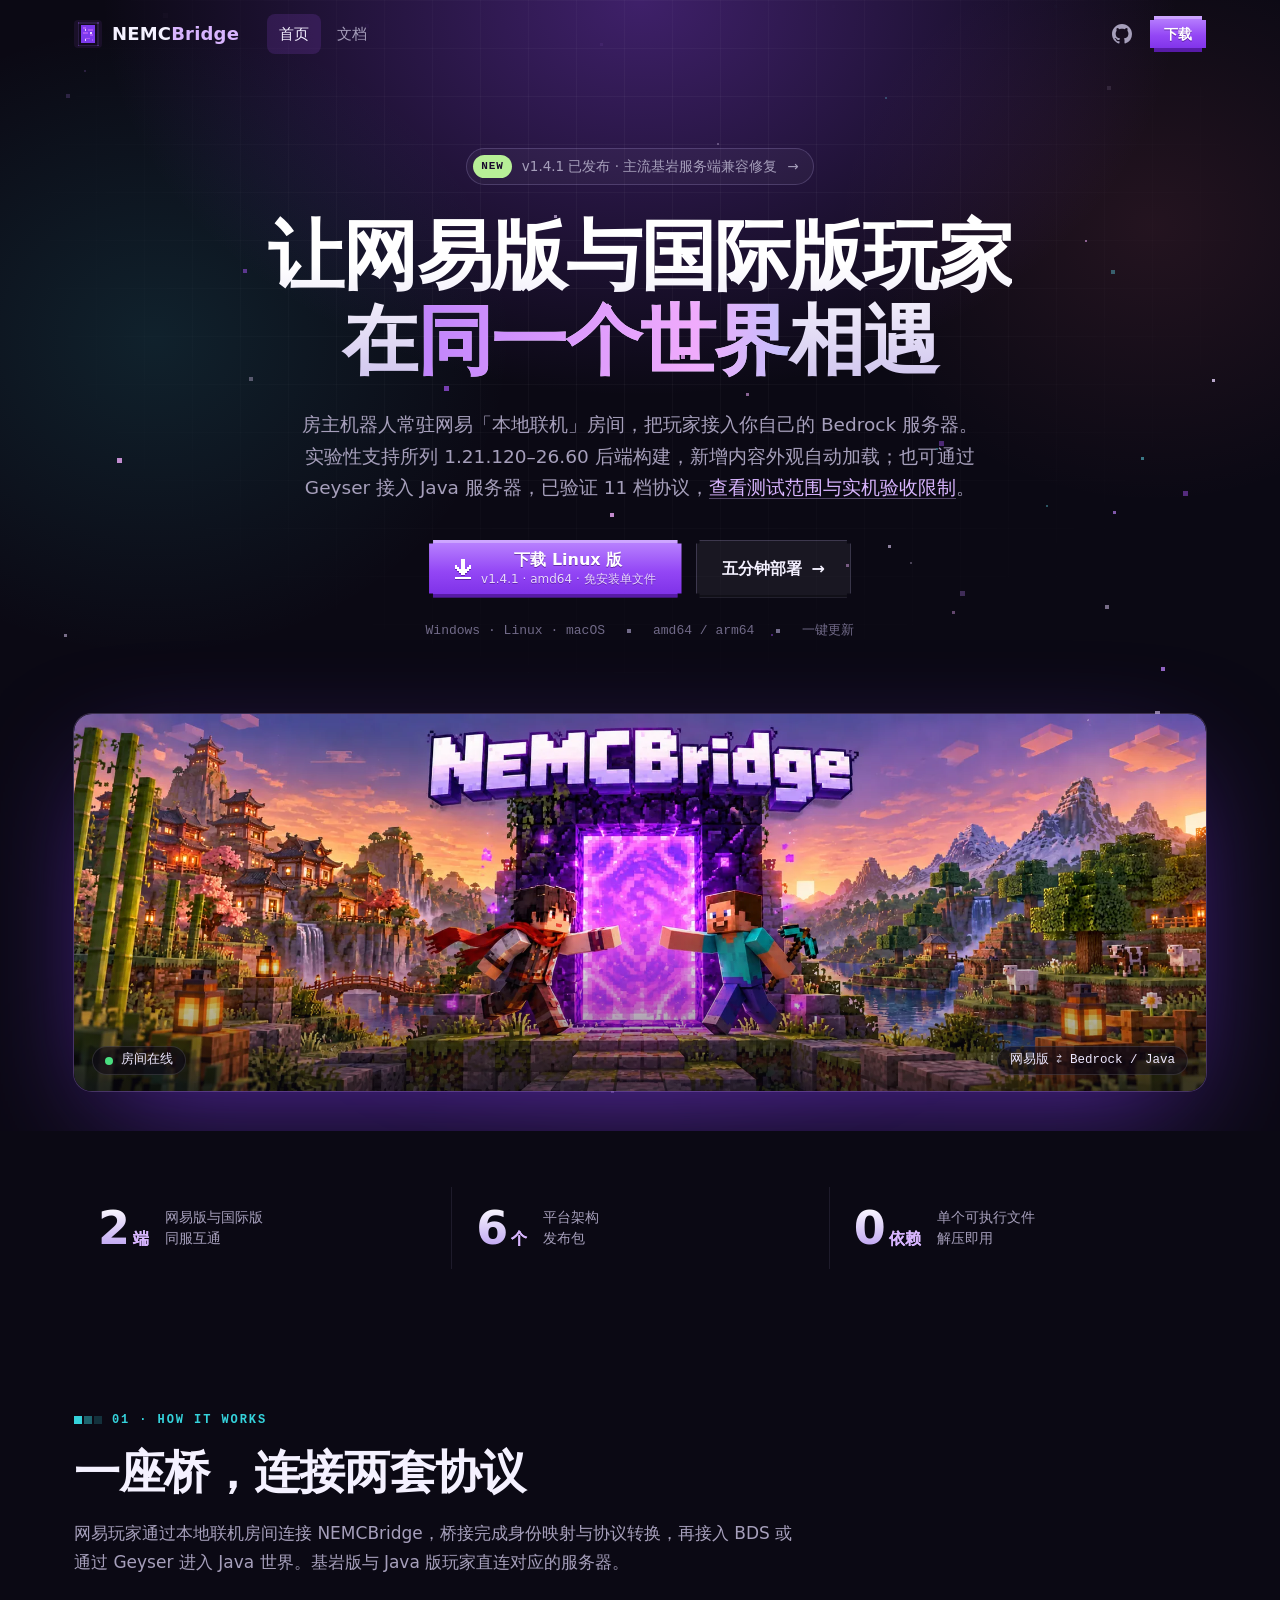
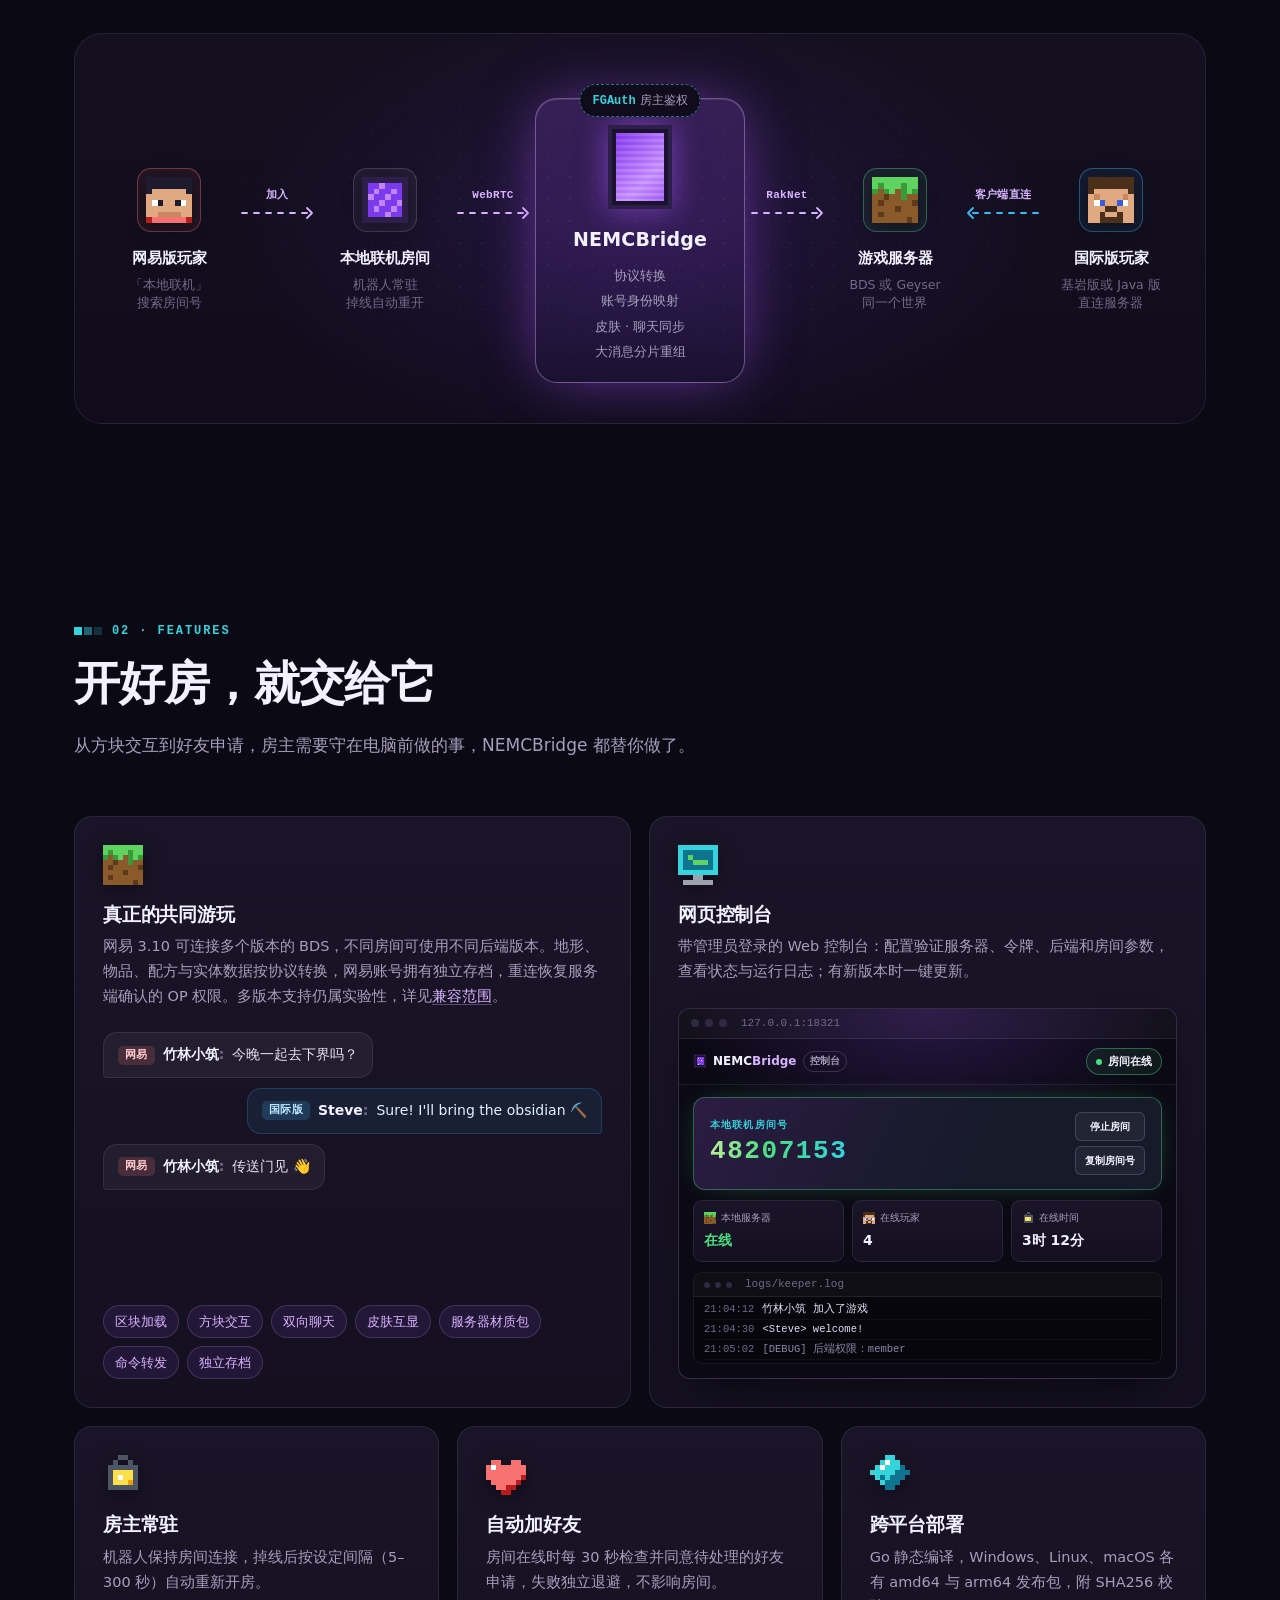
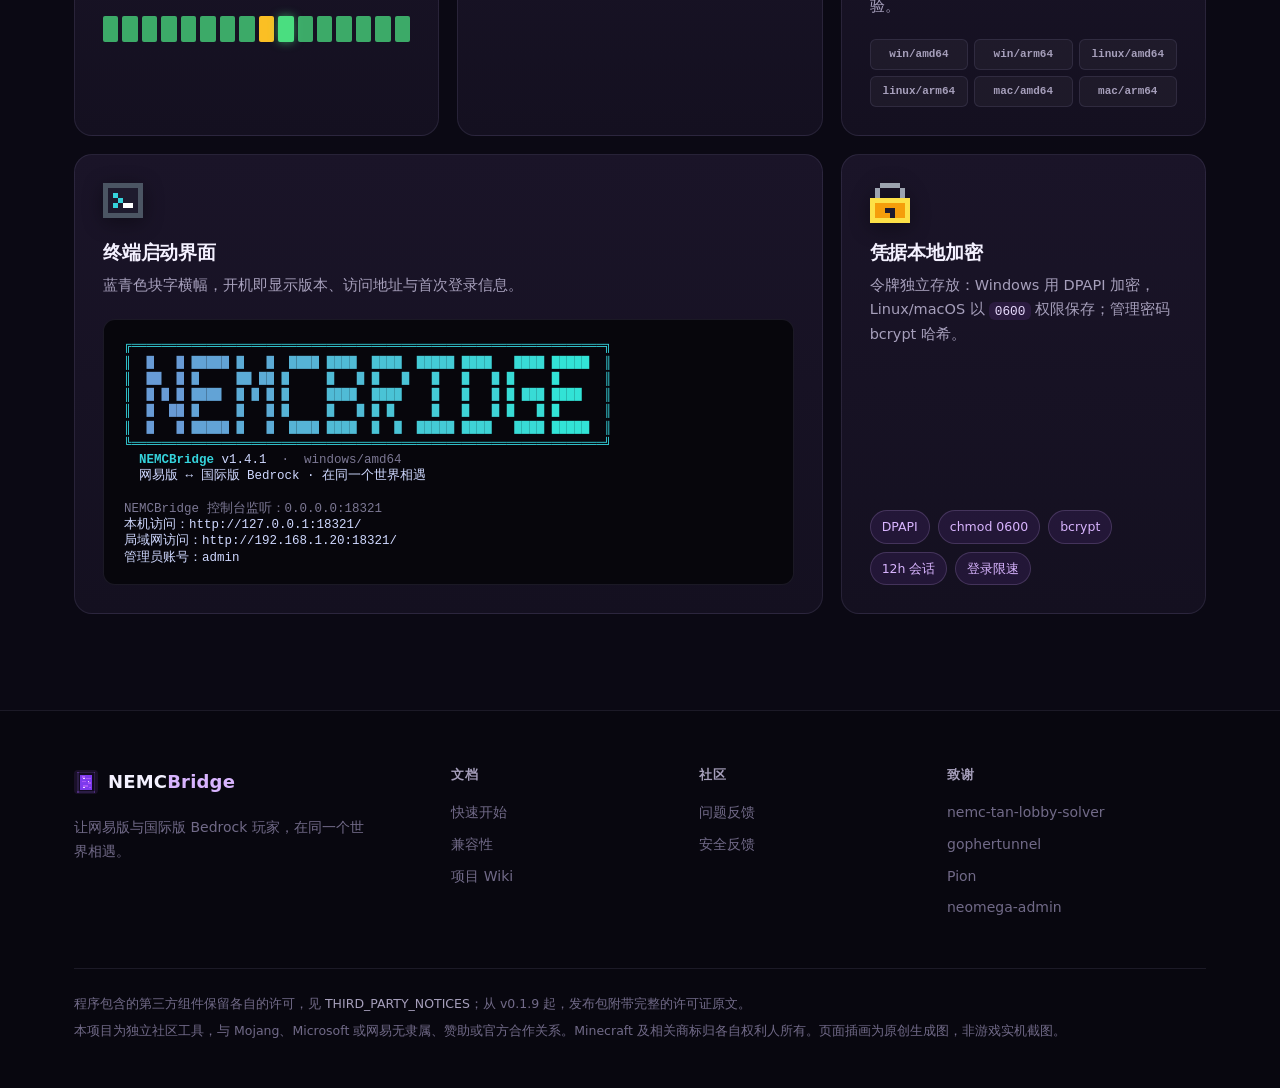
==== commit dc20ea81: "官网增加 NEMCBridge Wiki 入口" ====
--- a/site/index.html
+++ b/site/index.html
@@ -248,7 +248,7 @@
         <h4>文档</h4>
         <a href="docs.html#start">快速开始</a>
         <a href="docs.html#compat">兼容性</a>
-        <a href="https://github.com/UCKETX/NEMCBridge/blob/main/docs/setup.md" target="_blank" rel="noopener">完整部署指南</a>
+        <a href="https://github.com/UCKETX/NEMCBridge/wiki" target="_blank" rel="noopener">项目 Wiki</a>
       </div>
       <div>
         <h4>社区</h4>
